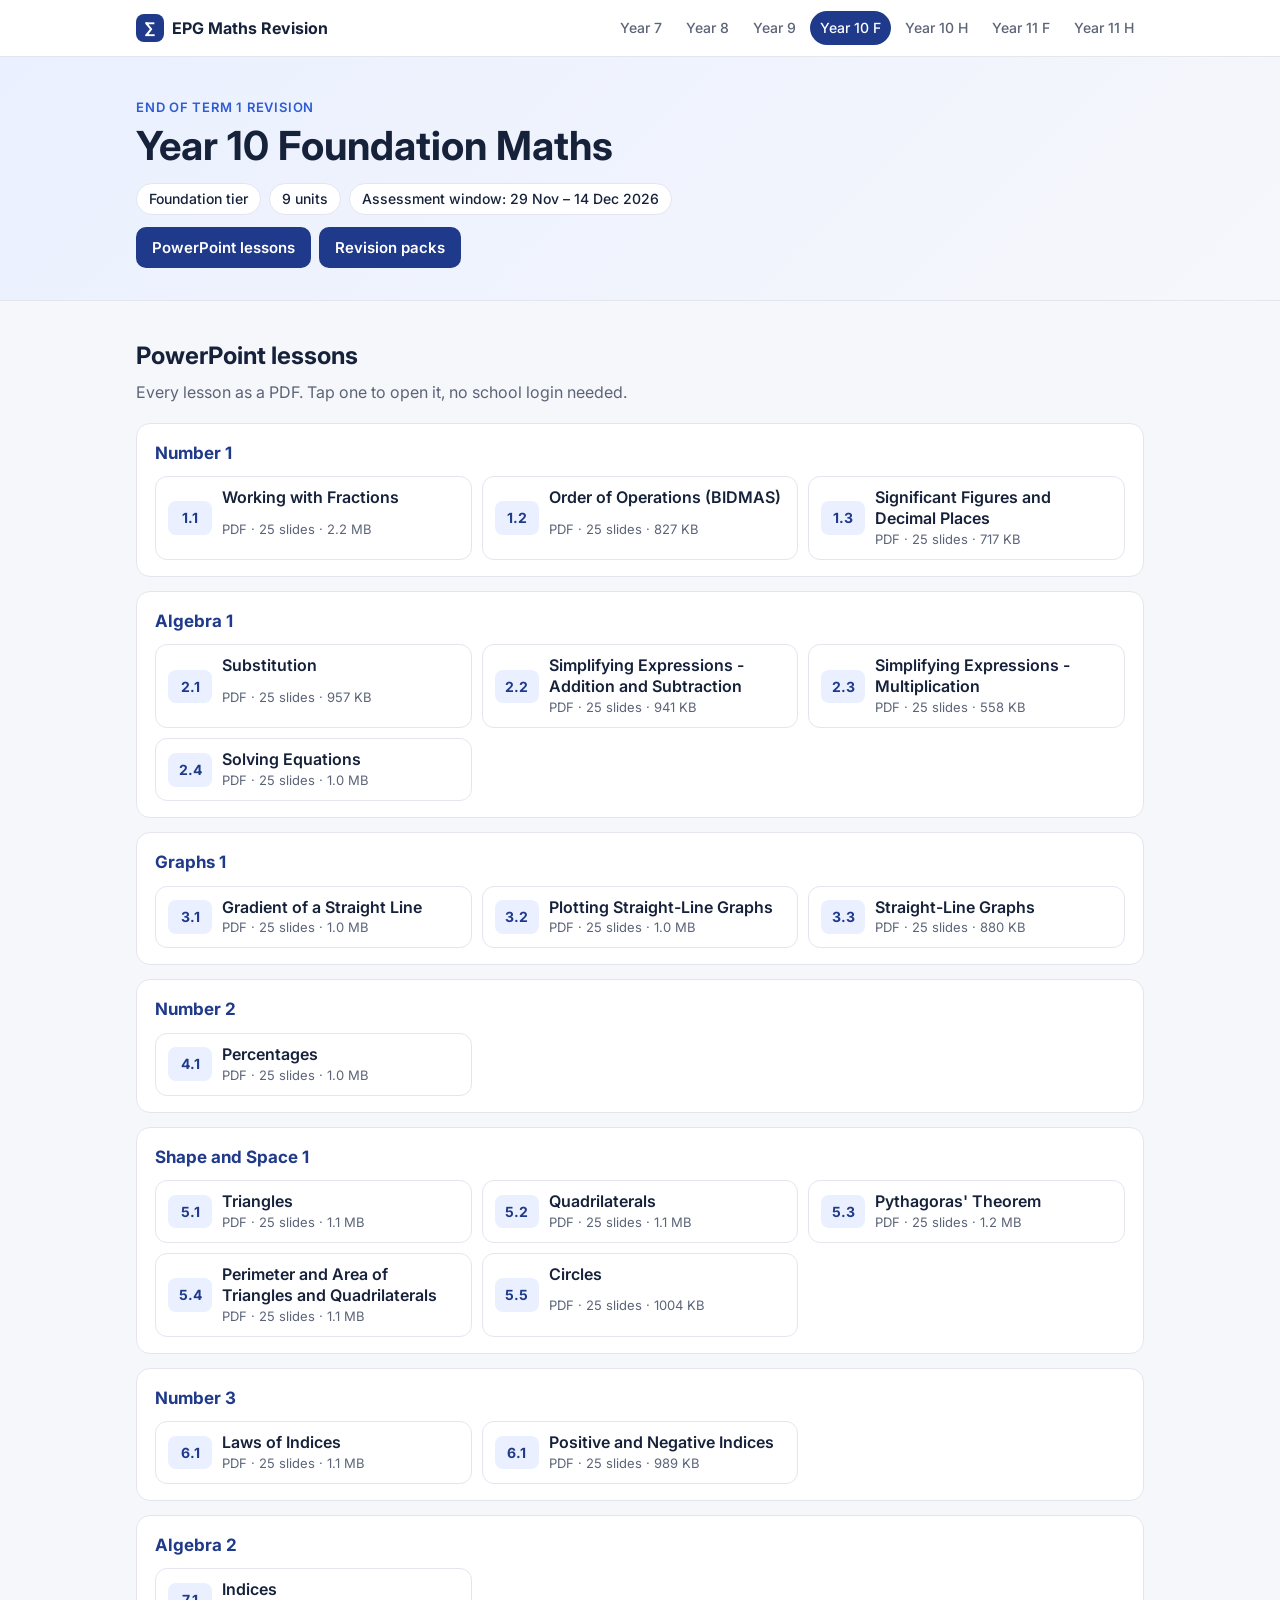
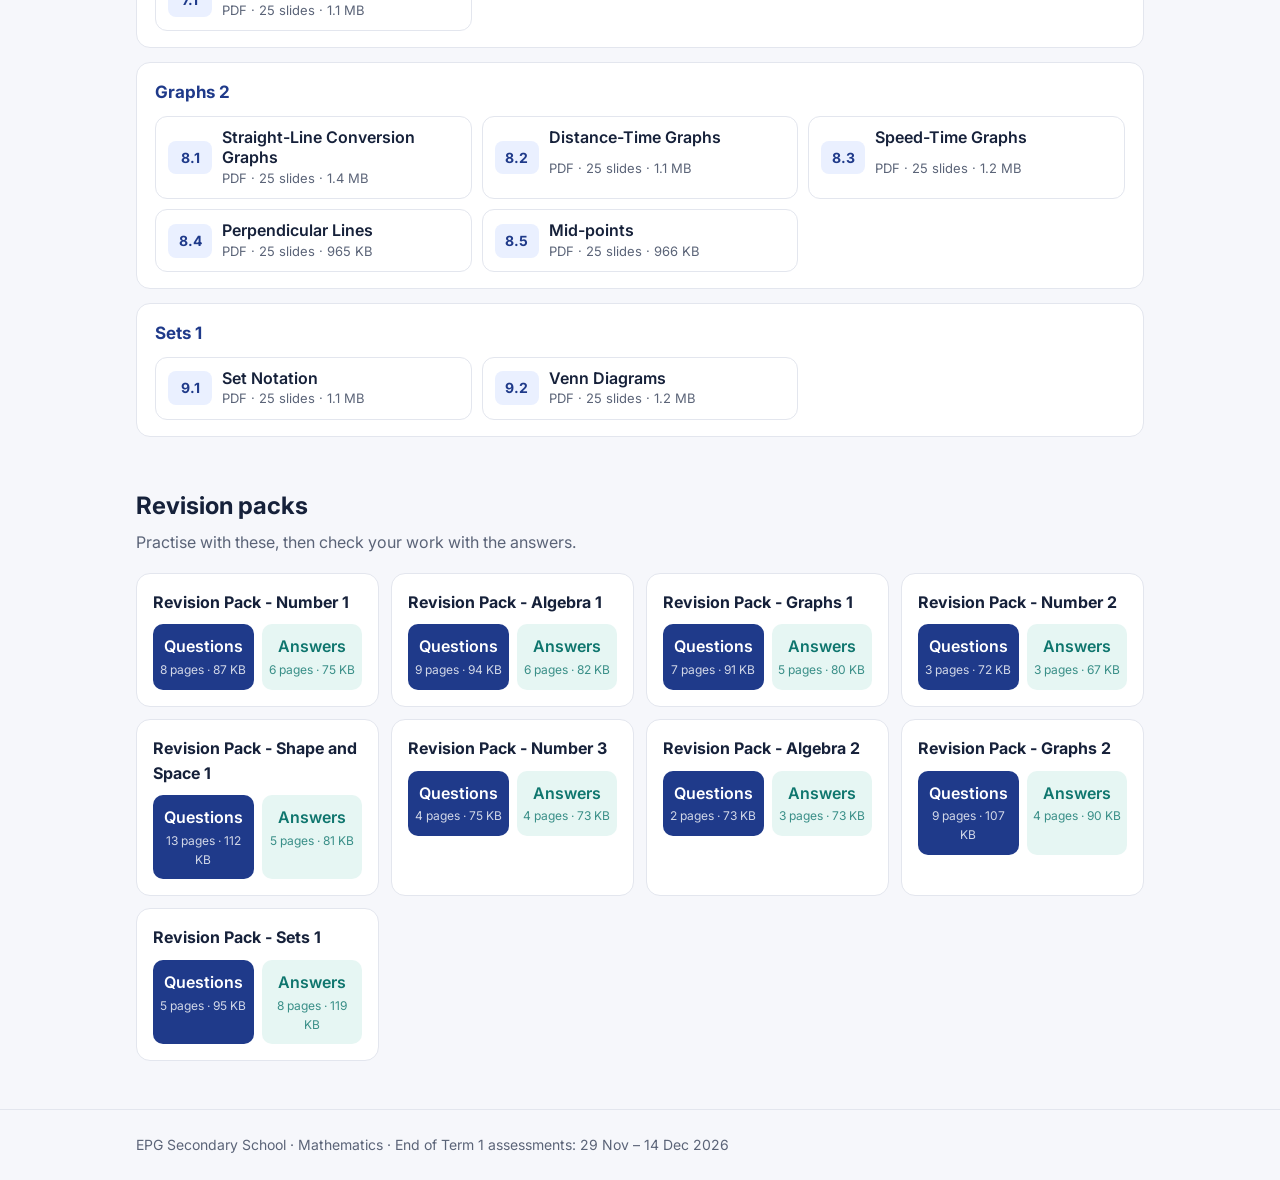
==== y10f.html @ f44d7016 "Label revision packs by unit Co-Authored-By: Claude Opus 5.5 <noreply@anthropic.com> Claude-Session:" ====
<!doctype html><html lang="en"><head><meta charset="utf-8"><meta name="viewport" content="width=device-width,initial-scale=1">
<title>Year 10 Foundation Maths Revision</title><link rel="preconnect" href="https://fonts.googleapis.com"><link href="https://fonts.googleapis.com/css2?family=Inter:wght@400;500;600;700&display=swap" rel="stylesheet">
<link rel="stylesheet" href="assets/style.css"></head><body><header class="top"><div class="wrap"><a class="brand" href="index.html"><span class="logo">∑</span> EPG Maths Revision</a><nav class="years"><a href="y7.html" class="">Year 7</a><a href="y8.html" class="">Year 8</a><a href="y9.html" class="">Year 9</a><a href="y10f.html" class="on">Year 10 F</a><a href="y10h.html" class="">Year 10 H</a><a href="y11f.html" class="">Year 11 F</a><a href="y11h.html" class="">Year 11 H</a></nav></div></header><main><section class="hero"><div class="wrap">
<p class="eyebrow">End of Term 1 revision</p><h1>Year 10 Foundation Maths</h1><div class="chips"><span class="chip">Foundation tier</span><span class="chip">9 units</span><span class="chip">Assessment window: 29 Nov – 14 Dec 2026</span></div>
<div class="jump"><a href="#lessons">PowerPoint lessons</a><a href="#packs">Revision packs</a></div></div></section>
<div class="wrap"><section id="lessons"><h2>PowerPoint lessons</h2><p class="lead">Every lesson as a PDF. Tap one to open it, no school login needed.</p><div class="lgroup"><h3>Number 1</h3><div class="decks"><a class="deck" href="lessons/y10/1.1-Working-with-Fractions.pdf" target="_blank" rel="noopener"><span class="dnum">1.1</span><span class="dname">Working with Fractions</span><span class="dmeta">PDF · 25 slides · 2.2 MB</span></a><a class="deck" href="lessons/y10/1.2-Order-of-Operations-BIDMAS.pdf" target="_blank" rel="noopener"><span class="dnum">1.2</span><span class="dname">Order of Operations (BIDMAS)</span><span class="dmeta">PDF · 25 slides · 827 KB</span></a><a class="deck" href="lessons/y10/1.3-Significant-Figures-and-Decimal-Places.pdf" target="_blank" rel="noopener"><span class="dnum">1.3</span><span class="dname">Significant Figures and Decimal Places</span><span class="dmeta">PDF · 25 slides · 717 KB</span></a></div></div><div class="lgroup"><h3>Algebra 1</h3><div class="decks"><a class="deck" href="lessons/y10/2.1-Substitution.pdf" target="_blank" rel="noopener"><span class="dnum">2.1</span><span class="dname">Substitution</span><span class="dmeta">PDF · 25 slides · 957 KB</span></a><a class="deck" href="lessons/y10/2.2-Simplifying-Expressions---Addition-and-Subtraction.pdf" target="_blank" rel="noopener"><span class="dnum">2.2</span><span class="dname">Simplifying Expressions - Addition and Subtraction</span><span class="dmeta">PDF · 25 slides · 941 KB</span></a><a class="deck" href="lessons/y10/2.3-Simplifying-Expressions---Multiplication.pdf" target="_blank" rel="noopener"><span class="dnum">2.3</span><span class="dname">Simplifying Expressions - Multiplication</span><span class="dmeta">PDF · 25 slides · 558 KB</span></a><a class="deck" href="lessons/y10/2.4-Solving-Equations.pdf" target="_blank" rel="noopener"><span class="dnum">2.4</span><span class="dname">Solving Equations</span><span class="dmeta">PDF · 25 slides · 1.0 MB</span></a></div></div><div class="lgroup"><h3>Graphs 1</h3><div class="decks"><a class="deck" href="lessons/y10/3.1-Gradient-of-a-Straight-Line.pdf" target="_blank" rel="noopener"><span class="dnum">3.1</span><span class="dname">Gradient of a Straight Line</span><span class="dmeta">PDF · 25 slides · 1.0 MB</span></a><a class="deck" href="lessons/y10/3.2-Plotting-Straight-Line-Graphs.pdf" target="_blank" rel="noopener"><span class="dnum">3.2</span><span class="dname">Plotting Straight-Line Graphs</span><span class="dmeta">PDF · 25 slides · 1.0 MB</span></a><a class="deck" href="lessons/y10/3.3-Straight-Line-Graphs.pdf" target="_blank" rel="noopener"><span class="dnum">3.3</span><span class="dname">Straight-Line Graphs</span><span class="dmeta">PDF · 25 slides · 880 KB</span></a></div></div><div class="lgroup"><h3>Number 2</h3><div class="decks"><a class="deck" href="lessons/y10/4.1-Percentages.pdf" target="_blank" rel="noopener"><span class="dnum">4.1</span><span class="dname">Percentages</span><span class="dmeta">PDF · 25 slides · 1.0 MB</span></a></div></div><div class="lgroup"><h3>Shape and Space 1</h3><div class="decks"><a class="deck" href="lessons/y10/5.1-Triangles.pdf" target="_blank" rel="noopener"><span class="dnum">5.1</span><span class="dname">Triangles</span><span class="dmeta">PDF · 25 slides · 1.1 MB</span></a><a class="deck" href="lessons/y10/5.2-Quadrilaterals.pdf" target="_blank" rel="noopener"><span class="dnum">5.2</span><span class="dname">Quadrilaterals</span><span class="dmeta">PDF · 25 slides · 1.1 MB</span></a><a class="deck" href="lessons/y10/5.3-Pythagoras-Theorem.pdf" target="_blank" rel="noopener"><span class="dnum">5.3</span><span class="dname">Pythagoras&#x27; Theorem</span><span class="dmeta">PDF · 25 slides · 1.2 MB</span></a><a class="deck" href="lessons/y10/5.4-Perimeter-and-Area-of-Triangles-and-Quadrilaterals.pdf" target="_blank" rel="noopener"><span class="dnum">5.4</span><span class="dname">Perimeter and Area of Triangles and Quadrilaterals</span><span class="dmeta">PDF · 25 slides · 1.1 MB</span></a><a class="deck" href="lessons/y10/5.5-Circles.pdf" target="_blank" rel="noopener"><span class="dnum">5.5</span><span class="dname">Circles</span><span class="dmeta">PDF · 25 slides · 1004 KB</span></a></div></div><div class="lgroup"><h3>Number 3</h3><div class="decks"><a class="deck" href="lessons/y10/6.1-Laws-of-Indices.pdf" target="_blank" rel="noopener"><span class="dnum">6.1</span><span class="dname">Laws of Indices</span><span class="dmeta">PDF · 25 slides · 1.1 MB</span></a><a class="deck" href="lessons/y10/6.1-Positive-and-Negative-Indices.pdf" target="_blank" rel="noopener"><span class="dnum">6.1</span><span class="dname">Positive and Negative Indices</span><span class="dmeta">PDF · 25 slides · 989 KB</span></a></div></div><div class="lgroup"><h3>Algebra 2</h3><div class="decks"><a class="deck" href="lessons/y10/7.1-Indices.pdf" target="_blank" rel="noopener"><span class="dnum">7.1</span><span class="dname">Indices</span><span class="dmeta">PDF · 25 slides · 1.1 MB</span></a></div></div><div class="lgroup"><h3>Graphs 2</h3><div class="decks"><a class="deck" href="lessons/y10/8.1-Straight-Line-Conversion-Graphs.pdf" target="_blank" rel="noopener"><span class="dnum">8.1</span><span class="dname">Straight-Line Conversion Graphs</span><span class="dmeta">PDF · 25 slides · 1.4 MB</span></a><a class="deck" href="lessons/y10/8.2-Distance-Time-Graphs.pdf" target="_blank" rel="noopener"><span class="dnum">8.2</span><span class="dname">Distance-Time Graphs</span><span class="dmeta">PDF · 25 slides · 1.1 MB</span></a><a class="deck" href="lessons/y10/8.3-Speed-Time-Graphs.pdf" target="_blank" rel="noopener"><span class="dnum">8.3</span><span class="dname">Speed-Time Graphs</span><span class="dmeta">PDF · 25 slides · 1.2 MB</span></a><a class="deck" href="lessons/y10/8.4-Perpendicular-Lines.pdf" target="_blank" rel="noopener"><span class="dnum">8.4</span><span class="dname">Perpendicular Lines</span><span class="dmeta">PDF · 25 slides · 965 KB</span></a><a class="deck" href="lessons/y10/8.5-Mid-points.pdf" target="_blank" rel="noopener"><span class="dnum">8.5</span><span class="dname">Mid-points</span><span class="dmeta">PDF · 25 slides · 966 KB</span></a></div></div><div class="lgroup"><h3>Sets 1</h3><div class="decks"><a class="deck" href="lessons/y10/9.1-Set-Notation.pdf" target="_blank" rel="noopener"><span class="dnum">9.1</span><span class="dname">Set Notation</span><span class="dmeta">PDF · 25 slides · 1.1 MB</span></a><a class="deck" href="lessons/y10/9.2-Venn-Diagrams.pdf" target="_blank" rel="noopener"><span class="dnum">9.2</span><span class="dname">Venn Diagrams</span><span class="dmeta">PDF · 25 slides · 1.2 MB</span></a></div></div></section>
<section id="packs"><h2>Revision packs</h2><p class="lead">Practise with these, then check your work with the answers.</p><div class="packs"><div class="pack"><div class="ptitle">Revision Pack - Number 1</div><div class="pbtns"><a class="pbtn q" href="packs/y10f/Year-10-F---Number-1-Revision-Pack.pdf" target="_blank" rel="noopener">Questions<small>8 pages · 87 KB</small></a><a class="pbtn a" href="packs/y10f/Year-10-F---Number-1-Revision-Pack-Answers.pdf" target="_blank" rel="noopener">Answers<small>6 pages · 75 KB</small></a></div></div><div class="pack"><div class="ptitle">Revision Pack - Algebra 1</div><div class="pbtns"><a class="pbtn q" href="packs/y10f/Year-10-F---Algebra-1-Revision-Pack.pdf" target="_blank" rel="noopener">Questions<small>9 pages · 94 KB</small></a><a class="pbtn a" href="packs/y10f/Year-10-F---Algebra-1-Revision-Pack-Answers.pdf" target="_blank" rel="noopener">Answers<small>6 pages · 82 KB</small></a></div></div><div class="pack"><div class="ptitle">Revision Pack - Graphs 1</div><div class="pbtns"><a class="pbtn q" href="packs/y10f/Year-10-F---Graphs-1-Revision-Pack.pdf" target="_blank" rel="noopener">Questions<small>7 pages · 91 KB</small></a><a class="pbtn a" href="packs/y10f/Year-10-F---Graphs-1-Revision-Pack-Answers.pdf" target="_blank" rel="noopener">Answers<small>5 pages · 80 KB</small></a></div></div><div class="pack"><div class="ptitle">Revision Pack - Number 2</div><div class="pbtns"><a class="pbtn q" href="packs/y10f/Year-10-F---Number-2-Revision-Pack.pdf" target="_blank" rel="noopener">Questions<small>3 pages · 72 KB</small></a><a class="pbtn a" href="packs/y10f/Year-10-F---Number-2-Revision-Pack-Answers.pdf" target="_blank" rel="noopener">Answers<small>3 pages · 67 KB</small></a></div></div><div class="pack"><div class="ptitle">Revision Pack - Shape and Space 1</div><div class="pbtns"><a class="pbtn q" href="packs/y10f/Year-10-F---Shape-and-Space-1-Revision-Pack.pdf" target="_blank" rel="noopener">Questions<small>13 pages · 112 KB</small></a><a class="pbtn a" href="packs/y10f/Year-10-F---Shape-and-Space-1-Revision-Pack-Answers.pdf" target="_blank" rel="noopener">Answers<small>5 pages · 81 KB</small></a></div></div><div class="pack"><div class="ptitle">Revision Pack - Number 3</div><div class="pbtns"><a class="pbtn q" href="packs/y10f/Year-10-F---Number-3-Revision-Pack.pdf" target="_blank" rel="noopener">Questions<small>4 pages · 75 KB</small></a><a class="pbtn a" href="packs/y10f/Year-10-F---Number-3-Revision-Pack-Answers.pdf" target="_blank" rel="noopener">Answers<small>4 pages · 73 KB</small></a></div></div><div class="pack"><div class="ptitle">Revision Pack - Algebra 2</div><div class="pbtns"><a class="pbtn q" href="packs/y10f/Year-10-F---Algebra-2-Revision-Pack.pdf" target="_blank" rel="noopener">Questions<small>2 pages · 73 KB</small></a><a class="pbtn a" href="packs/y10f/Year-10-F---Algebra-2-Revision-Pack-Answers.pdf" target="_blank" rel="noopener">Answers<small>3 pages · 73 KB</small></a></div></div><div class="pack"><div class="ptitle">Revision Pack - Graphs 2</div><div class="pbtns"><a class="pbtn q" href="packs/y10f/Year-10-F---Graphs-2-Revision-Pack.pdf" target="_blank" rel="noopener">Questions<small>9 pages · 107 KB</small></a><a class="pbtn a" href="packs/y10f/Year-10-F---Graphs-2-Revision-Pack-Answers.pdf" target="_blank" rel="noopener">Answers<small>4 pages · 90 KB</small></a></div></div><div class="pack"><div class="ptitle">Revision Pack - Sets 1</div><div class="pbtns"><a class="pbtn q" href="packs/y10f/Year-10-F---Sets-1-Revision-Pack.pdf" target="_blank" rel="noopener">Questions<small>5 pages · 95 KB</small></a><a class="pbtn a" href="packs/y10f/Year-10-F---Sets-1-Revision-Pack-Answers.pdf" target="_blank" rel="noopener">Answers<small>8 pages · 119 KB</small></a></div></div></div></section></div></main><footer><div class="wrap">EPG Secondary School · Mathematics · End of Term 1 assessments: 29 Nov – 14 Dec 2026</div></footer></body></html>
---- assets/style.css ----
:root{--bg:#f6f7fb;--card:#fff;--ink:#16213a;--muted:#5b6478;--line:#e3e6ee;--brand:#1f3a8a;--brand2:#2f5bd3;--soft:#eaf0ff;--acc:#0f766e;--accsoft:#e6f6f3}
@media (prefers-color-scheme:dark){:root:not([data-theme="light"]){--bg:#0f1420;--card:#171e2d;--ink:#e8ecf5;--muted:#9aa4b8;--line:#2a3347;--brand:#9db4ff;--brand2:#7f9cff;--soft:#1e2a47;--acc:#5eead4;--accsoft:#123a36}}
*{box-sizing:border-box}html{scroll-behavior:smooth}
body{margin:0;background:var(--bg);color:var(--ink);font:16px/1.55 Inter,system-ui,-apple-system,Segoe UI,Roboto,sans-serif}
a{color:inherit}.wrap{max-width:1040px;margin:0 auto;padding:0 16px}
.top{position:sticky;top:0;z-index:5;background:var(--card);border-bottom:1px solid var(--line)}
.top .wrap{display:flex;align-items:center;gap:16px;min-height:56px;flex-wrap:wrap;padding-top:6px;padding-bottom:6px}
.brand{font-weight:700;text-decoration:none;display:flex;align-items:center;gap:8px;white-space:nowrap}
.logo{display:inline grid;place-items:center;width:28px;height:28px;border-radius:8px;background:var(--brand);color:var(--card);font-size:16px}
.years{display:flex;gap:4px;overflow-x:auto;margin-left:auto;max-width:100%;scrollbar-width:none}
.years a{text-decoration:none;font-size:14px;font-weight:500;padding:6px 10px;border-radius:999px;color:var(--muted);white-space:nowrap}
.years a:hover{background:var(--soft);color:var(--ink)}.years a.on{background:var(--brand);color:var(--card)}
.hero{background:linear-gradient(135deg,var(--soft),var(--bg));border-bottom:1px solid var(--line);padding:40px 0 32px}
.eyebrow{margin:0 0 6px;font-size:13px;font-weight:600;letter-spacing:.06em;text-transform:uppercase;color:var(--brand2)}
h1{margin:0 0 14px;font-size:clamp(28px,5vw,40px);line-height:1.15}
.sub{max-width:640px;color:var(--muted);margin:0}
.chips{display:flex;flex-wrap:wrap;gap:8px;margin-bottom:12px}
.chip{background:var(--card);border:1px solid var(--line);padding:4px 12px;border-radius:999px;font-size:14px;font-weight:500}
.equip{color:var(--muted);margin:0 0 18px;max-width:760px}
.jump{display:flex;flex-wrap:wrap;gap:8px}
.jump a{text-decoration:none;background:var(--brand);color:var(--card);padding:9px 16px;border-radius:10px;font-weight:600;font-size:15px}
.jump a.ghost{background:transparent;color:var(--brand);border:1.5px solid var(--brand)}
section[id]{padding-top:36px;scroll-margin-top:64px}
h2{font-size:24px;margin:0 0 6px}.lead{color:var(--muted);margin:0 0 18px}
.units{display:grid;gap:16px}
.unit,.lgroup{background:var(--card);border:1px solid var(--line);border-radius:14px;padding:16px 18px}
.unit h3,.lgroup h3{margin:0 0 10px;font-size:17px;color:var(--brand)}
table{width:100%;border-collapse:collapse;font-size:15px}
th{text-align:left;font-size:12px;text-transform:uppercase;letter-spacing:.05em;color:var(--muted);font-weight:600;padding:6px 8px;border-bottom:1px solid var(--line)}
td{padding:8px;border-bottom:1px solid var(--line);vertical-align:top}tr:last-child td{border-bottom:0}
td.num{font-weight:600;width:56px;color:var(--brand2);font-variant-numeric:tabular-nums}
td.pg{white-space:nowrap;color:var(--muted);width:96px}
tr.rev td{font-style:italic;color:var(--muted)}
.lgroup{margin-bottom:14px}
.decks{display:grid;grid-template-columns:repeat(auto-fill,minmax(260px,1fr));gap:10px}
.deck{display:grid;grid-template-columns:auto 1fr;grid-template-rows:auto auto;column-gap:10px;text-decoration:none;border:1px solid var(--line);border-radius:12px;padding:10px 12px;transition:.15s}
.deck:hover{border-color:var(--brand2);background:var(--soft)}
.dnum{grid-row:span 2;align-self:center;background:var(--soft);color:var(--brand);font-weight:700;border-radius:8px;padding:6px 8px;font-size:14px;min-width:44px;text-align:center}
.dname{font-weight:600;line-height:1.3}.dmeta{font-size:13px;color:var(--muted)}
.packs{display:grid;grid-template-columns:repeat(auto-fill,minmax(240px,1fr));gap:12px}
.pack{background:var(--card);border:1px solid var(--line);border-radius:14px;padding:16px}
.ptitle{font-weight:700;margin-bottom:10px}.pbtns{display:grid;grid-template-columns:1fr 1fr;gap:8px}
.pbtn{text-decoration:none;text-align:center;border-radius:10px;padding:10px 6px;font-weight:600;display:flex;flex-direction:column;gap:2px}
.pbtn small{font-weight:400;font-size:12px;opacity:.8}
.pbtn.q{background:var(--brand);color:var(--card)}.pbtn.a{background:var(--accsoft);color:var(--acc)}
.empty{background:var(--card);border:1px dashed var(--line);border-radius:14px;padding:18px;color:var(--muted)}
.ygrid{display:grid;grid-template-columns:repeat(auto-fill,minmax(280px,1fr));gap:14px;padding:28px 0}
.ycard{display:flex;flex-direction:column;gap:4px;text-decoration:none;background:var(--card);border:1px solid var(--line);border-radius:16px;padding:20px;transition:.15s}
.ycard:hover{border-color:var(--brand2);transform:translateY(-2px);box-shadow:0 6px 20px rgba(31,58,138,.08)}
.yname{font-size:20px;font-weight:700}.ystats{color:var(--muted);font-size:14px}.go{margin-top:8px;color:var(--brand2);font-weight:600}
footer{margin-top:48px;padding:24px 0;border-top:1px solid var(--line);color:var(--muted);font-size:14px}
@media (max-width:560px){.top .wrap{gap:6px}.years{margin-left:0;width:100%}td.pg{width:auto}.hero{padding:28px 0 24px}}
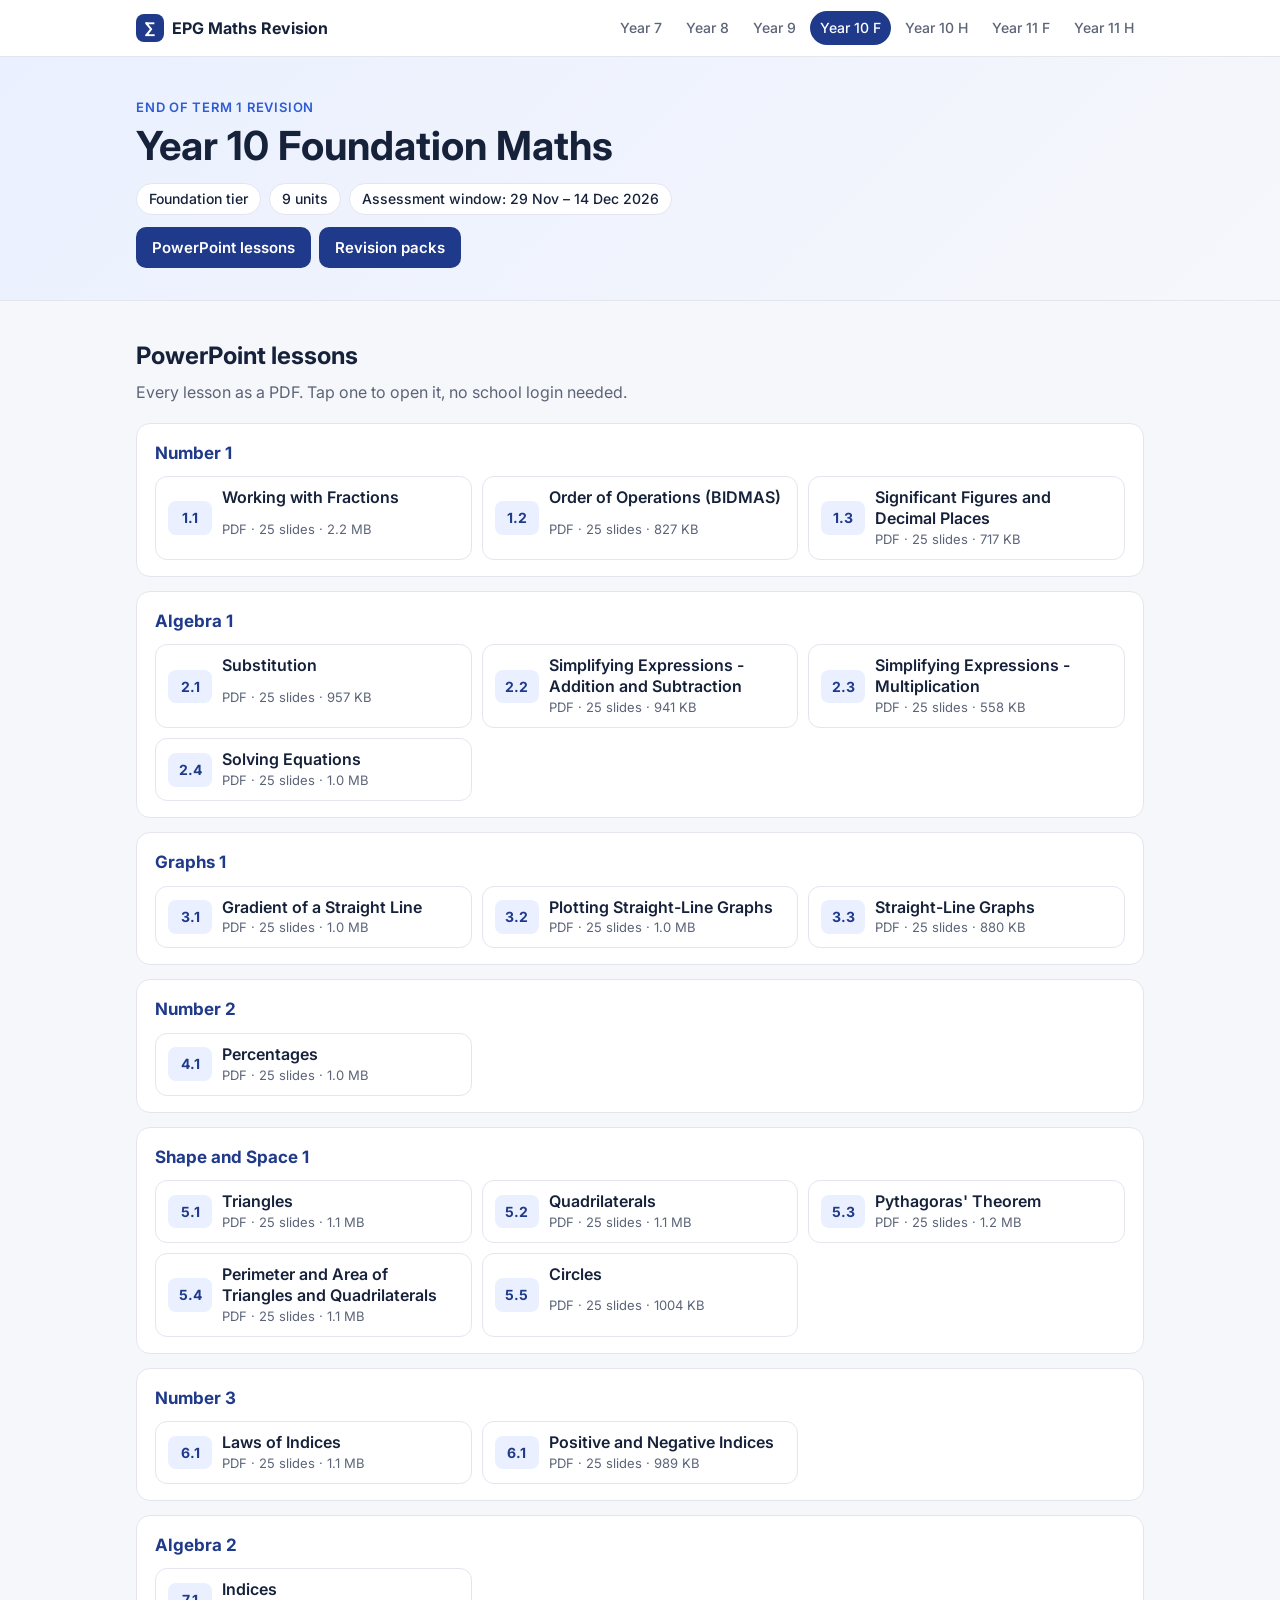
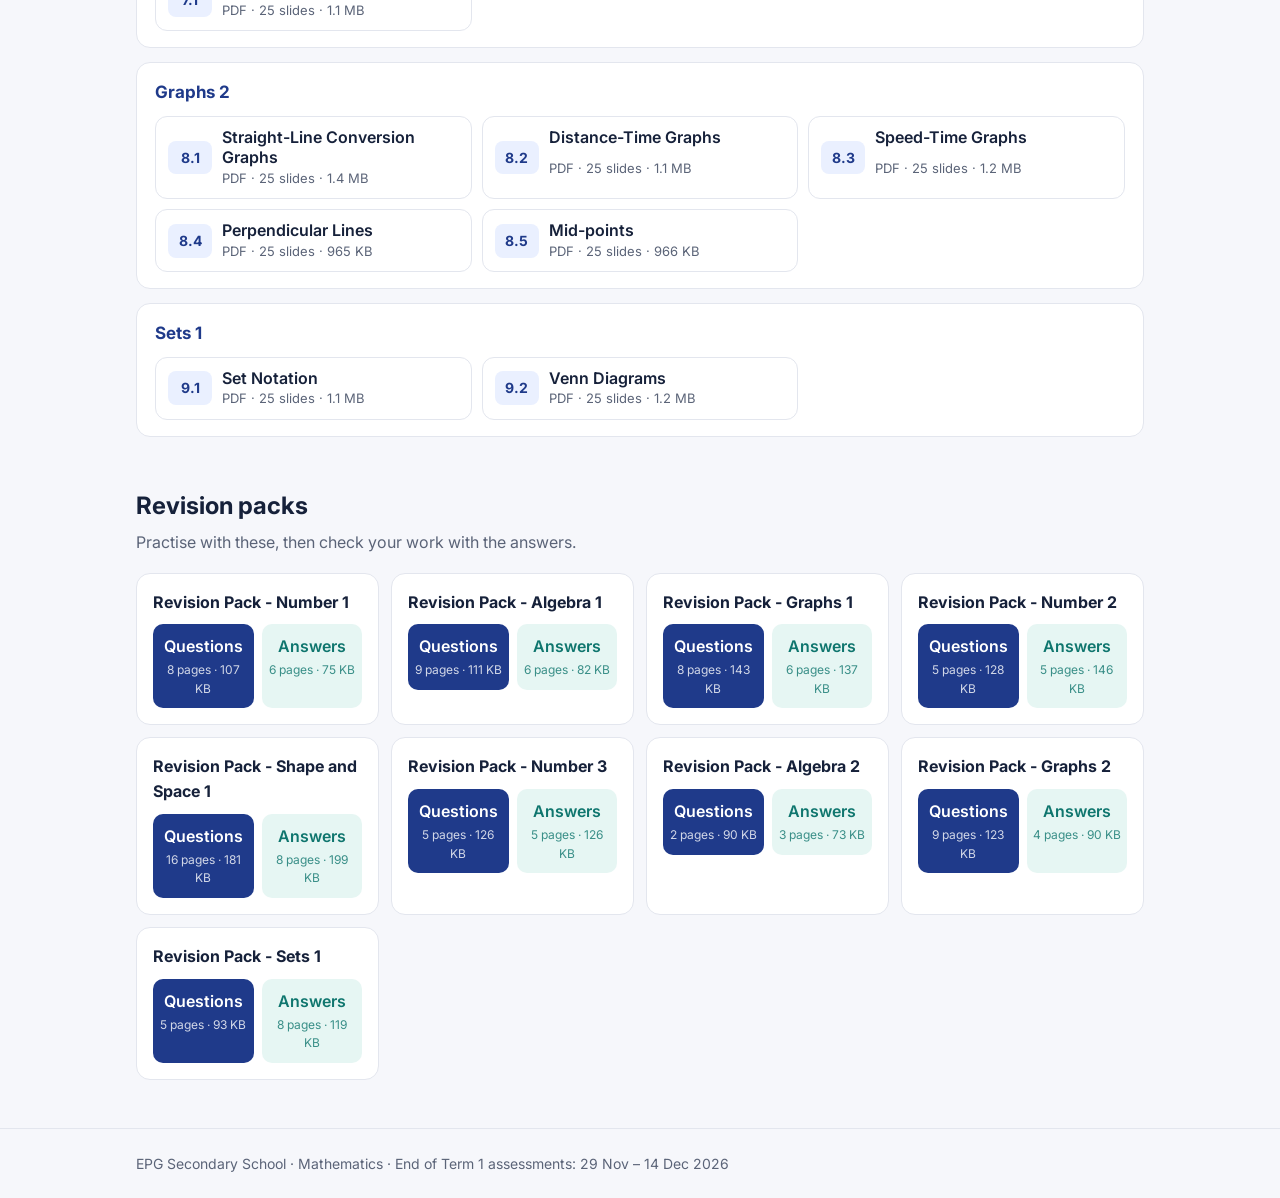
==== commit d227e5e2: "Use corrected per-unit revision packs for all years Co-Authored-By: Claude Opus 5.5 <noreply@anthrop" ====
--- a/y10f.html
+++ b/y10f.html
@@ -4,4 +4,4 @@
 <p class="eyebrow">End of Term 1 revision</p><h1>Year 10 Foundation Maths</h1><div class="chips"><span class="chip">Foundation tier</span><span class="chip">9 units</span><span class="chip">Assessment window: 29 Nov – 14 Dec 2026</span></div>
 <div class="jump"><a href="#lessons">PowerPoint lessons</a><a href="#packs">Revision packs</a></div></div></section>
 <div class="wrap"><section id="lessons"><h2>PowerPoint lessons</h2><p class="lead">Every lesson as a PDF. Tap one to open it, no school login needed.</p><div class="lgroup"><h3>Number 1</h3><div class="decks"><a class="deck" href="lessons/y10/1.1-Working-with-Fractions.pdf" target="_blank" rel="noopener"><span class="dnum">1.1</span><span class="dname">Working with Fractions</span><span class="dmeta">PDF · 25 slides · 2.2 MB</span></a><a class="deck" href="lessons/y10/1.2-Order-of-Operations-BIDMAS.pdf" target="_blank" rel="noopener"><span class="dnum">1.2</span><span class="dname">Order of Operations (BIDMAS)</span><span class="dmeta">PDF · 25 slides · 827 KB</span></a><a class="deck" href="lessons/y10/1.3-Significant-Figures-and-Decimal-Places.pdf" target="_blank" rel="noopener"><span class="dnum">1.3</span><span class="dname">Significant Figures and Decimal Places</span><span class="dmeta">PDF · 25 slides · 717 KB</span></a></div></div><div class="lgroup"><h3>Algebra 1</h3><div class="decks"><a class="deck" href="lessons/y10/2.1-Substitution.pdf" target="_blank" rel="noopener"><span class="dnum">2.1</span><span class="dname">Substitution</span><span class="dmeta">PDF · 25 slides · 957 KB</span></a><a class="deck" href="lessons/y10/2.2-Simplifying-Expressions---Addition-and-Subtraction.pdf" target="_blank" rel="noopener"><span class="dnum">2.2</span><span class="dname">Simplifying Expressions - Addition and Subtraction</span><span class="dmeta">PDF · 25 slides · 941 KB</span></a><a class="deck" href="lessons/y10/2.3-Simplifying-Expressions---Multiplication.pdf" target="_blank" rel="noopener"><span class="dnum">2.3</span><span class="dname">Simplifying Expressions - Multiplication</span><span class="dmeta">PDF · 25 slides · 558 KB</span></a><a class="deck" href="lessons/y10/2.4-Solving-Equations.pdf" target="_blank" rel="noopener"><span class="dnum">2.4</span><span class="dname">Solving Equations</span><span class="dmeta">PDF · 25 slides · 1.0 MB</span></a></div></div><div class="lgroup"><h3>Graphs 1</h3><div class="decks"><a class="deck" href="lessons/y10/3.1-Gradient-of-a-Straight-Line.pdf" target="_blank" rel="noopener"><span class="dnum">3.1</span><span class="dname">Gradient of a Straight Line</span><span class="dmeta">PDF · 25 slides · 1.0 MB</span></a><a class="deck" href="lessons/y10/3.2-Plotting-Straight-Line-Graphs.pdf" target="_blank" rel="noopener"><span class="dnum">3.2</span><span class="dname">Plotting Straight-Line Graphs</span><span class="dmeta">PDF · 25 slides · 1.0 MB</span></a><a class="deck" href="lessons/y10/3.3-Straight-Line-Graphs.pdf" target="_blank" rel="noopener"><span class="dnum">3.3</span><span class="dname">Straight-Line Graphs</span><span class="dmeta">PDF · 25 slides · 880 KB</span></a></div></div><div class="lgroup"><h3>Number 2</h3><div class="decks"><a class="deck" href="lessons/y10/4.1-Percentages.pdf" target="_blank" rel="noopener"><span class="dnum">4.1</span><span class="dname">Percentages</span><span class="dmeta">PDF · 25 slides · 1.0 MB</span></a></div></div><div class="lgroup"><h3>Shape and Space 1</h3><div class="decks"><a class="deck" href="lessons/y10/5.1-Triangles.pdf" target="_blank" rel="noopener"><span class="dnum">5.1</span><span class="dname">Triangles</span><span class="dmeta">PDF · 25 slides · 1.1 MB</span></a><a class="deck" href="lessons/y10/5.2-Quadrilaterals.pdf" target="_blank" rel="noopener"><span class="dnum">5.2</span><span class="dname">Quadrilaterals</span><span class="dmeta">PDF · 25 slides · 1.1 MB</span></a><a class="deck" href="lessons/y10/5.3-Pythagoras-Theorem.pdf" target="_blank" rel="noopener"><span class="dnum">5.3</span><span class="dname">Pythagoras&#x27; Theorem</span><span class="dmeta">PDF · 25 slides · 1.2 MB</span></a><a class="deck" href="lessons/y10/5.4-Perimeter-and-Area-of-Triangles-and-Quadrilaterals.pdf" target="_blank" rel="noopener"><span class="dnum">5.4</span><span class="dname">Perimeter and Area of Triangles and Quadrilaterals</span><span class="dmeta">PDF · 25 slides · 1.1 MB</span></a><a class="deck" href="lessons/y10/5.5-Circles.pdf" target="_blank" rel="noopener"><span class="dnum">5.5</span><span class="dname">Circles</span><span class="dmeta">PDF · 25 slides · 1004 KB</span></a></div></div><div class="lgroup"><h3>Number 3</h3><div class="decks"><a class="deck" href="lessons/y10/6.1-Laws-of-Indices.pdf" target="_blank" rel="noopener"><span class="dnum">6.1</span><span class="dname">Laws of Indices</span><span class="dmeta">PDF · 25 slides · 1.1 MB</span></a><a class="deck" href="lessons/y10/6.1-Positive-and-Negative-Indices.pdf" target="_blank" rel="noopener"><span class="dnum">6.1</span><span class="dname">Positive and Negative Indices</span><span class="dmeta">PDF · 25 slides · 989 KB</span></a></div></div><div class="lgroup"><h3>Algebra 2</h3><div class="decks"><a class="deck" href="lessons/y10/7.1-Indices.pdf" target="_blank" rel="noopener"><span class="dnum">7.1</span><span class="dname">Indices</span><span class="dmeta">PDF · 25 slides · 1.1 MB</span></a></div></div><div class="lgroup"><h3>Graphs 2</h3><div class="decks"><a class="deck" href="lessons/y10/8.1-Straight-Line-Conversion-Graphs.pdf" target="_blank" rel="noopener"><span class="dnum">8.1</span><span class="dname">Straight-Line Conversion Graphs</span><span class="dmeta">PDF · 25 slides · 1.4 MB</span></a><a class="deck" href="lessons/y10/8.2-Distance-Time-Graphs.pdf" target="_blank" rel="noopener"><span class="dnum">8.2</span><span class="dname">Distance-Time Graphs</span><span class="dmeta">PDF · 25 slides · 1.1 MB</span></a><a class="deck" href="lessons/y10/8.3-Speed-Time-Graphs.pdf" target="_blank" rel="noopener"><span class="dnum">8.3</span><span class="dname">Speed-Time Graphs</span><span class="dmeta">PDF · 25 slides · 1.2 MB</span></a><a class="deck" href="lessons/y10/8.4-Perpendicular-Lines.pdf" target="_blank" rel="noopener"><span class="dnum">8.4</span><span class="dname">Perpendicular Lines</span><span class="dmeta">PDF · 25 slides · 965 KB</span></a><a class="deck" href="lessons/y10/8.5-Mid-points.pdf" target="_blank" rel="noopener"><span class="dnum">8.5</span><span class="dname">Mid-points</span><span class="dmeta">PDF · 25 slides · 966 KB</span></a></div></div><div class="lgroup"><h3>Sets 1</h3><div class="decks"><a class="deck" href="lessons/y10/9.1-Set-Notation.pdf" target="_blank" rel="noopener"><span class="dnum">9.1</span><span class="dname">Set Notation</span><span class="dmeta">PDF · 25 slides · 1.1 MB</span></a><a class="deck" href="lessons/y10/9.2-Venn-Diagrams.pdf" target="_blank" rel="noopener"><span class="dnum">9.2</span><span class="dname">Venn Diagrams</span><span class="dmeta">PDF · 25 slides · 1.2 MB</span></a></div></div></section>
-<section id="packs"><h2>Revision packs</h2><p class="lead">Practise with these, then check your work with the answers.</p><div class="packs"><div class="pack"><div class="ptitle">Revision Pack - Number 1</div><div class="pbtns"><a class="pbtn q" href="packs/y10f/Year-10-F---Number-1-Revision-Pack.pdf" target="_blank" rel="noopener">Questions<small>8 pages · 87 KB</small></a><a class="pbtn a" href="packs/y10f/Year-10-F---Number-1-Revision-Pack-Answers.pdf" target="_blank" rel="noopener">Answers<small>6 pages · 75 KB</small></a></div></div><div class="pack"><div class="ptitle">Revision Pack - Algebra 1</div><div class="pbtns"><a class="pbtn q" href="packs/y10f/Year-10-F---Algebra-1-Revision-Pack.pdf" target="_blank" rel="noopener">Questions<small>9 pages · 94 KB</small></a><a class="pbtn a" href="packs/y10f/Year-10-F---Algebra-1-Revision-Pack-Answers.pdf" target="_blank" rel="noopener">Answers<small>6 pages · 82 KB</small></a></div></div><div class="pack"><div class="ptitle">Revision Pack - Graphs 1</div><div class="pbtns"><a class="pbtn q" href="packs/y10f/Year-10-F---Graphs-1-Revision-Pack.pdf" target="_blank" rel="noopener">Questions<small>7 pages · 91 KB</small></a><a class="pbtn a" href="packs/y10f/Year-10-F---Graphs-1-Revision-Pack-Answers.pdf" target="_blank" rel="noopener">Answers<small>5 pages · 80 KB</small></a></div></div><div class="pack"><div class="ptitle">Revision Pack - Number 2</div><div class="pbtns"><a class="pbtn q" href="packs/y10f/Year-10-F---Number-2-Revision-Pack.pdf" target="_blank" rel="noopener">Questions<small>3 pages · 72 KB</small></a><a class="pbtn a" href="packs/y10f/Year-10-F---Number-2-Revision-Pack-Answers.pdf" target="_blank" rel="noopener">Answers<small>3 pages · 67 KB</small></a></div></div><div class="pack"><div class="ptitle">Revision Pack - Shape and Space 1</div><div class="pbtns"><a class="pbtn q" href="packs/y10f/Year-10-F---Shape-and-Space-1-Revision-Pack.pdf" target="_blank" rel="noopener">Questions<small>13 pages · 112 KB</small></a><a class="pbtn a" href="packs/y10f/Year-10-F---Shape-and-Space-1-Revision-Pack-Answers.pdf" target="_blank" rel="noopener">Answers<small>5 pages · 81 KB</small></a></div></div><div class="pack"><div class="ptitle">Revision Pack - Number 3</div><div class="pbtns"><a class="pbtn q" href="packs/y10f/Year-10-F---Number-3-Revision-Pack.pdf" target="_blank" rel="noopener">Questions<small>4 pages · 75 KB</small></a><a class="pbtn a" href="packs/y10f/Year-10-F---Number-3-Revision-Pack-Answers.pdf" target="_blank" rel="noopener">Answers<small>4 pages · 73 KB</small></a></div></div><div class="pack"><div class="ptitle">Revision Pack - Algebra 2</div><div class="pbtns"><a class="pbtn q" href="packs/y10f/Year-10-F---Algebra-2-Revision-Pack.pdf" target="_blank" rel="noopener">Questions<small>2 pages · 73 KB</small></a><a class="pbtn a" href="packs/y10f/Year-10-F---Algebra-2-Revision-Pack-Answers.pdf" target="_blank" rel="noopener">Answers<small>3 pages · 73 KB</small></a></div></div><div class="pack"><div class="ptitle">Revision Pack - Graphs 2</div><div class="pbtns"><a class="pbtn q" href="packs/y10f/Year-10-F---Graphs-2-Revision-Pack.pdf" target="_blank" rel="noopener">Questions<small>9 pages · 107 KB</small></a><a class="pbtn a" href="packs/y10f/Year-10-F---Graphs-2-Revision-Pack-Answers.pdf" target="_blank" rel="noopener">Answers<small>4 pages · 90 KB</small></a></div></div><div class="pack"><div class="ptitle">Revision Pack - Sets 1</div><div class="pbtns"><a class="pbtn q" href="packs/y10f/Year-10-F---Sets-1-Revision-Pack.pdf" target="_blank" rel="noopener">Questions<small>5 pages · 95 KB</small></a><a class="pbtn a" href="packs/y10f/Year-10-F---Sets-1-Revision-Pack-Answers.pdf" target="_blank" rel="noopener">Answers<small>8 pages · 119 KB</small></a></div></div></div></section></div></main><footer><div class="wrap">EPG Secondary School · Mathematics · End of Term 1 assessments: 29 Nov – 14 Dec 2026</div></footer></body></html>+<section id="packs"><h2>Revision packs</h2><p class="lead">Practise with these, then check your work with the answers.</p><div class="packs"><div class="pack"><div class="ptitle">Revision Pack - Number 1</div><div class="pbtns"><a class="pbtn q" href="packs/y10f/Year-10-F---Number-1-Revision-Pack.pdf" target="_blank" rel="noopener">Questions<small>8 pages · 107 KB</small></a><a class="pbtn a" href="packs/y10f/Year-10-F---Number-1-Revision-Pack-Answers.pdf" target="_blank" rel="noopener">Answers<small>6 pages · 75 KB</small></a></div></div><div class="pack"><div class="ptitle">Revision Pack - Algebra 1</div><div class="pbtns"><a class="pbtn q" href="packs/y10f/Year-10-F---Algebra-1-Revision-Pack.pdf" target="_blank" rel="noopener">Questions<small>9 pages · 111 KB</small></a><a class="pbtn a" href="packs/y10f/Year-10-F---Algebra-1-Revision-Pack-Answers.pdf" target="_blank" rel="noopener">Answers<small>6 pages · 82 KB</small></a></div></div><div class="pack"><div class="ptitle">Revision Pack - Graphs 1</div><div class="pbtns"><a class="pbtn q" href="packs/y10f/Year-10-F---Graphs-1-Revision-Pack.pdf" target="_blank" rel="noopener">Questions<small>8 pages · 143 KB</small></a><a class="pbtn a" href="packs/y10f/Year-10-F---Graphs-1-Revision-Pack-Answers.pdf" target="_blank" rel="noopener">Answers<small>6 pages · 137 KB</small></a></div></div><div class="pack"><div class="ptitle">Revision Pack - Number 2</div><div class="pbtns"><a class="pbtn q" href="packs/y10f/Year-10-F---Number-2-Revision-Pack.pdf" target="_blank" rel="noopener">Questions<small>5 pages · 128 KB</small></a><a class="pbtn a" href="packs/y10f/Year-10-F---Number-2-Revision-Pack-Answers.pdf" target="_blank" rel="noopener">Answers<small>5 pages · 146 KB</small></a></div></div><div class="pack"><div class="ptitle">Revision Pack - Shape and Space 1</div><div class="pbtns"><a class="pbtn q" href="packs/y10f/Year-10-F---Shape-and-Space-1-Revision-Pack.pdf" target="_blank" rel="noopener">Questions<small>16 pages · 181 KB</small></a><a class="pbtn a" href="packs/y10f/Year-10-F---Shape-and-Space-1-Revision-Pack-Answers.pdf" target="_blank" rel="noopener">Answers<small>8 pages · 199 KB</small></a></div></div><div class="pack"><div class="ptitle">Revision Pack - Number 3</div><div class="pbtns"><a class="pbtn q" href="packs/y10f/Year-10-F---Number-3-Revision-Pack.pdf" target="_blank" rel="noopener">Questions<small>5 pages · 126 KB</small></a><a class="pbtn a" href="packs/y10f/Year-10-F---Number-3-Revision-Pack-Answers.pdf" target="_blank" rel="noopener">Answers<small>5 pages · 126 KB</small></a></div></div><div class="pack"><div class="ptitle">Revision Pack - Algebra 2</div><div class="pbtns"><a class="pbtn q" href="packs/y10f/Year-10-F---Algebra-2-Revision-Pack.pdf" target="_blank" rel="noopener">Questions<small>2 pages · 90 KB</small></a><a class="pbtn a" href="packs/y10f/Year-10-F---Algebra-2-Revision-Pack-Answers.pdf" target="_blank" rel="noopener">Answers<small>3 pages · 73 KB</small></a></div></div><div class="pack"><div class="ptitle">Revision Pack - Graphs 2</div><div class="pbtns"><a class="pbtn q" href="packs/y10f/Year-10-F---Graphs-2-Revision-Pack.pdf" target="_blank" rel="noopener">Questions<small>9 pages · 123 KB</small></a><a class="pbtn a" href="packs/y10f/Year-10-F---Graphs-2-Revision-Pack-Answers.pdf" target="_blank" rel="noopener">Answers<small>4 pages · 90 KB</small></a></div></div><div class="pack"><div class="ptitle">Revision Pack - Sets 1</div><div class="pbtns"><a class="pbtn q" href="packs/y10f/Year-10-F---Sets-1-Revision-Pack.pdf" target="_blank" rel="noopener">Questions<small>5 pages · 93 KB</small></a><a class="pbtn a" href="packs/y10f/Year-10-F---Sets-1-Revision-Pack-Answers.pdf" target="_blank" rel="noopener">Answers<small>8 pages · 119 KB</small></a></div></div></div></section></div></main><footer><div class="wrap">EPG Secondary School · Mathematics · End of Term 1 assessments: 29 Nov – 14 Dec 2026</div></footer></body></html>
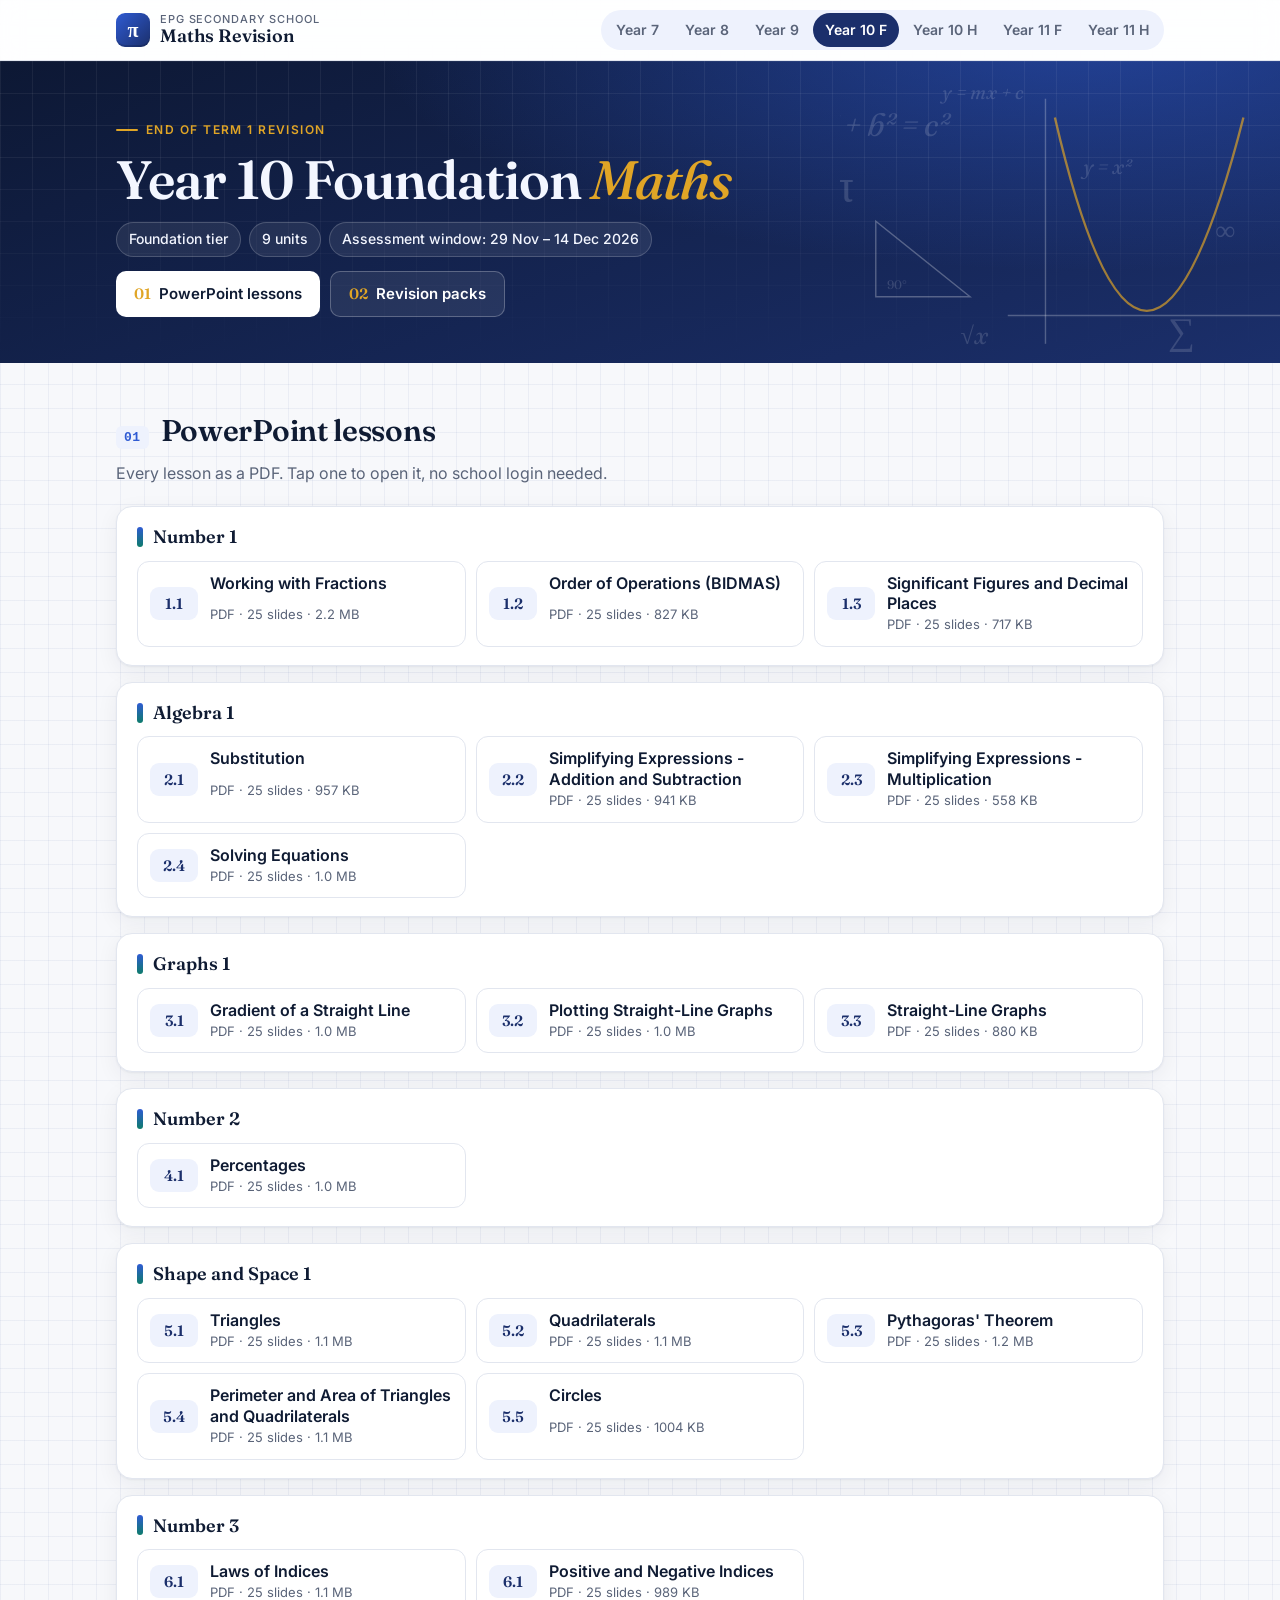
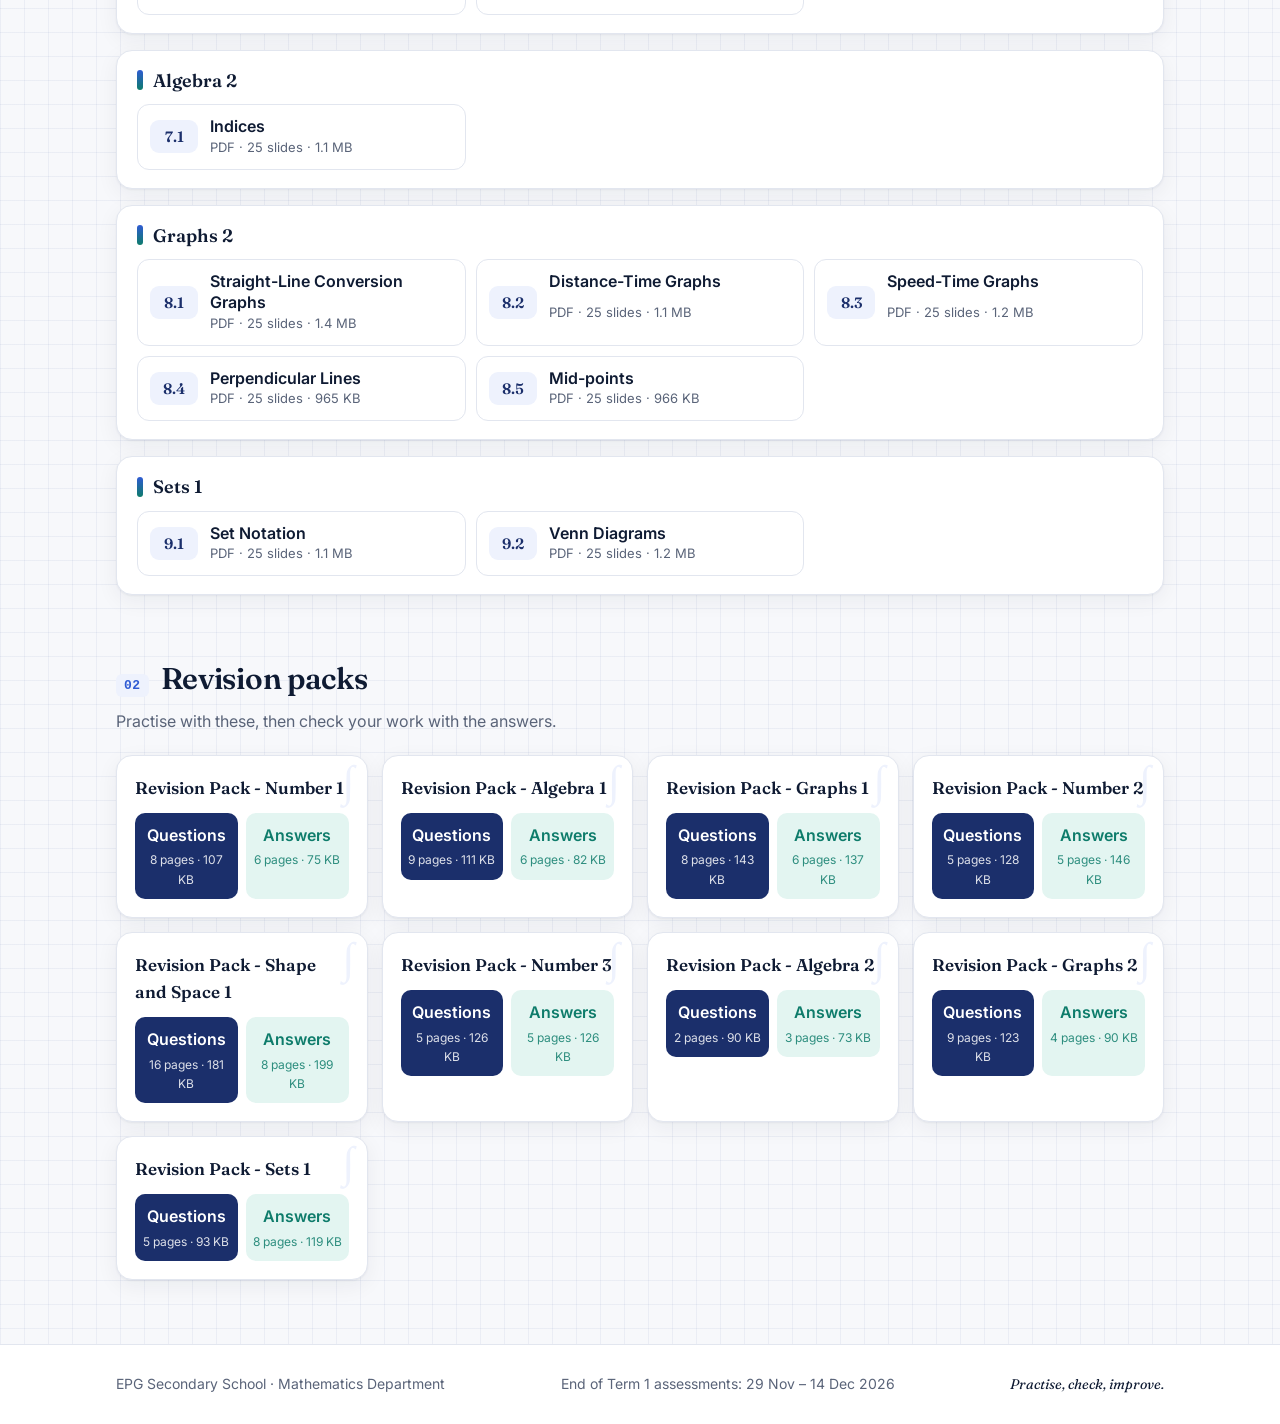
==== commit 0ad96516: "Restyle site with a maths theme Co-Authored-By: Claude Opus 5.5 <noreply@anthropic.com> Claude-Sessi" ====
--- a/y10f.html
+++ b/y10f.html
@@ -1,7 +1,7 @@
 <!doctype html><html lang="en"><head><meta charset="utf-8"><meta name="viewport" content="width=device-width,initial-scale=1">
-<title>Year 10 Foundation Maths Revision</title><link rel="preconnect" href="https://fonts.googleapis.com"><link href="https://fonts.googleapis.com/css2?family=Inter:wght@400;500;600;700&display=swap" rel="stylesheet">
-<link rel="stylesheet" href="assets/style.css"></head><body><header class="top"><div class="wrap"><a class="brand" href="index.html"><span class="logo">∑</span> EPG Maths Revision</a><nav class="years"><a href="y7.html" class="">Year 7</a><a href="y8.html" class="">Year 8</a><a href="y9.html" class="">Year 9</a><a href="y10f.html" class="on">Year 10 F</a><a href="y10h.html" class="">Year 10 H</a><a href="y11f.html" class="">Year 11 F</a><a href="y11h.html" class="">Year 11 H</a></nav></div></header><main><section class="hero"><div class="wrap">
-<p class="eyebrow">End of Term 1 revision</p><h1>Year 10 Foundation Maths</h1><div class="chips"><span class="chip">Foundation tier</span><span class="chip">9 units</span><span class="chip">Assessment window: 29 Nov – 14 Dec 2026</span></div>
-<div class="jump"><a href="#lessons">PowerPoint lessons</a><a href="#packs">Revision packs</a></div></div></section>
-<div class="wrap"><section id="lessons"><h2>PowerPoint lessons</h2><p class="lead">Every lesson as a PDF. Tap one to open it, no school login needed.</p><div class="lgroup"><h3>Number 1</h3><div class="decks"><a class="deck" href="lessons/y10/1.1-Working-with-Fractions.pdf" target="_blank" rel="noopener"><span class="dnum">1.1</span><span class="dname">Working with Fractions</span><span class="dmeta">PDF · 25 slides · 2.2 MB</span></a><a class="deck" href="lessons/y10/1.2-Order-of-Operations-BIDMAS.pdf" target="_blank" rel="noopener"><span class="dnum">1.2</span><span class="dname">Order of Operations (BIDMAS)</span><span class="dmeta">PDF · 25 slides · 827 KB</span></a><a class="deck" href="lessons/y10/1.3-Significant-Figures-and-Decimal-Places.pdf" target="_blank" rel="noopener"><span class="dnum">1.3</span><span class="dname">Significant Figures and Decimal Places</span><span class="dmeta">PDF · 25 slides · 717 KB</span></a></div></div><div class="lgroup"><h3>Algebra 1</h3><div class="decks"><a class="deck" href="lessons/y10/2.1-Substitution.pdf" target="_blank" rel="noopener"><span class="dnum">2.1</span><span class="dname">Substitution</span><span class="dmeta">PDF · 25 slides · 957 KB</span></a><a class="deck" href="lessons/y10/2.2-Simplifying-Expressions---Addition-and-Subtraction.pdf" target="_blank" rel="noopener"><span class="dnum">2.2</span><span class="dname">Simplifying Expressions - Addition and Subtraction</span><span class="dmeta">PDF · 25 slides · 941 KB</span></a><a class="deck" href="lessons/y10/2.3-Simplifying-Expressions---Multiplication.pdf" target="_blank" rel="noopener"><span class="dnum">2.3</span><span class="dname">Simplifying Expressions - Multiplication</span><span class="dmeta">PDF · 25 slides · 558 KB</span></a><a class="deck" href="lessons/y10/2.4-Solving-Equations.pdf" target="_blank" rel="noopener"><span class="dnum">2.4</span><span class="dname">Solving Equations</span><span class="dmeta">PDF · 25 slides · 1.0 MB</span></a></div></div><div class="lgroup"><h3>Graphs 1</h3><div class="decks"><a class="deck" href="lessons/y10/3.1-Gradient-of-a-Straight-Line.pdf" target="_blank" rel="noopener"><span class="dnum">3.1</span><span class="dname">Gradient of a Straight Line</span><span class="dmeta">PDF · 25 slides · 1.0 MB</span></a><a class="deck" href="lessons/y10/3.2-Plotting-Straight-Line-Graphs.pdf" target="_blank" rel="noopener"><span class="dnum">3.2</span><span class="dname">Plotting Straight-Line Graphs</span><span class="dmeta">PDF · 25 slides · 1.0 MB</span></a><a class="deck" href="lessons/y10/3.3-Straight-Line-Graphs.pdf" target="_blank" rel="noopener"><span class="dnum">3.3</span><span class="dname">Straight-Line Graphs</span><span class="dmeta">PDF · 25 slides · 880 KB</span></a></div></div><div class="lgroup"><h3>Number 2</h3><div class="decks"><a class="deck" href="lessons/y10/4.1-Percentages.pdf" target="_blank" rel="noopener"><span class="dnum">4.1</span><span class="dname">Percentages</span><span class="dmeta">PDF · 25 slides · 1.0 MB</span></a></div></div><div class="lgroup"><h3>Shape and Space 1</h3><div class="decks"><a class="deck" href="lessons/y10/5.1-Triangles.pdf" target="_blank" rel="noopener"><span class="dnum">5.1</span><span class="dname">Triangles</span><span class="dmeta">PDF · 25 slides · 1.1 MB</span></a><a class="deck" href="lessons/y10/5.2-Quadrilaterals.pdf" target="_blank" rel="noopener"><span class="dnum">5.2</span><span class="dname">Quadrilaterals</span><span class="dmeta">PDF · 25 slides · 1.1 MB</span></a><a class="deck" href="lessons/y10/5.3-Pythagoras-Theorem.pdf" target="_blank" rel="noopener"><span class="dnum">5.3</span><span class="dname">Pythagoras&#x27; Theorem</span><span class="dmeta">PDF · 25 slides · 1.2 MB</span></a><a class="deck" href="lessons/y10/5.4-Perimeter-and-Area-of-Triangles-and-Quadrilaterals.pdf" target="_blank" rel="noopener"><span class="dnum">5.4</span><span class="dname">Perimeter and Area of Triangles and Quadrilaterals</span><span class="dmeta">PDF · 25 slides · 1.1 MB</span></a><a class="deck" href="lessons/y10/5.5-Circles.pdf" target="_blank" rel="noopener"><span class="dnum">5.5</span><span class="dname">Circles</span><span class="dmeta">PDF · 25 slides · 1004 KB</span></a></div></div><div class="lgroup"><h3>Number 3</h3><div class="decks"><a class="deck" href="lessons/y10/6.1-Laws-of-Indices.pdf" target="_blank" rel="noopener"><span class="dnum">6.1</span><span class="dname">Laws of Indices</span><span class="dmeta">PDF · 25 slides · 1.1 MB</span></a><a class="deck" href="lessons/y10/6.1-Positive-and-Negative-Indices.pdf" target="_blank" rel="noopener"><span class="dnum">6.1</span><span class="dname">Positive and Negative Indices</span><span class="dmeta">PDF · 25 slides · 989 KB</span></a></div></div><div class="lgroup"><h3>Algebra 2</h3><div class="decks"><a class="deck" href="lessons/y10/7.1-Indices.pdf" target="_blank" rel="noopener"><span class="dnum">7.1</span><span class="dname">Indices</span><span class="dmeta">PDF · 25 slides · 1.1 MB</span></a></div></div><div class="lgroup"><h3>Graphs 2</h3><div class="decks"><a class="deck" href="lessons/y10/8.1-Straight-Line-Conversion-Graphs.pdf" target="_blank" rel="noopener"><span class="dnum">8.1</span><span class="dname">Straight-Line Conversion Graphs</span><span class="dmeta">PDF · 25 slides · 1.4 MB</span></a><a class="deck" href="lessons/y10/8.2-Distance-Time-Graphs.pdf" target="_blank" rel="noopener"><span class="dnum">8.2</span><span class="dname">Distance-Time Graphs</span><span class="dmeta">PDF · 25 slides · 1.1 MB</span></a><a class="deck" href="lessons/y10/8.3-Speed-Time-Graphs.pdf" target="_blank" rel="noopener"><span class="dnum">8.3</span><span class="dname">Speed-Time Graphs</span><span class="dmeta">PDF · 25 slides · 1.2 MB</span></a><a class="deck" href="lessons/y10/8.4-Perpendicular-Lines.pdf" target="_blank" rel="noopener"><span class="dnum">8.4</span><span class="dname">Perpendicular Lines</span><span class="dmeta">PDF · 25 slides · 965 KB</span></a><a class="deck" href="lessons/y10/8.5-Mid-points.pdf" target="_blank" rel="noopener"><span class="dnum">8.5</span><span class="dname">Mid-points</span><span class="dmeta">PDF · 25 slides · 966 KB</span></a></div></div><div class="lgroup"><h3>Sets 1</h3><div class="decks"><a class="deck" href="lessons/y10/9.1-Set-Notation.pdf" target="_blank" rel="noopener"><span class="dnum">9.1</span><span class="dname">Set Notation</span><span class="dmeta">PDF · 25 slides · 1.1 MB</span></a><a class="deck" href="lessons/y10/9.2-Venn-Diagrams.pdf" target="_blank" rel="noopener"><span class="dnum">9.2</span><span class="dname">Venn Diagrams</span><span class="dmeta">PDF · 25 slides · 1.2 MB</span></a></div></div></section>
-<section id="packs"><h2>Revision packs</h2><p class="lead">Practise with these, then check your work with the answers.</p><div class="packs"><div class="pack"><div class="ptitle">Revision Pack - Number 1</div><div class="pbtns"><a class="pbtn q" href="packs/y10f/Year-10-F---Number-1-Revision-Pack.pdf" target="_blank" rel="noopener">Questions<small>8 pages · 107 KB</small></a><a class="pbtn a" href="packs/y10f/Year-10-F---Number-1-Revision-Pack-Answers.pdf" target="_blank" rel="noopener">Answers<small>6 pages · 75 KB</small></a></div></div><div class="pack"><div class="ptitle">Revision Pack - Algebra 1</div><div class="pbtns"><a class="pbtn q" href="packs/y10f/Year-10-F---Algebra-1-Revision-Pack.pdf" target="_blank" rel="noopener">Questions<small>9 pages · 111 KB</small></a><a class="pbtn a" href="packs/y10f/Year-10-F---Algebra-1-Revision-Pack-Answers.pdf" target="_blank" rel="noopener">Answers<small>6 pages · 82 KB</small></a></div></div><div class="pack"><div class="ptitle">Revision Pack - Graphs 1</div><div class="pbtns"><a class="pbtn q" href="packs/y10f/Year-10-F---Graphs-1-Revision-Pack.pdf" target="_blank" rel="noopener">Questions<small>8 pages · 143 KB</small></a><a class="pbtn a" href="packs/y10f/Year-10-F---Graphs-1-Revision-Pack-Answers.pdf" target="_blank" rel="noopener">Answers<small>6 pages · 137 KB</small></a></div></div><div class="pack"><div class="ptitle">Revision Pack - Number 2</div><div class="pbtns"><a class="pbtn q" href="packs/y10f/Year-10-F---Number-2-Revision-Pack.pdf" target="_blank" rel="noopener">Questions<small>5 pages · 128 KB</small></a><a class="pbtn a" href="packs/y10f/Year-10-F---Number-2-Revision-Pack-Answers.pdf" target="_blank" rel="noopener">Answers<small>5 pages · 146 KB</small></a></div></div><div class="pack"><div class="ptitle">Revision Pack - Shape and Space 1</div><div class="pbtns"><a class="pbtn q" href="packs/y10f/Year-10-F---Shape-and-Space-1-Revision-Pack.pdf" target="_blank" rel="noopener">Questions<small>16 pages · 181 KB</small></a><a class="pbtn a" href="packs/y10f/Year-10-F---Shape-and-Space-1-Revision-Pack-Answers.pdf" target="_blank" rel="noopener">Answers<small>8 pages · 199 KB</small></a></div></div><div class="pack"><div class="ptitle">Revision Pack - Number 3</div><div class="pbtns"><a class="pbtn q" href="packs/y10f/Year-10-F---Number-3-Revision-Pack.pdf" target="_blank" rel="noopener">Questions<small>5 pages · 126 KB</small></a><a class="pbtn a" href="packs/y10f/Year-10-F---Number-3-Revision-Pack-Answers.pdf" target="_blank" rel="noopener">Answers<small>5 pages · 126 KB</small></a></div></div><div class="pack"><div class="ptitle">Revision Pack - Algebra 2</div><div class="pbtns"><a class="pbtn q" href="packs/y10f/Year-10-F---Algebra-2-Revision-Pack.pdf" target="_blank" rel="noopener">Questions<small>2 pages · 90 KB</small></a><a class="pbtn a" href="packs/y10f/Year-10-F---Algebra-2-Revision-Pack-Answers.pdf" target="_blank" rel="noopener">Answers<small>3 pages · 73 KB</small></a></div></div><div class="pack"><div class="ptitle">Revision Pack - Graphs 2</div><div class="pbtns"><a class="pbtn q" href="packs/y10f/Year-10-F---Graphs-2-Revision-Pack.pdf" target="_blank" rel="noopener">Questions<small>9 pages · 123 KB</small></a><a class="pbtn a" href="packs/y10f/Year-10-F---Graphs-2-Revision-Pack-Answers.pdf" target="_blank" rel="noopener">Answers<small>4 pages · 90 KB</small></a></div></div><div class="pack"><div class="ptitle">Revision Pack - Sets 1</div><div class="pbtns"><a class="pbtn q" href="packs/y10f/Year-10-F---Sets-1-Revision-Pack.pdf" target="_blank" rel="noopener">Questions<small>5 pages · 93 KB</small></a><a class="pbtn a" href="packs/y10f/Year-10-F---Sets-1-Revision-Pack-Answers.pdf" target="_blank" rel="noopener">Answers<small>8 pages · 119 KB</small></a></div></div></div></section></div></main><footer><div class="wrap">EPG Secondary School · Mathematics · End of Term 1 assessments: 29 Nov – 14 Dec 2026</div></footer></body></html>+<title>Year 10 Foundation Maths Revision</title><link rel="preconnect" href="https://fonts.googleapis.com"><link href="https://fonts.googleapis.com/css2?family=Fraunces:ital,opsz,wght@0,9..144,500;0,9..144,600;1,9..144,400;1,9..144,500&family=Inter:wght@400;500;600;700&display=swap" rel="stylesheet">
+<link rel="stylesheet" href="assets/style.css"></head><body><header class="top"><div class="wrap"><a class="brand" href="index.html"><span class="logo">π</span><span><small>EPG Secondary School</small><b>Maths Revision</b></span></a><nav class="years"><a href="y7.html" class="">Year 7</a><a href="y8.html" class="">Year 8</a><a href="y9.html" class="">Year 9</a><a href="y10f.html" class="on">Year 10 F</a><a href="y10h.html" class="">Year 10 H</a><a href="y11f.html" class="">Year 11 F</a><a href="y11h.html" class="">Year 11 H</a></nav></div></header><main><section class="hero"><svg class="deco" viewBox="0 0 560 320" preserveAspectRatio="xMaxYMid slice" aria-hidden="true"><line class="axis" x1="250" y1="270" x2="540" y2="270"/><line class="axis" x1="290" y1="300" x2="290" y2="40"/><path class="curve" d="M300 60 Q395 470 500 60"/><polygon class="tri" points="110,250 210,250 110,170"/><text x="122" y="242" font-size="13">90°</text><text x="40" y="80" font-size="34" font-style="italic">a² + b² = c²</text><text x="330" y="120" font-size="22" font-style="italic">y = x²</text><text x="60" y="150" font-size="52">π</text><text x="420" y="300" font-size="40">∑</text><text x="200" y="300" font-size="26" font-style="italic">√x</text><text x="470" y="190" font-size="30">∞</text><text x="180" y="40" font-size="20" font-style="italic">y = mx + c</text></svg><div class="wrap">
+<p class="eyebrow">End of Term 1 revision</p><h1>Year 10 Foundation <em>Maths</em></h1><div class="chips"><span class="chip">Foundation tier</span><span class="chip">9 units</span><span class="chip">Assessment window: 29 Nov – 14 Dec 2026</span></div>
+<div class="jump"><a href="#lessons"><span>01</span> PowerPoint lessons</a><a href="#packs"><span>02</span> Revision packs</a></div></div></section>
+<div class="wrap"><section id="lessons"><div class="shead"><span class="sno">01</span><h2>PowerPoint lessons</h2></div><p class="lead">Every lesson as a PDF. Tap one to open it, no school login needed.</p><div class="lgroup"><h3>Number 1</h3><div class="decks"><a class="deck" href="lessons/y10/1.1-Working-with-Fractions.pdf" target="_blank" rel="noopener"><span class="dnum">1.1</span><span class="dname">Working with Fractions</span><span class="dmeta">PDF · 25 slides · 2.2 MB</span></a><a class="deck" href="lessons/y10/1.2-Order-of-Operations-BIDMAS.pdf" target="_blank" rel="noopener"><span class="dnum">1.2</span><span class="dname">Order of Operations (BIDMAS)</span><span class="dmeta">PDF · 25 slides · 827 KB</span></a><a class="deck" href="lessons/y10/1.3-Significant-Figures-and-Decimal-Places.pdf" target="_blank" rel="noopener"><span class="dnum">1.3</span><span class="dname">Significant Figures and Decimal Places</span><span class="dmeta">PDF · 25 slides · 717 KB</span></a></div></div><div class="lgroup"><h3>Algebra 1</h3><div class="decks"><a class="deck" href="lessons/y10/2.1-Substitution.pdf" target="_blank" rel="noopener"><span class="dnum">2.1</span><span class="dname">Substitution</span><span class="dmeta">PDF · 25 slides · 957 KB</span></a><a class="deck" href="lessons/y10/2.2-Simplifying-Expressions---Addition-and-Subtraction.pdf" target="_blank" rel="noopener"><span class="dnum">2.2</span><span class="dname">Simplifying Expressions - Addition and Subtraction</span><span class="dmeta">PDF · 25 slides · 941 KB</span></a><a class="deck" href="lessons/y10/2.3-Simplifying-Expressions---Multiplication.pdf" target="_blank" rel="noopener"><span class="dnum">2.3</span><span class="dname">Simplifying Expressions - Multiplication</span><span class="dmeta">PDF · 25 slides · 558 KB</span></a><a class="deck" href="lessons/y10/2.4-Solving-Equations.pdf" target="_blank" rel="noopener"><span class="dnum">2.4</span><span class="dname">Solving Equations</span><span class="dmeta">PDF · 25 slides · 1.0 MB</span></a></div></div><div class="lgroup"><h3>Graphs 1</h3><div class="decks"><a class="deck" href="lessons/y10/3.1-Gradient-of-a-Straight-Line.pdf" target="_blank" rel="noopener"><span class="dnum">3.1</span><span class="dname">Gradient of a Straight Line</span><span class="dmeta">PDF · 25 slides · 1.0 MB</span></a><a class="deck" href="lessons/y10/3.2-Plotting-Straight-Line-Graphs.pdf" target="_blank" rel="noopener"><span class="dnum">3.2</span><span class="dname">Plotting Straight-Line Graphs</span><span class="dmeta">PDF · 25 slides · 1.0 MB</span></a><a class="deck" href="lessons/y10/3.3-Straight-Line-Graphs.pdf" target="_blank" rel="noopener"><span class="dnum">3.3</span><span class="dname">Straight-Line Graphs</span><span class="dmeta">PDF · 25 slides · 880 KB</span></a></div></div><div class="lgroup"><h3>Number 2</h3><div class="decks"><a class="deck" href="lessons/y10/4.1-Percentages.pdf" target="_blank" rel="noopener"><span class="dnum">4.1</span><span class="dname">Percentages</span><span class="dmeta">PDF · 25 slides · 1.0 MB</span></a></div></div><div class="lgroup"><h3>Shape and Space 1</h3><div class="decks"><a class="deck" href="lessons/y10/5.1-Triangles.pdf" target="_blank" rel="noopener"><span class="dnum">5.1</span><span class="dname">Triangles</span><span class="dmeta">PDF · 25 slides · 1.1 MB</span></a><a class="deck" href="lessons/y10/5.2-Quadrilaterals.pdf" target="_blank" rel="noopener"><span class="dnum">5.2</span><span class="dname">Quadrilaterals</span><span class="dmeta">PDF · 25 slides · 1.1 MB</span></a><a class="deck" href="lessons/y10/5.3-Pythagoras-Theorem.pdf" target="_blank" rel="noopener"><span class="dnum">5.3</span><span class="dname">Pythagoras&#x27; Theorem</span><span class="dmeta">PDF · 25 slides · 1.2 MB</span></a><a class="deck" href="lessons/y10/5.4-Perimeter-and-Area-of-Triangles-and-Quadrilaterals.pdf" target="_blank" rel="noopener"><span class="dnum">5.4</span><span class="dname">Perimeter and Area of Triangles and Quadrilaterals</span><span class="dmeta">PDF · 25 slides · 1.1 MB</span></a><a class="deck" href="lessons/y10/5.5-Circles.pdf" target="_blank" rel="noopener"><span class="dnum">5.5</span><span class="dname">Circles</span><span class="dmeta">PDF · 25 slides · 1004 KB</span></a></div></div><div class="lgroup"><h3>Number 3</h3><div class="decks"><a class="deck" href="lessons/y10/6.1-Laws-of-Indices.pdf" target="_blank" rel="noopener"><span class="dnum">6.1</span><span class="dname">Laws of Indices</span><span class="dmeta">PDF · 25 slides · 1.1 MB</span></a><a class="deck" href="lessons/y10/6.1-Positive-and-Negative-Indices.pdf" target="_blank" rel="noopener"><span class="dnum">6.1</span><span class="dname">Positive and Negative Indices</span><span class="dmeta">PDF · 25 slides · 989 KB</span></a></div></div><div class="lgroup"><h3>Algebra 2</h3><div class="decks"><a class="deck" href="lessons/y10/7.1-Indices.pdf" target="_blank" rel="noopener"><span class="dnum">7.1</span><span class="dname">Indices</span><span class="dmeta">PDF · 25 slides · 1.1 MB</span></a></div></div><div class="lgroup"><h3>Graphs 2</h3><div class="decks"><a class="deck" href="lessons/y10/8.1-Straight-Line-Conversion-Graphs.pdf" target="_blank" rel="noopener"><span class="dnum">8.1</span><span class="dname">Straight-Line Conversion Graphs</span><span class="dmeta">PDF · 25 slides · 1.4 MB</span></a><a class="deck" href="lessons/y10/8.2-Distance-Time-Graphs.pdf" target="_blank" rel="noopener"><span class="dnum">8.2</span><span class="dname">Distance-Time Graphs</span><span class="dmeta">PDF · 25 slides · 1.1 MB</span></a><a class="deck" href="lessons/y10/8.3-Speed-Time-Graphs.pdf" target="_blank" rel="noopener"><span class="dnum">8.3</span><span class="dname">Speed-Time Graphs</span><span class="dmeta">PDF · 25 slides · 1.2 MB</span></a><a class="deck" href="lessons/y10/8.4-Perpendicular-Lines.pdf" target="_blank" rel="noopener"><span class="dnum">8.4</span><span class="dname">Perpendicular Lines</span><span class="dmeta">PDF · 25 slides · 965 KB</span></a><a class="deck" href="lessons/y10/8.5-Mid-points.pdf" target="_blank" rel="noopener"><span class="dnum">8.5</span><span class="dname">Mid-points</span><span class="dmeta">PDF · 25 slides · 966 KB</span></a></div></div><div class="lgroup"><h3>Sets 1</h3><div class="decks"><a class="deck" href="lessons/y10/9.1-Set-Notation.pdf" target="_blank" rel="noopener"><span class="dnum">9.1</span><span class="dname">Set Notation</span><span class="dmeta">PDF · 25 slides · 1.1 MB</span></a><a class="deck" href="lessons/y10/9.2-Venn-Diagrams.pdf" target="_blank" rel="noopener"><span class="dnum">9.2</span><span class="dname">Venn Diagrams</span><span class="dmeta">PDF · 25 slides · 1.2 MB</span></a></div></div></section>
+<section id="packs"><div class="shead"><span class="sno">02</span><h2>Revision packs</h2></div><p class="lead">Practise with these, then check your work with the answers.</p><div class="packs"><div class="pack"><div class="ptitle">Revision Pack - Number 1</div><div class="pbtns"><a class="pbtn q" href="packs/y10f/Year-10-F---Number-1-Revision-Pack.pdf" target="_blank" rel="noopener">Questions<small>8 pages · 107 KB</small></a><a class="pbtn a" href="packs/y10f/Year-10-F---Number-1-Revision-Pack-Answers.pdf" target="_blank" rel="noopener">Answers<small>6 pages · 75 KB</small></a></div></div><div class="pack"><div class="ptitle">Revision Pack - Algebra 1</div><div class="pbtns"><a class="pbtn q" href="packs/y10f/Year-10-F---Algebra-1-Revision-Pack.pdf" target="_blank" rel="noopener">Questions<small>9 pages · 111 KB</small></a><a class="pbtn a" href="packs/y10f/Year-10-F---Algebra-1-Revision-Pack-Answers.pdf" target="_blank" rel="noopener">Answers<small>6 pages · 82 KB</small></a></div></div><div class="pack"><div class="ptitle">Revision Pack - Graphs 1</div><div class="pbtns"><a class="pbtn q" href="packs/y10f/Year-10-F---Graphs-1-Revision-Pack.pdf" target="_blank" rel="noopener">Questions<small>8 pages · 143 KB</small></a><a class="pbtn a" href="packs/y10f/Year-10-F---Graphs-1-Revision-Pack-Answers.pdf" target="_blank" rel="noopener">Answers<small>6 pages · 137 KB</small></a></div></div><div class="pack"><div class="ptitle">Revision Pack - Number 2</div><div class="pbtns"><a class="pbtn q" href="packs/y10f/Year-10-F---Number-2-Revision-Pack.pdf" target="_blank" rel="noopener">Questions<small>5 pages · 128 KB</small></a><a class="pbtn a" href="packs/y10f/Year-10-F---Number-2-Revision-Pack-Answers.pdf" target="_blank" rel="noopener">Answers<small>5 pages · 146 KB</small></a></div></div><div class="pack"><div class="ptitle">Revision Pack - Shape and Space 1</div><div class="pbtns"><a class="pbtn q" href="packs/y10f/Year-10-F---Shape-and-Space-1-Revision-Pack.pdf" target="_blank" rel="noopener">Questions<small>16 pages · 181 KB</small></a><a class="pbtn a" href="packs/y10f/Year-10-F---Shape-and-Space-1-Revision-Pack-Answers.pdf" target="_blank" rel="noopener">Answers<small>8 pages · 199 KB</small></a></div></div><div class="pack"><div class="ptitle">Revision Pack - Number 3</div><div class="pbtns"><a class="pbtn q" href="packs/y10f/Year-10-F---Number-3-Revision-Pack.pdf" target="_blank" rel="noopener">Questions<small>5 pages · 126 KB</small></a><a class="pbtn a" href="packs/y10f/Year-10-F---Number-3-Revision-Pack-Answers.pdf" target="_blank" rel="noopener">Answers<small>5 pages · 126 KB</small></a></div></div><div class="pack"><div class="ptitle">Revision Pack - Algebra 2</div><div class="pbtns"><a class="pbtn q" href="packs/y10f/Year-10-F---Algebra-2-Revision-Pack.pdf" target="_blank" rel="noopener">Questions<small>2 pages · 90 KB</small></a><a class="pbtn a" href="packs/y10f/Year-10-F---Algebra-2-Revision-Pack-Answers.pdf" target="_blank" rel="noopener">Answers<small>3 pages · 73 KB</small></a></div></div><div class="pack"><div class="ptitle">Revision Pack - Graphs 2</div><div class="pbtns"><a class="pbtn q" href="packs/y10f/Year-10-F---Graphs-2-Revision-Pack.pdf" target="_blank" rel="noopener">Questions<small>9 pages · 123 KB</small></a><a class="pbtn a" href="packs/y10f/Year-10-F---Graphs-2-Revision-Pack-Answers.pdf" target="_blank" rel="noopener">Answers<small>4 pages · 90 KB</small></a></div></div><div class="pack"><div class="ptitle">Revision Pack - Sets 1</div><div class="pbtns"><a class="pbtn q" href="packs/y10f/Year-10-F---Sets-1-Revision-Pack.pdf" target="_blank" rel="noopener">Questions<small>5 pages · 93 KB</small></a><a class="pbtn a" href="packs/y10f/Year-10-F---Sets-1-Revision-Pack-Answers.pdf" target="_blank" rel="noopener">Answers<small>8 pages · 119 KB</small></a></div></div></div></section></div></main><footer><div class="wrap"><span>EPG Secondary School · Mathematics Department</span><span>End of Term 1 assessments: 29 Nov – 14 Dec 2026</span><span class="f">Practise, check, improve.</span></div></footer></body></html>
--- a/assets/style.css
+++ b/assets/style.css
@@ -1,52 +1,101 @@
-:root{--bg:#f6f7fb;--card:#fff;--ink:#16213a;--muted:#5b6478;--line:#e3e6ee;--brand:#1f3a8a;--brand2:#2f5bd3;--soft:#eaf0ff;--acc:#0f766e;--accsoft:#e6f6f3}
-@media (prefers-color-scheme:dark){:root:not([data-theme="light"]){--bg:#0f1420;--card:#171e2d;--ink:#e8ecf5;--muted:#9aa4b8;--line:#2a3347;--brand:#9db4ff;--brand2:#7f9cff;--soft:#1e2a47;--acc:#5eead4;--accsoft:#123a36}}
+:root{
+  --bg:#f7f8fb;--card:#ffffff;--ink:#0f1b33;--muted:#5a6479;--line:#e2e6ef;--grid:rgba(30,58,138,.055);
+  --brand:#1b2f6b;--brand2:#2f5bd3;--soft:#eef2fd;--acc:#0e7c6b;--accsoft:#e3f5f1;--gold:#e0a526;
+  --hero1:#0d1834;--hero2:#1b2f6b;--heroink:#f3f6ff;--heromuted:#b9c5e6;--shadow:0 1px 2px rgba(15,27,51,.05),0 6px 22px rgba(15,27,51,.06)
+}
+@media (prefers-color-scheme:dark){:root:not([data-theme="light"]){
+  --bg:#0b1020;--card:#131a2c;--ink:#e9edf7;--muted:#9aa5bd;--line:#252e45;--grid:rgba(157,180,255,.05);
+  --brand:#a9bcff;--brand2:#86a2ff;--soft:#1a2440;--acc:#5fe0c8;--accsoft:#10322d;--gold:#f2c14e;
+  --hero1:#070c1a;--hero2:#14214a;--heroink:#f3f6ff;--heromuted:#a7b4d6;--shadow:0 1px 2px rgba(0,0,0,.3),0 8px 24px rgba(0,0,0,.25)}}
+:root[data-theme="dark"]{--bg:#0b1020;--card:#131a2c;--ink:#e9edf7;--muted:#9aa5bd;--line:#252e45;--grid:rgba(157,180,255,.05);--brand:#a9bcff;--brand2:#86a2ff;--soft:#1a2440;--acc:#5fe0c8;--accsoft:#10322d;--gold:#f2c14e;--hero1:#070c1a;--hero2:#14214a}
 *{box-sizing:border-box}html{scroll-behavior:smooth}
-body{margin:0;background:var(--bg);color:var(--ink);font:16px/1.55 Inter,system-ui,-apple-system,Segoe UI,Roboto,sans-serif}
-a{color:inherit}.wrap{max-width:1040px;margin:0 auto;padding:0 16px}
-.top{position:sticky;top:0;z-index:5;background:var(--card);border-bottom:1px solid var(--line)}
-.top .wrap{display:flex;align-items:center;gap:16px;min-height:56px;flex-wrap:wrap;padding-top:6px;padding-bottom:6px}
-.brand{font-weight:700;text-decoration:none;display:flex;align-items:center;gap:8px;white-space:nowrap}
-.logo{display:inline grid;place-items:center;width:28px;height:28px;border-radius:8px;background:var(--brand);color:var(--card);font-size:16px}
-.years{display:flex;gap:4px;overflow-x:auto;margin-left:auto;max-width:100%;scrollbar-width:none}
-.years a{text-decoration:none;font-size:14px;font-weight:500;padding:6px 10px;border-radius:999px;color:var(--muted);white-space:nowrap}
-.years a:hover{background:var(--soft);color:var(--ink)}.years a.on{background:var(--brand);color:var(--card)}
-.hero{background:linear-gradient(135deg,var(--soft),var(--bg));border-bottom:1px solid var(--line);padding:40px 0 32px}
-.eyebrow{margin:0 0 6px;font-size:13px;font-weight:600;letter-spacing:.06em;text-transform:uppercase;color:var(--brand2)}
-h1{margin:0 0 14px;font-size:clamp(28px,5vw,40px);line-height:1.15}
-.sub{max-width:640px;color:var(--muted);margin:0}
-.chips{display:flex;flex-wrap:wrap;gap:8px;margin-bottom:12px}
-.chip{background:var(--card);border:1px solid var(--line);padding:4px 12px;border-radius:999px;font-size:14px;font-weight:500}
-.equip{color:var(--muted);margin:0 0 18px;max-width:760px}
-.jump{display:flex;flex-wrap:wrap;gap:8px}
-.jump a{text-decoration:none;background:var(--brand);color:var(--card);padding:9px 16px;border-radius:10px;font-weight:600;font-size:15px}
-.jump a.ghost{background:transparent;color:var(--brand);border:1.5px solid var(--brand)}
-section[id]{padding-top:36px;scroll-margin-top:64px}
-h2{font-size:24px;margin:0 0 6px}.lead{color:var(--muted);margin:0 0 18px}
-.units{display:grid;gap:16px}
-.unit,.lgroup{background:var(--card);border:1px solid var(--line);border-radius:14px;padding:16px 18px}
-.unit h3,.lgroup h3{margin:0 0 10px;font-size:17px;color:var(--brand)}
-table{width:100%;border-collapse:collapse;font-size:15px}
-th{text-align:left;font-size:12px;text-transform:uppercase;letter-spacing:.05em;color:var(--muted);font-weight:600;padding:6px 8px;border-bottom:1px solid var(--line)}
-td{padding:8px;border-bottom:1px solid var(--line);vertical-align:top}tr:last-child td{border-bottom:0}
-td.num{font-weight:600;width:56px;color:var(--brand2);font-variant-numeric:tabular-nums}
-td.pg{white-space:nowrap;color:var(--muted);width:96px}
-tr.rev td{font-style:italic;color:var(--muted)}
-.lgroup{margin-bottom:14px}
-.decks{display:grid;grid-template-columns:repeat(auto-fill,minmax(260px,1fr));gap:10px}
-.deck{display:grid;grid-template-columns:auto 1fr;grid-template-rows:auto auto;column-gap:10px;text-decoration:none;border:1px solid var(--line);border-radius:12px;padding:10px 12px;transition:.15s}
-.deck:hover{border-color:var(--brand2);background:var(--soft)}
-.dnum{grid-row:span 2;align-self:center;background:var(--soft);color:var(--brand);font-weight:700;border-radius:8px;padding:6px 8px;font-size:14px;min-width:44px;text-align:center}
+body{margin:0;color:var(--ink);font:16px/1.6 Inter,system-ui,-apple-system,"Segoe UI",Roboto,sans-serif;
+  background-color:var(--bg);
+  background-image:linear-gradient(var(--grid) 1px,transparent 1px),linear-gradient(90deg,var(--grid) 1px,transparent 1px);
+  background-size:24px 24px}
+a{color:inherit}.wrap{max-width:1080px;margin:0 auto;padding:0 16px}
+.serif,h1,h2,.yname,.ptitle,.btitle,.unitname{font-family:Fraunces,Georgia,"Times New Roman",serif}
+/* top bar */
+.top{position:sticky;top:0;z-index:5;background:color-mix(in srgb,var(--card) 88%,transparent);backdrop-filter:saturate(1.4) blur(10px);-webkit-backdrop-filter:saturate(1.4) blur(10px);border-bottom:1px solid var(--line)}
+.top .wrap{display:flex;align-items:center;gap:16px;min-height:60px;flex-wrap:wrap;padding-top:6px;padding-bottom:6px}
+.brand{font-weight:700;text-decoration:none;display:flex;align-items:center;gap:10px;white-space:nowrap;letter-spacing:-.01em}
+.brand small{display:block;font-weight:500;font-size:11px;letter-spacing:.08em;text-transform:uppercase;color:var(--muted);line-height:1}
+.brand b{display:block;line-height:1.2;font-family:Fraunces,Georgia,serif;font-size:18px;font-weight:600}
+.logo{display:inline grid;place-items:center;width:34px;height:34px;border-radius:9px;background:linear-gradient(135deg,var(--brand2),var(--brand));color:#fff;font:600 20px/1 Fraunces,Georgia,serif;box-shadow:inset 0 -2px 0 rgba(0,0,0,.15)}
+.years{display:flex;gap:2px;overflow-x:auto;margin-left:auto;max-width:100%;scrollbar-width:none;padding:3px;background:var(--soft);border-radius:999px}
+.years::-webkit-scrollbar{display:none}
+.years a{text-decoration:none;font-size:14px;font-weight:600;padding:6px 12px;border-radius:999px;color:var(--muted);white-space:nowrap}
+.years a:hover{color:var(--ink);background:var(--card)}.years a.on{background:var(--brand);color:var(--card)}
+@media (prefers-color-scheme:dark){:root:not([data-theme="light"]) .years a.on{color:#0b1020}}
+/* hero */
+.hero{position:relative;overflow:hidden;color:var(--heroink);background:radial-gradient(1200px 400px at 85% -10%,rgba(47,91,211,.55),transparent 60%),linear-gradient(160deg,var(--hero1),var(--hero2));padding:52px 0 46px}
+.hero::before{content:"";position:absolute;inset:0;background-image:linear-gradient(rgba(255,255,255,.06) 1px,transparent 1px),linear-gradient(90deg,rgba(255,255,255,.06) 1px,transparent 1px);background-size:32px 32px;mask-image:linear-gradient(180deg,#000 30%,transparent);-webkit-mask-image:linear-gradient(180deg,#000 30%,transparent)}
+.hero .wrap{position:relative;z-index:1}
+.deco{position:absolute;right:-20px;top:0;height:100%;width:min(560px,60%);opacity:.9;pointer-events:none;z-index:0}
+.deco text{font-family:Fraunces,Georgia,serif;fill:rgba(255,255,255,.16)}
+.deco .curve{fill:none;stroke:var(--gold);stroke-width:2.5;opacity:.75}
+.deco .axis{stroke:rgba(255,255,255,.28);stroke-width:1.5}
+.deco .tri{fill:none;stroke:rgba(255,255,255,.3);stroke-width:1.5}
+.eyebrow{display:inline-flex;align-items:center;gap:8px;margin:0 0 12px;font-size:12px;font-weight:600;letter-spacing:.12em;text-transform:uppercase;color:var(--gold)}
+.eyebrow::before{content:"";width:22px;height:2px;background:var(--gold);border-radius:2px}
+h1{margin:0 0 14px;font-size:clamp(32px,6vw,54px);line-height:1.05;font-weight:600;letter-spacing:-.02em}
+h1 em{font-style:italic;color:var(--gold);font-weight:500}
+.sub{max-width:600px;color:var(--heromuted);margin:0;font-size:17px}.sub strong{color:var(--heroink)}
+.chips{display:flex;flex-wrap:wrap;gap:8px;margin:4px 0 14px}
+.chip{background:rgba(255,255,255,.08);border:1px solid rgba(255,255,255,.18);color:var(--heroink);padding:5px 12px;border-radius:999px;font-size:14px;font-weight:500}
+.equip{color:var(--heromuted);margin:0 0 22px;max-width:760px}.equip strong{color:var(--heroink)}
+.jump{display:flex;flex-wrap:wrap;gap:10px}
+.jump a{text-decoration:none;background:#fff;color:#0f1b33;padding:10px 18px;border-radius:10px;font-weight:600;font-size:15px;display:inline-flex;align-items:center;gap:8px;transition:.15s}
+.jump a:hover{transform:translateY(-1px);box-shadow:0 6px 18px rgba(0,0,0,.25)}
+.jump a+a{background:rgba(255,255,255,.08);color:#fff;border:1px solid rgba(255,255,255,.25)}
+.jump a span{font-family:Fraunces,Georgia,serif;color:var(--gold);font-weight:600}
+/* sections */
+section[id]{padding-top:44px;scroll-margin-top:70px}
+.shead{display:flex;align-items:baseline;gap:12px;margin:0 0 4px}
+.sno{font:600 13px/1 ui-monospace,"SFMono-Regular",Menlo,monospace;color:var(--brand2);background:var(--soft);padding:5px 8px;border-radius:6px;letter-spacing:.04em}
+h2{font-size:clamp(24px,3.4vw,30px);margin:0;font-weight:600;letter-spacing:-.01em}
+.lead{color:var(--muted);margin:6px 0 20px}
+.lgroup,.unit{background:var(--card);border:1px solid var(--line);border-radius:16px;padding:18px 20px;box-shadow:var(--shadow);margin-bottom:16px}
+.lgroup h3,.unit h3{margin:0 0 12px;font:600 18px/1.3 Fraunces,Georgia,serif;color:var(--ink);display:flex;align-items:center;gap:10px}
+.lgroup h3::before{content:"";width:6px;height:20px;border-radius:3px;background:linear-gradient(var(--brand2),var(--acc))}
+.decks{display:grid;grid-template-columns:repeat(auto-fill,minmax(270px,1fr));gap:10px}
+.deck{display:grid;grid-template-columns:auto 1fr;grid-template-rows:auto auto;column-gap:12px;text-decoration:none;border:1px solid var(--line);border-radius:12px;padding:11px 12px;transition:.15s;background:var(--card)}
+.deck:hover{border-color:var(--brand2);background:var(--soft);transform:translateY(-1px)}
+.dnum{grid-row:span 2;align-self:center;background:var(--soft);color:var(--brand);font:600 15px/1 Fraunces,Georgia,serif;border-radius:9px;padding:9px 8px;min-width:48px;text-align:center;font-variant-numeric:tabular-nums}
+.deck:hover .dnum{background:var(--brand);color:var(--card)}
 .dname{font-weight:600;line-height:1.3}.dmeta{font-size:13px;color:var(--muted)}
-.packs{display:grid;grid-template-columns:repeat(auto-fill,minmax(240px,1fr));gap:12px}
-.pack{background:var(--card);border:1px solid var(--line);border-radius:14px;padding:16px}
-.ptitle{font-weight:700;margin-bottom:10px}.pbtns{display:grid;grid-template-columns:1fr 1fr;gap:8px}
-.pbtn{text-decoration:none;text-align:center;border-radius:10px;padding:10px 6px;font-weight:600;display:flex;flex-direction:column;gap:2px}
-.pbtn small{font-weight:400;font-size:12px;opacity:.8}
+.packs{display:grid;grid-template-columns:repeat(auto-fill,minmax(240px,1fr));gap:14px}
+.pack{position:relative;background:var(--card);border:1px solid var(--line);border-radius:16px;padding:18px;box-shadow:var(--shadow);overflow:hidden}
+.pack::after{content:"∫";position:absolute;right:12px;top:2px;font:italic 400 44px/1 Fraunces,Georgia,serif;color:var(--soft);pointer-events:none}
+.ptitle{font-weight:600;font-size:17px;margin-bottom:12px;position:relative;z-index:1}
+.pbtns{display:grid;grid-template-columns:1fr 1fr;gap:8px;position:relative;z-index:1}
+.pbtn{text-decoration:none;text-align:center;border-radius:10px;padding:10px 6px;font-weight:600;display:flex;flex-direction:column;gap:2px;transition:.15s}
+.pbtn:hover{transform:translateY(-1px);filter:brightness(1.05)}
+.pbtn small{font-weight:400;font-size:12px;opacity:.85}
 .pbtn.q{background:var(--brand);color:var(--card)}.pbtn.a{background:var(--accsoft);color:var(--acc)}
 .empty{background:var(--card);border:1px dashed var(--line);border-radius:14px;padding:18px;color:var(--muted)}
-.ygrid{display:grid;grid-template-columns:repeat(auto-fill,minmax(280px,1fr));gap:14px;padding:28px 0}
-.ycard{display:flex;flex-direction:column;gap:4px;text-decoration:none;background:var(--card);border:1px solid var(--line);border-radius:16px;padding:20px;transition:.15s}
-.ycard:hover{border-color:var(--brand2);transform:translateY(-2px);box-shadow:0 6px 20px rgba(31,58,138,.08)}
-.yname{font-size:20px;font-weight:700}.ystats{color:var(--muted);font-size:14px}.go{margin-top:8px;color:var(--brand2);font-weight:600}
-footer{margin-top:48px;padding:24px 0;border-top:1px solid var(--line);color:var(--muted);font-size:14px}
-@media (max-width:560px){.top .wrap{gap:6px}.years{margin-left:0;width:100%}td.pg{width:auto}.hero{padding:28px 0 24px}}
+/* books */
+.books{display:grid;grid-template-columns:repeat(auto-fill,minmax(180px,230px));gap:16px}
+.book{display:flex;flex-direction:column;gap:6px;text-decoration:none;color:var(--ink);background:var(--card);border:1px solid var(--line);border-radius:16px;padding:14px;box-shadow:var(--shadow);transition:.2s}
+.book:hover{border-color:var(--brand2);transform:translateY(-3px) rotate(-.4deg);box-shadow:0 14px 30px rgba(15,27,51,.14)}
+.book img{width:100%;border-radius:6px 10px 10px 6px;display:block;box-shadow:-4px 0 0 rgba(0,0,0,.12) inset,0 6px 14px rgba(15,27,51,.18)}
+.btitle{font-weight:600;font-size:17px;margin-top:4px}.book small{color:var(--muted)}
+/* home */
+.ygrid{display:grid;grid-template-columns:repeat(auto-fill,minmax(300px,1fr));gap:16px;padding:8px 0 0}
+.kslabel{margin:40px 0 14px;display:flex;align-items:center;gap:12px;font:600 13px/1 Inter,sans-serif;letter-spacing:.1em;text-transform:uppercase;color:var(--muted)}
+.kslabel::after{content:"";flex:1;height:1px;background:var(--line)}
+.ycard{position:relative;display:grid;grid-template-columns:auto 1fr;gap:4px 16px;align-items:center;text-decoration:none;background:var(--card);border:1px solid var(--line);border-radius:18px;padding:18px 20px;box-shadow:var(--shadow);transition:.2s;overflow:hidden}
+.ycard:hover{border-color:var(--brand2);transform:translateY(-3px);box-shadow:0 14px 30px rgba(15,27,51,.12)}
+.ybadge{grid-row:span 3;width:64px;height:64px;border-radius:14px;display:grid;place-items:center;font:600 30px/1 Fraunces,Georgia,serif;color:#fff;background:linear-gradient(140deg,var(--c1),var(--c2))}
+.ybadge sub{font:600 13px/1 Inter,sans-serif;margin-left:1px;vertical-align:baseline}
+.yname{font-size:20px;font-weight:600}.ystats{color:var(--muted);font-size:14px}.go{color:var(--brand2);font-weight:600;font-size:14px}
+.ycard:hover .go{text-decoration:underline}
+.c7{--c1:#8e6cc4;--c2:#5b3f99}.c8{--c1:#f07a3c;--c2:#c8441d}.c9{--c1:#29a9db;--c2:#1670a8}.c10{--c1:#2f5bd3;--c2:#1b2f6b}.c11{--c1:#16a08a;--c2:#0b6458}
+.stats{display:flex;flex-wrap:wrap;gap:28px;margin-top:26px}
+.stat b{display:block;font:600 30px/1 Fraunces,Georgia,serif;color:#fff}.stat span{font-size:13px;color:var(--heromuted);letter-spacing:.04em}
+footer{margin-top:64px;padding:28px 0;border-top:1px solid var(--line);color:var(--muted);font-size:14px;background:var(--card)}
+footer .wrap{display:flex;flex-wrap:wrap;gap:8px 20px;justify-content:space-between;align-items:center}
+footer .f{font-family:Fraunces,Georgia,serif;font-style:italic;color:var(--ink)}
+@media (max-width:640px){.top .wrap{gap:8px}.years{margin-left:0;width:100%}.hero{padding:36px 0 32px}.deco{display:none}.ycard{grid-template-columns:auto 1fr}.stats{display:grid;grid-template-columns:1fr 1fr;gap:16px}.stat b{font-size:24px}}
+@media (min-width:641px) and (max-width:980px){.deco{width:42%;opacity:.5}}
+.hero:not(.home) .deco{width:min(460px,42%)}
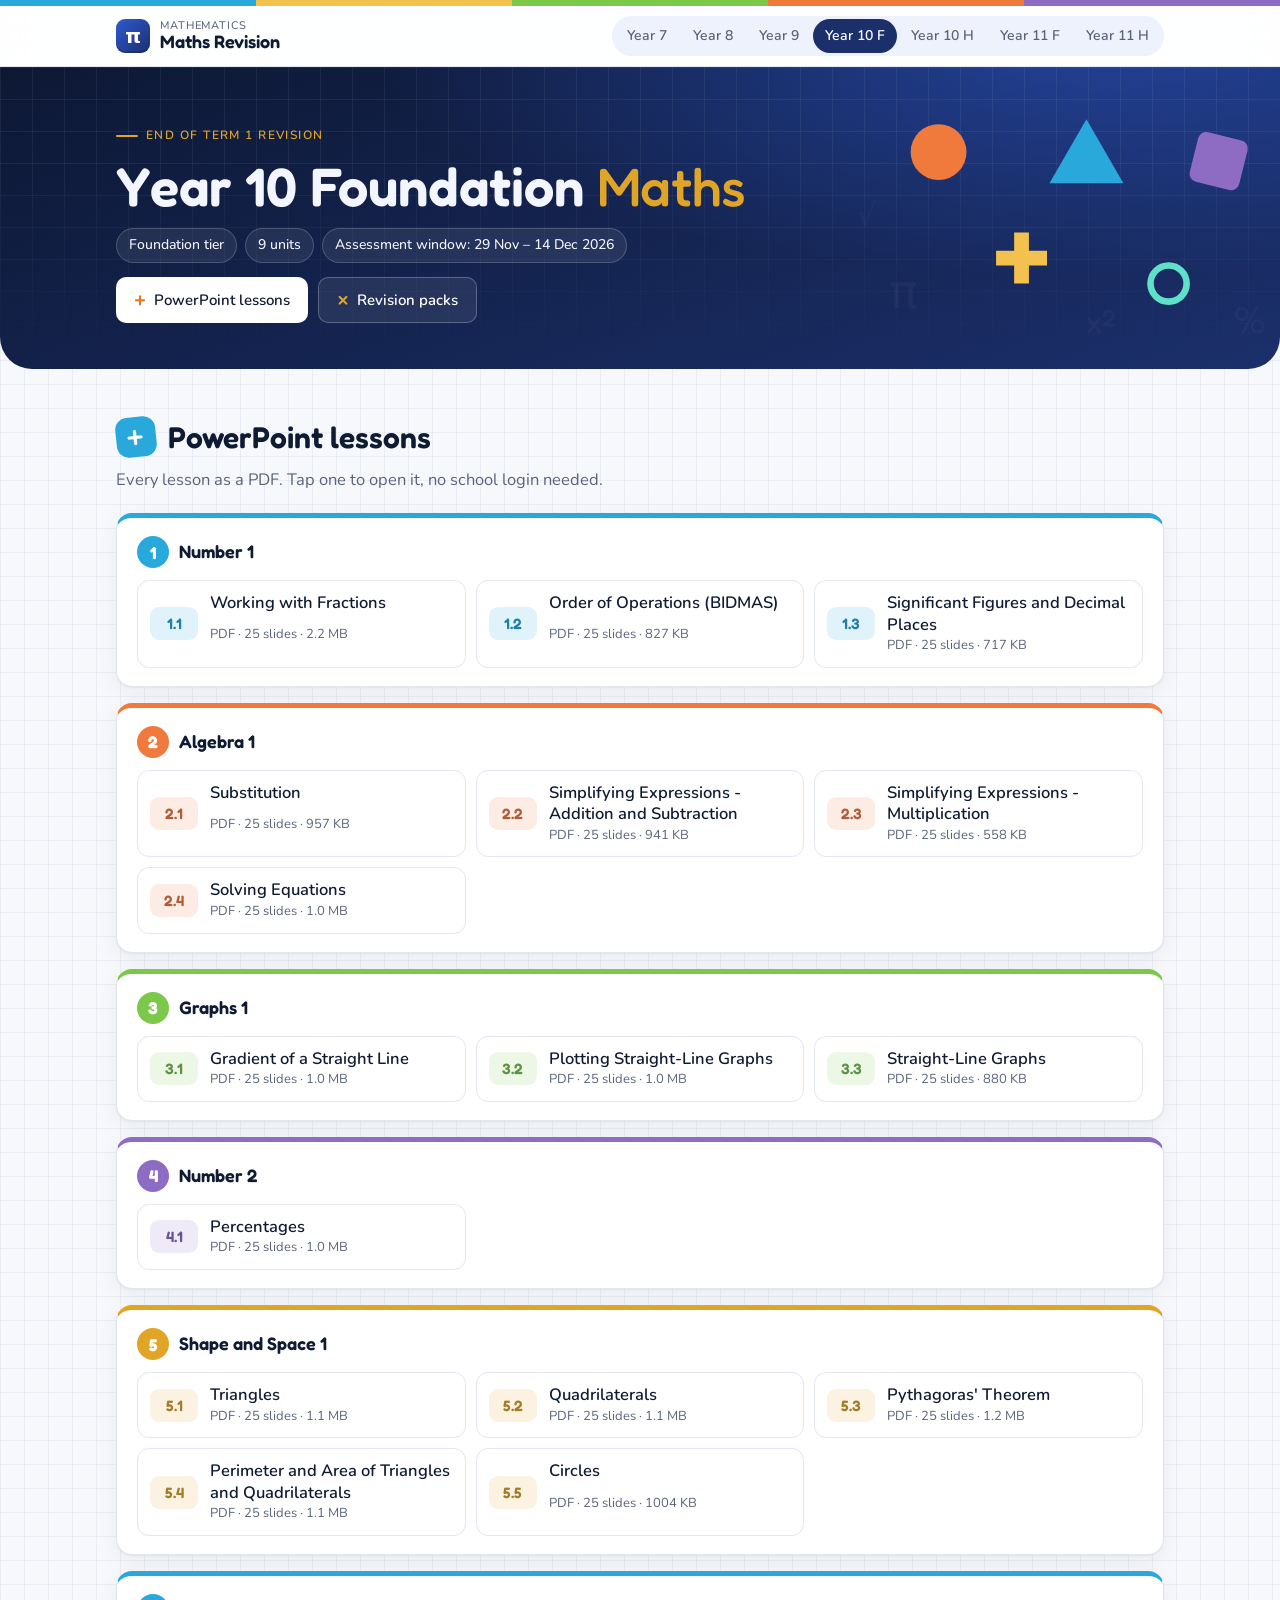
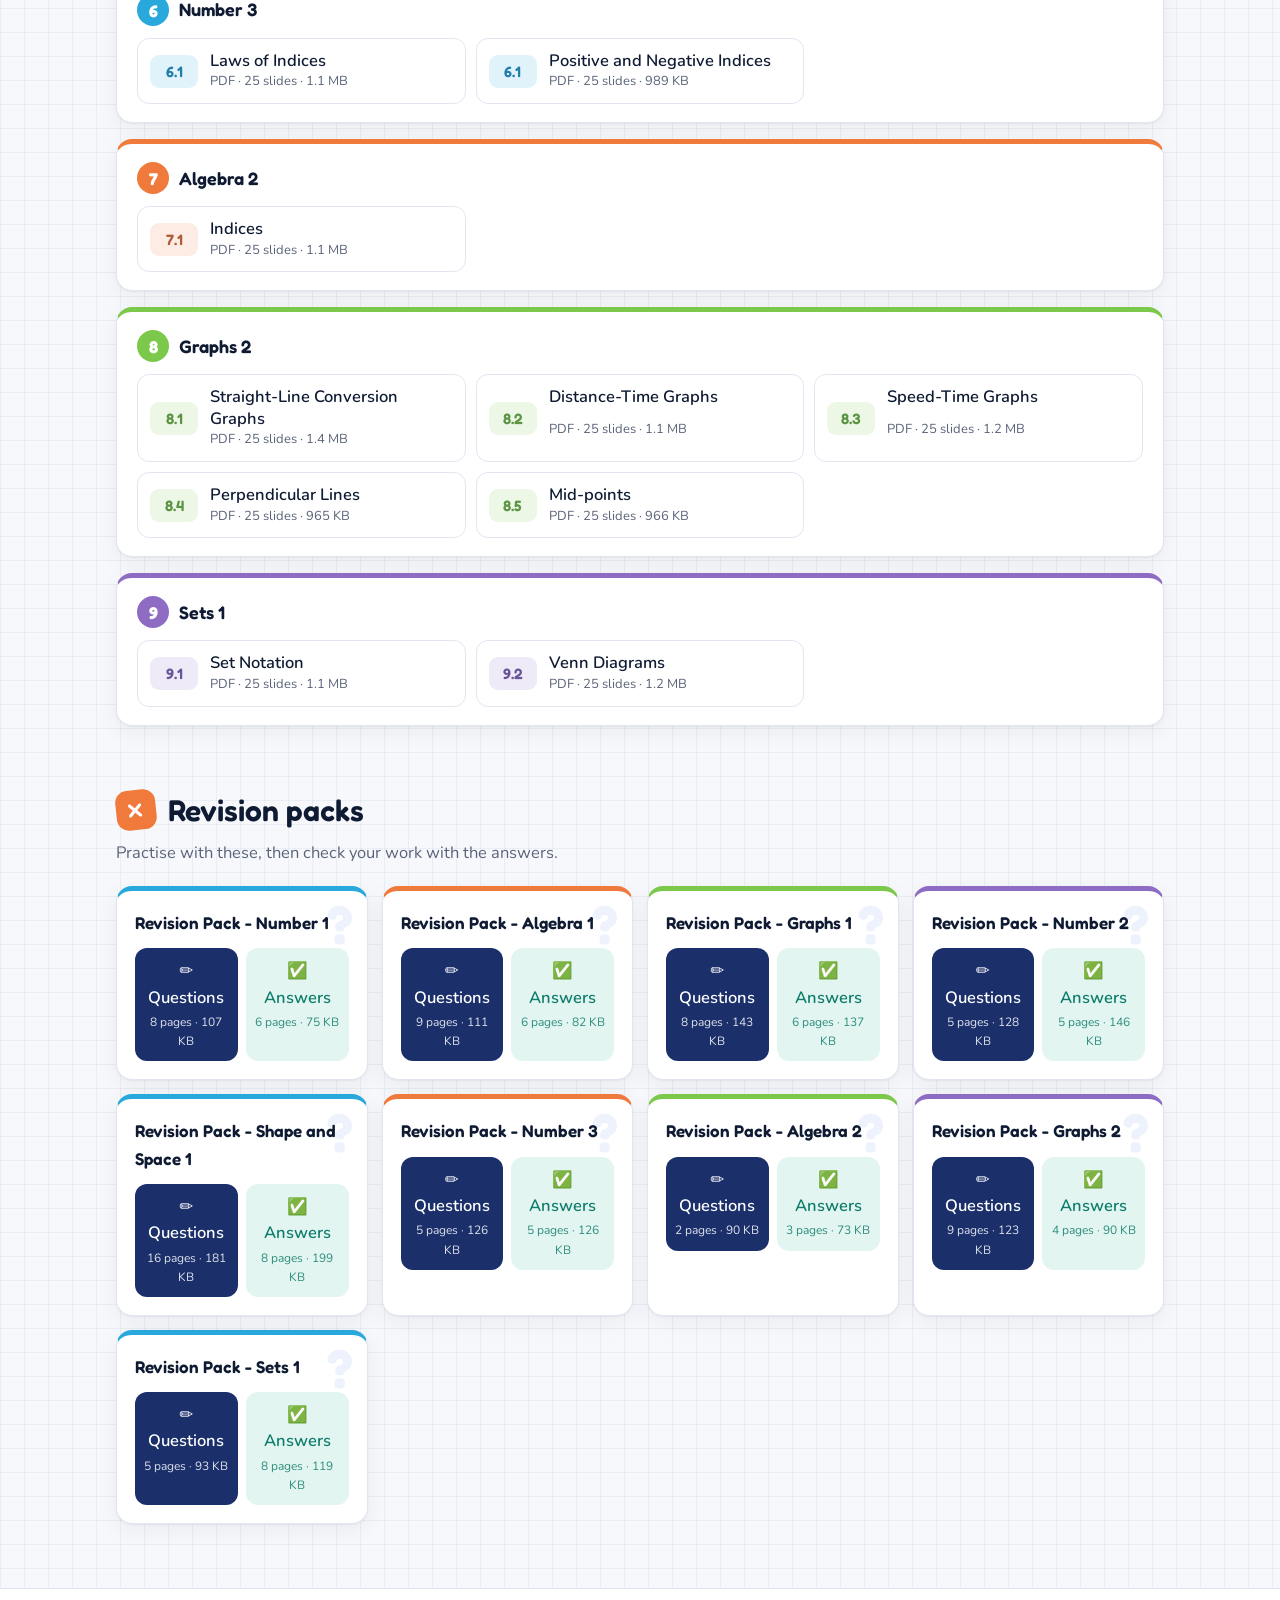
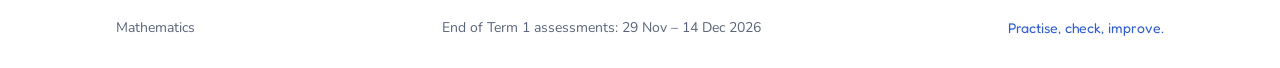
==== commit d9d12265: "Make the site friendlier: playful colours and shapes, remove school name and stats Co-Authored-By: C" ====
--- a/y10f.html
+++ b/y10f.html
@@ -1,7 +1,17 @@
 <!doctype html><html lang="en"><head><meta charset="utf-8"><meta name="viewport" content="width=device-width,initial-scale=1">
-<title>Year 10 Foundation Maths Revision</title><link rel="preconnect" href="https://fonts.googleapis.com"><link href="https://fonts.googleapis.com/css2?family=Fraunces:ital,opsz,wght@0,9..144,500;0,9..144,600;1,9..144,400;1,9..144,500&family=Inter:wght@400;500;600;700&display=swap" rel="stylesheet">
-<link rel="stylesheet" href="assets/style.css"></head><body><header class="top"><div class="wrap"><a class="brand" href="index.html"><span class="logo">π</span><span><small>EPG Secondary School</small><b>Maths Revision</b></span></a><nav class="years"><a href="y7.html" class="">Year 7</a><a href="y8.html" class="">Year 8</a><a href="y9.html" class="">Year 9</a><a href="y10f.html" class="on">Year 10 F</a><a href="y10h.html" class="">Year 10 H</a><a href="y11f.html" class="">Year 11 F</a><a href="y11h.html" class="">Year 11 H</a></nav></div></header><main><section class="hero"><svg class="deco" viewBox="0 0 560 320" preserveAspectRatio="xMaxYMid slice" aria-hidden="true"><line class="axis" x1="250" y1="270" x2="540" y2="270"/><line class="axis" x1="290" y1="300" x2="290" y2="40"/><path class="curve" d="M300 60 Q395 470 500 60"/><polygon class="tri" points="110,250 210,250 110,170"/><text x="122" y="242" font-size="13">90°</text><text x="40" y="80" font-size="34" font-style="italic">a² + b² = c²</text><text x="330" y="120" font-size="22" font-style="italic">y = x²</text><text x="60" y="150" font-size="52">π</text><text x="420" y="300" font-size="40">∑</text><text x="200" y="300" font-size="26" font-style="italic">√x</text><text x="470" y="190" font-size="30">∞</text><text x="180" y="40" font-size="20" font-style="italic">y = mx + c</text></svg><div class="wrap">
+<title>Year 10 Foundation Maths Revision</title><link rel="preconnect" href="https://fonts.googleapis.com"><link href="https://fonts.googleapis.com/css2?family=Fredoka:wght@500;600;700&family=Nunito:wght@400;600;700;800&display=swap" rel="stylesheet">
+<link rel="stylesheet" href="assets/style.css"></head><body><div class="rainbow" aria-hidden="true"><i></i><i></i><i></i><i></i><i></i></div><header class="top"><div class="wrap"><a class="brand" href="index.html"><span class="logo">π</span><span><small>Mathematics</small><b>Maths Revision</b></span></a><nav class="years"><a href="y7.html" class="">Year 7</a><a href="y8.html" class="">Year 8</a><a href="y9.html" class="">Year 9</a><a href="y10f.html" class="on">Year 10 F</a><a href="y10h.html" class="">Year 10 H</a><a href="y11f.html" class="">Year 11 F</a><a href="y11h.html" class="">Year 11 H</a></nav></div></header><main><section class="hero"><svg class="deco" viewBox="0 0 560 320" preserveAspectRatio="xMaxYMid meet" aria-hidden="true">
+<g class="fl f1"><circle cx="120" cy="80" r="34" fill="#f07a3c"/></g>
+<g class="fl f2"><polygon points="300,40 345,118 255,118" fill="#29a9db"/></g>
+<g class="fl f3"><rect x="430" y="60" width="62" height="62" rx="10" fill="#8e6cc4" transform="rotate(14 461 91)"/></g>
+<g class="fl f4"><path d="M190 200h22v-22h18v22h22v18h-22v22h-18v-22h-22z" fill="#f2c14e"/></g>
+<g class="fl f2"><circle cx="400" cy="240" r="22" fill="none" stroke="#5fe0c8" stroke-width="8"/></g>
+<g class="fl f1"><text x="60" y="270" font-size="58" fill="#ffffff" opacity=".22" font-family="Fredoka,sans-serif">π</text></g>
+<g class="fl f3"><text x="300" y="300" font-size="40" fill="#ffffff" opacity=".2" font-family="Fredoka,sans-serif">x²</text></g>
+<g class="fl f4"><text x="480" y="300" font-size="46" fill="#ffffff" opacity=".2" font-family="Fredoka,sans-serif">%</text></g>
+<g class="fl f2"><text x="20" y="170" font-size="38" fill="#ffffff" opacity=".18" font-family="Fredoka,sans-serif">√</text></g>
+</svg><div class="wrap">
 <p class="eyebrow">End of Term 1 revision</p><h1>Year 10 Foundation <em>Maths</em></h1><div class="chips"><span class="chip">Foundation tier</span><span class="chip">9 units</span><span class="chip">Assessment window: 29 Nov – 14 Dec 2026</span></div>
-<div class="jump"><a href="#lessons"><span>01</span> PowerPoint lessons</a><a href="#packs"><span>02</span> Revision packs</a></div></div></section>
-<div class="wrap"><section id="lessons"><div class="shead"><span class="sno">01</span><h2>PowerPoint lessons</h2></div><p class="lead">Every lesson as a PDF. Tap one to open it, no school login needed.</p><div class="lgroup"><h3>Number 1</h3><div class="decks"><a class="deck" href="lessons/y10/1.1-Working-with-Fractions.pdf" target="_blank" rel="noopener"><span class="dnum">1.1</span><span class="dname">Working with Fractions</span><span class="dmeta">PDF · 25 slides · 2.2 MB</span></a><a class="deck" href="lessons/y10/1.2-Order-of-Operations-BIDMAS.pdf" target="_blank" rel="noopener"><span class="dnum">1.2</span><span class="dname">Order of Operations (BIDMAS)</span><span class="dmeta">PDF · 25 slides · 827 KB</span></a><a class="deck" href="lessons/y10/1.3-Significant-Figures-and-Decimal-Places.pdf" target="_blank" rel="noopener"><span class="dnum">1.3</span><span class="dname">Significant Figures and Decimal Places</span><span class="dmeta">PDF · 25 slides · 717 KB</span></a></div></div><div class="lgroup"><h3>Algebra 1</h3><div class="decks"><a class="deck" href="lessons/y10/2.1-Substitution.pdf" target="_blank" rel="noopener"><span class="dnum">2.1</span><span class="dname">Substitution</span><span class="dmeta">PDF · 25 slides · 957 KB</span></a><a class="deck" href="lessons/y10/2.2-Simplifying-Expressions---Addition-and-Subtraction.pdf" target="_blank" rel="noopener"><span class="dnum">2.2</span><span class="dname">Simplifying Expressions - Addition and Subtraction</span><span class="dmeta">PDF · 25 slides · 941 KB</span></a><a class="deck" href="lessons/y10/2.3-Simplifying-Expressions---Multiplication.pdf" target="_blank" rel="noopener"><span class="dnum">2.3</span><span class="dname">Simplifying Expressions - Multiplication</span><span class="dmeta">PDF · 25 slides · 558 KB</span></a><a class="deck" href="lessons/y10/2.4-Solving-Equations.pdf" target="_blank" rel="noopener"><span class="dnum">2.4</span><span class="dname">Solving Equations</span><span class="dmeta">PDF · 25 slides · 1.0 MB</span></a></div></div><div class="lgroup"><h3>Graphs 1</h3><div class="decks"><a class="deck" href="lessons/y10/3.1-Gradient-of-a-Straight-Line.pdf" target="_blank" rel="noopener"><span class="dnum">3.1</span><span class="dname">Gradient of a Straight Line</span><span class="dmeta">PDF · 25 slides · 1.0 MB</span></a><a class="deck" href="lessons/y10/3.2-Plotting-Straight-Line-Graphs.pdf" target="_blank" rel="noopener"><span class="dnum">3.2</span><span class="dname">Plotting Straight-Line Graphs</span><span class="dmeta">PDF · 25 slides · 1.0 MB</span></a><a class="deck" href="lessons/y10/3.3-Straight-Line-Graphs.pdf" target="_blank" rel="noopener"><span class="dnum">3.3</span><span class="dname">Straight-Line Graphs</span><span class="dmeta">PDF · 25 slides · 880 KB</span></a></div></div><div class="lgroup"><h3>Number 2</h3><div class="decks"><a class="deck" href="lessons/y10/4.1-Percentages.pdf" target="_blank" rel="noopener"><span class="dnum">4.1</span><span class="dname">Percentages</span><span class="dmeta">PDF · 25 slides · 1.0 MB</span></a></div></div><div class="lgroup"><h3>Shape and Space 1</h3><div class="decks"><a class="deck" href="lessons/y10/5.1-Triangles.pdf" target="_blank" rel="noopener"><span class="dnum">5.1</span><span class="dname">Triangles</span><span class="dmeta">PDF · 25 slides · 1.1 MB</span></a><a class="deck" href="lessons/y10/5.2-Quadrilaterals.pdf" target="_blank" rel="noopener"><span class="dnum">5.2</span><span class="dname">Quadrilaterals</span><span class="dmeta">PDF · 25 slides · 1.1 MB</span></a><a class="deck" href="lessons/y10/5.3-Pythagoras-Theorem.pdf" target="_blank" rel="noopener"><span class="dnum">5.3</span><span class="dname">Pythagoras&#x27; Theorem</span><span class="dmeta">PDF · 25 slides · 1.2 MB</span></a><a class="deck" href="lessons/y10/5.4-Perimeter-and-Area-of-Triangles-and-Quadrilaterals.pdf" target="_blank" rel="noopener"><span class="dnum">5.4</span><span class="dname">Perimeter and Area of Triangles and Quadrilaterals</span><span class="dmeta">PDF · 25 slides · 1.1 MB</span></a><a class="deck" href="lessons/y10/5.5-Circles.pdf" target="_blank" rel="noopener"><span class="dnum">5.5</span><span class="dname">Circles</span><span class="dmeta">PDF · 25 slides · 1004 KB</span></a></div></div><div class="lgroup"><h3>Number 3</h3><div class="decks"><a class="deck" href="lessons/y10/6.1-Laws-of-Indices.pdf" target="_blank" rel="noopener"><span class="dnum">6.1</span><span class="dname">Laws of Indices</span><span class="dmeta">PDF · 25 slides · 1.1 MB</span></a><a class="deck" href="lessons/y10/6.1-Positive-and-Negative-Indices.pdf" target="_blank" rel="noopener"><span class="dnum">6.1</span><span class="dname">Positive and Negative Indices</span><span class="dmeta">PDF · 25 slides · 989 KB</span></a></div></div><div class="lgroup"><h3>Algebra 2</h3><div class="decks"><a class="deck" href="lessons/y10/7.1-Indices.pdf" target="_blank" rel="noopener"><span class="dnum">7.1</span><span class="dname">Indices</span><span class="dmeta">PDF · 25 slides · 1.1 MB</span></a></div></div><div class="lgroup"><h3>Graphs 2</h3><div class="decks"><a class="deck" href="lessons/y10/8.1-Straight-Line-Conversion-Graphs.pdf" target="_blank" rel="noopener"><span class="dnum">8.1</span><span class="dname">Straight-Line Conversion Graphs</span><span class="dmeta">PDF · 25 slides · 1.4 MB</span></a><a class="deck" href="lessons/y10/8.2-Distance-Time-Graphs.pdf" target="_blank" rel="noopener"><span class="dnum">8.2</span><span class="dname">Distance-Time Graphs</span><span class="dmeta">PDF · 25 slides · 1.1 MB</span></a><a class="deck" href="lessons/y10/8.3-Speed-Time-Graphs.pdf" target="_blank" rel="noopener"><span class="dnum">8.3</span><span class="dname">Speed-Time Graphs</span><span class="dmeta">PDF · 25 slides · 1.2 MB</span></a><a class="deck" href="lessons/y10/8.4-Perpendicular-Lines.pdf" target="_blank" rel="noopener"><span class="dnum">8.4</span><span class="dname">Perpendicular Lines</span><span class="dmeta">PDF · 25 slides · 965 KB</span></a><a class="deck" href="lessons/y10/8.5-Mid-points.pdf" target="_blank" rel="noopener"><span class="dnum">8.5</span><span class="dname">Mid-points</span><span class="dmeta">PDF · 25 slides · 966 KB</span></a></div></div><div class="lgroup"><h3>Sets 1</h3><div class="decks"><a class="deck" href="lessons/y10/9.1-Set-Notation.pdf" target="_blank" rel="noopener"><span class="dnum">9.1</span><span class="dname">Set Notation</span><span class="dmeta">PDF · 25 slides · 1.1 MB</span></a><a class="deck" href="lessons/y10/9.2-Venn-Diagrams.pdf" target="_blank" rel="noopener"><span class="dnum">9.2</span><span class="dname">Venn Diagrams</span><span class="dmeta">PDF · 25 slides · 1.2 MB</span></a></div></div></section>
-<section id="packs"><div class="shead"><span class="sno">02</span><h2>Revision packs</h2></div><p class="lead">Practise with these, then check your work with the answers.</p><div class="packs"><div class="pack"><div class="ptitle">Revision Pack - Number 1</div><div class="pbtns"><a class="pbtn q" href="packs/y10f/Year-10-F---Number-1-Revision-Pack.pdf" target="_blank" rel="noopener">Questions<small>8 pages · 107 KB</small></a><a class="pbtn a" href="packs/y10f/Year-10-F---Number-1-Revision-Pack-Answers.pdf" target="_blank" rel="noopener">Answers<small>6 pages · 75 KB</small></a></div></div><div class="pack"><div class="ptitle">Revision Pack - Algebra 1</div><div class="pbtns"><a class="pbtn q" href="packs/y10f/Year-10-F---Algebra-1-Revision-Pack.pdf" target="_blank" rel="noopener">Questions<small>9 pages · 111 KB</small></a><a class="pbtn a" href="packs/y10f/Year-10-F---Algebra-1-Revision-Pack-Answers.pdf" target="_blank" rel="noopener">Answers<small>6 pages · 82 KB</small></a></div></div><div class="pack"><div class="ptitle">Revision Pack - Graphs 1</div><div class="pbtns"><a class="pbtn q" href="packs/y10f/Year-10-F---Graphs-1-Revision-Pack.pdf" target="_blank" rel="noopener">Questions<small>8 pages · 143 KB</small></a><a class="pbtn a" href="packs/y10f/Year-10-F---Graphs-1-Revision-Pack-Answers.pdf" target="_blank" rel="noopener">Answers<small>6 pages · 137 KB</small></a></div></div><div class="pack"><div class="ptitle">Revision Pack - Number 2</div><div class="pbtns"><a class="pbtn q" href="packs/y10f/Year-10-F---Number-2-Revision-Pack.pdf" target="_blank" rel="noopener">Questions<small>5 pages · 128 KB</small></a><a class="pbtn a" href="packs/y10f/Year-10-F---Number-2-Revision-Pack-Answers.pdf" target="_blank" rel="noopener">Answers<small>5 pages · 146 KB</small></a></div></div><div class="pack"><div class="ptitle">Revision Pack - Shape and Space 1</div><div class="pbtns"><a class="pbtn q" href="packs/y10f/Year-10-F---Shape-and-Space-1-Revision-Pack.pdf" target="_blank" rel="noopener">Questions<small>16 pages · 181 KB</small></a><a class="pbtn a" href="packs/y10f/Year-10-F---Shape-and-Space-1-Revision-Pack-Answers.pdf" target="_blank" rel="noopener">Answers<small>8 pages · 199 KB</small></a></div></div><div class="pack"><div class="ptitle">Revision Pack - Number 3</div><div class="pbtns"><a class="pbtn q" href="packs/y10f/Year-10-F---Number-3-Revision-Pack.pdf" target="_blank" rel="noopener">Questions<small>5 pages · 126 KB</small></a><a class="pbtn a" href="packs/y10f/Year-10-F---Number-3-Revision-Pack-Answers.pdf" target="_blank" rel="noopener">Answers<small>5 pages · 126 KB</small></a></div></div><div class="pack"><div class="ptitle">Revision Pack - Algebra 2</div><div class="pbtns"><a class="pbtn q" href="packs/y10f/Year-10-F---Algebra-2-Revision-Pack.pdf" target="_blank" rel="noopener">Questions<small>2 pages · 90 KB</small></a><a class="pbtn a" href="packs/y10f/Year-10-F---Algebra-2-Revision-Pack-Answers.pdf" target="_blank" rel="noopener">Answers<small>3 pages · 73 KB</small></a></div></div><div class="pack"><div class="ptitle">Revision Pack - Graphs 2</div><div class="pbtns"><a class="pbtn q" href="packs/y10f/Year-10-F---Graphs-2-Revision-Pack.pdf" target="_blank" rel="noopener">Questions<small>9 pages · 123 KB</small></a><a class="pbtn a" href="packs/y10f/Year-10-F---Graphs-2-Revision-Pack-Answers.pdf" target="_blank" rel="noopener">Answers<small>4 pages · 90 KB</small></a></div></div><div class="pack"><div class="ptitle">Revision Pack - Sets 1</div><div class="pbtns"><a class="pbtn q" href="packs/y10f/Year-10-F---Sets-1-Revision-Pack.pdf" target="_blank" rel="noopener">Questions<small>5 pages · 93 KB</small></a><a class="pbtn a" href="packs/y10f/Year-10-F---Sets-1-Revision-Pack-Answers.pdf" target="_blank" rel="noopener">Answers<small>8 pages · 119 KB</small></a></div></div></div></section></div></main><footer><div class="wrap"><span>EPG Secondary School · Mathematics Department</span><span>End of Term 1 assessments: 29 Nov – 14 Dec 2026</span><span class="f">Practise, check, improve.</span></div></footer></body></html>+<div class="jump"><a href="#lessons"><span>+</span> PowerPoint lessons</a><a href="#packs"><span>×</span> Revision packs</a></div></div></section>
+<div class="wrap"><section id="lessons"><div class="shead"><span class="sno s1">+</span><h2>PowerPoint lessons</h2></div><p class="lead">Every lesson as a PDF. Tap one to open it, no school login needed.</p><div class="lgroup u1"><h3><span class="ucirc">1</span>Number 1</h3><div class="decks"><a class="deck" href="lessons/y10/1.1-Working-with-Fractions.pdf" target="_blank" rel="noopener"><span class="dnum">1.1</span><span class="dname">Working with Fractions</span><span class="dmeta">PDF · 25 slides · 2.2 MB</span></a><a class="deck" href="lessons/y10/1.2-Order-of-Operations-BIDMAS.pdf" target="_blank" rel="noopener"><span class="dnum">1.2</span><span class="dname">Order of Operations (BIDMAS)</span><span class="dmeta">PDF · 25 slides · 827 KB</span></a><a class="deck" href="lessons/y10/1.3-Significant-Figures-and-Decimal-Places.pdf" target="_blank" rel="noopener"><span class="dnum">1.3</span><span class="dname">Significant Figures and Decimal Places</span><span class="dmeta">PDF · 25 slides · 717 KB</span></a></div></div><div class="lgroup u2"><h3><span class="ucirc">2</span>Algebra 1</h3><div class="decks"><a class="deck" href="lessons/y10/2.1-Substitution.pdf" target="_blank" rel="noopener"><span class="dnum">2.1</span><span class="dname">Substitution</span><span class="dmeta">PDF · 25 slides · 957 KB</span></a><a class="deck" href="lessons/y10/2.2-Simplifying-Expressions---Addition-and-Subtraction.pdf" target="_blank" rel="noopener"><span class="dnum">2.2</span><span class="dname">Simplifying Expressions - Addition and Subtraction</span><span class="dmeta">PDF · 25 slides · 941 KB</span></a><a class="deck" href="lessons/y10/2.3-Simplifying-Expressions---Multiplication.pdf" target="_blank" rel="noopener"><span class="dnum">2.3</span><span class="dname">Simplifying Expressions - Multiplication</span><span class="dmeta">PDF · 25 slides · 558 KB</span></a><a class="deck" href="lessons/y10/2.4-Solving-Equations.pdf" target="_blank" rel="noopener"><span class="dnum">2.4</span><span class="dname">Solving Equations</span><span class="dmeta">PDF · 25 slides · 1.0 MB</span></a></div></div><div class="lgroup u3"><h3><span class="ucirc">3</span>Graphs 1</h3><div class="decks"><a class="deck" href="lessons/y10/3.1-Gradient-of-a-Straight-Line.pdf" target="_blank" rel="noopener"><span class="dnum">3.1</span><span class="dname">Gradient of a Straight Line</span><span class="dmeta">PDF · 25 slides · 1.0 MB</span></a><a class="deck" href="lessons/y10/3.2-Plotting-Straight-Line-Graphs.pdf" target="_blank" rel="noopener"><span class="dnum">3.2</span><span class="dname">Plotting Straight-Line Graphs</span><span class="dmeta">PDF · 25 slides · 1.0 MB</span></a><a class="deck" href="lessons/y10/3.3-Straight-Line-Graphs.pdf" target="_blank" rel="noopener"><span class="dnum">3.3</span><span class="dname">Straight-Line Graphs</span><span class="dmeta">PDF · 25 slides · 880 KB</span></a></div></div><div class="lgroup u4"><h3><span class="ucirc">4</span>Number 2</h3><div class="decks"><a class="deck" href="lessons/y10/4.1-Percentages.pdf" target="_blank" rel="noopener"><span class="dnum">4.1</span><span class="dname">Percentages</span><span class="dmeta">PDF · 25 slides · 1.0 MB</span></a></div></div><div class="lgroup u5"><h3><span class="ucirc">5</span>Shape and Space 1</h3><div class="decks"><a class="deck" href="lessons/y10/5.1-Triangles.pdf" target="_blank" rel="noopener"><span class="dnum">5.1</span><span class="dname">Triangles</span><span class="dmeta">PDF · 25 slides · 1.1 MB</span></a><a class="deck" href="lessons/y10/5.2-Quadrilaterals.pdf" target="_blank" rel="noopener"><span class="dnum">5.2</span><span class="dname">Quadrilaterals</span><span class="dmeta">PDF · 25 slides · 1.1 MB</span></a><a class="deck" href="lessons/y10/5.3-Pythagoras-Theorem.pdf" target="_blank" rel="noopener"><span class="dnum">5.3</span><span class="dname">Pythagoras&#x27; Theorem</span><span class="dmeta">PDF · 25 slides · 1.2 MB</span></a><a class="deck" href="lessons/y10/5.4-Perimeter-and-Area-of-Triangles-and-Quadrilaterals.pdf" target="_blank" rel="noopener"><span class="dnum">5.4</span><span class="dname">Perimeter and Area of Triangles and Quadrilaterals</span><span class="dmeta">PDF · 25 slides · 1.1 MB</span></a><a class="deck" href="lessons/y10/5.5-Circles.pdf" target="_blank" rel="noopener"><span class="dnum">5.5</span><span class="dname">Circles</span><span class="dmeta">PDF · 25 slides · 1004 KB</span></a></div></div><div class="lgroup u1"><h3><span class="ucirc">6</span>Number 3</h3><div class="decks"><a class="deck" href="lessons/y10/6.1-Laws-of-Indices.pdf" target="_blank" rel="noopener"><span class="dnum">6.1</span><span class="dname">Laws of Indices</span><span class="dmeta">PDF · 25 slides · 1.1 MB</span></a><a class="deck" href="lessons/y10/6.1-Positive-and-Negative-Indices.pdf" target="_blank" rel="noopener"><span class="dnum">6.1</span><span class="dname">Positive and Negative Indices</span><span class="dmeta">PDF · 25 slides · 989 KB</span></a></div></div><div class="lgroup u2"><h3><span class="ucirc">7</span>Algebra 2</h3><div class="decks"><a class="deck" href="lessons/y10/7.1-Indices.pdf" target="_blank" rel="noopener"><span class="dnum">7.1</span><span class="dname">Indices</span><span class="dmeta">PDF · 25 slides · 1.1 MB</span></a></div></div><div class="lgroup u3"><h3><span class="ucirc">8</span>Graphs 2</h3><div class="decks"><a class="deck" href="lessons/y10/8.1-Straight-Line-Conversion-Graphs.pdf" target="_blank" rel="noopener"><span class="dnum">8.1</span><span class="dname">Straight-Line Conversion Graphs</span><span class="dmeta">PDF · 25 slides · 1.4 MB</span></a><a class="deck" href="lessons/y10/8.2-Distance-Time-Graphs.pdf" target="_blank" rel="noopener"><span class="dnum">8.2</span><span class="dname">Distance-Time Graphs</span><span class="dmeta">PDF · 25 slides · 1.1 MB</span></a><a class="deck" href="lessons/y10/8.3-Speed-Time-Graphs.pdf" target="_blank" rel="noopener"><span class="dnum">8.3</span><span class="dname">Speed-Time Graphs</span><span class="dmeta">PDF · 25 slides · 1.2 MB</span></a><a class="deck" href="lessons/y10/8.4-Perpendicular-Lines.pdf" target="_blank" rel="noopener"><span class="dnum">8.4</span><span class="dname">Perpendicular Lines</span><span class="dmeta">PDF · 25 slides · 965 KB</span></a><a class="deck" href="lessons/y10/8.5-Mid-points.pdf" target="_blank" rel="noopener"><span class="dnum">8.5</span><span class="dname">Mid-points</span><span class="dmeta">PDF · 25 slides · 966 KB</span></a></div></div><div class="lgroup u4"><h3><span class="ucirc">9</span>Sets 1</h3><div class="decks"><a class="deck" href="lessons/y10/9.1-Set-Notation.pdf" target="_blank" rel="noopener"><span class="dnum">9.1</span><span class="dname">Set Notation</span><span class="dmeta">PDF · 25 slides · 1.1 MB</span></a><a class="deck" href="lessons/y10/9.2-Venn-Diagrams.pdf" target="_blank" rel="noopener"><span class="dnum">9.2</span><span class="dname">Venn Diagrams</span><span class="dmeta">PDF · 25 slides · 1.2 MB</span></a></div></div></section>
+<section id="packs"><div class="shead"><span class="sno s2">×</span><h2>Revision packs</h2></div><p class="lead">Practise with these, then check your work with the answers.</p><div class="packs"><div class="pack"><div class="ptitle">Revision Pack - Number 1</div><div class="pbtns"><a class="pbtn q" href="packs/y10f/Year-10-F---Number-1-Revision-Pack.pdf" target="_blank" rel="noopener">✏️ Questions<small>8 pages · 107 KB</small></a><a class="pbtn a" href="packs/y10f/Year-10-F---Number-1-Revision-Pack-Answers.pdf" target="_blank" rel="noopener">✅ Answers<small>6 pages · 75 KB</small></a></div></div><div class="pack"><div class="ptitle">Revision Pack - Algebra 1</div><div class="pbtns"><a class="pbtn q" href="packs/y10f/Year-10-F---Algebra-1-Revision-Pack.pdf" target="_blank" rel="noopener">✏️ Questions<small>9 pages · 111 KB</small></a><a class="pbtn a" href="packs/y10f/Year-10-F---Algebra-1-Revision-Pack-Answers.pdf" target="_blank" rel="noopener">✅ Answers<small>6 pages · 82 KB</small></a></div></div><div class="pack"><div class="ptitle">Revision Pack - Graphs 1</div><div class="pbtns"><a class="pbtn q" href="packs/y10f/Year-10-F---Graphs-1-Revision-Pack.pdf" target="_blank" rel="noopener">✏️ Questions<small>8 pages · 143 KB</small></a><a class="pbtn a" href="packs/y10f/Year-10-F---Graphs-1-Revision-Pack-Answers.pdf" target="_blank" rel="noopener">✅ Answers<small>6 pages · 137 KB</small></a></div></div><div class="pack"><div class="ptitle">Revision Pack - Number 2</div><div class="pbtns"><a class="pbtn q" href="packs/y10f/Year-10-F---Number-2-Revision-Pack.pdf" target="_blank" rel="noopener">✏️ Questions<small>5 pages · 128 KB</small></a><a class="pbtn a" href="packs/y10f/Year-10-F---Number-2-Revision-Pack-Answers.pdf" target="_blank" rel="noopener">✅ Answers<small>5 pages · 146 KB</small></a></div></div><div class="pack"><div class="ptitle">Revision Pack - Shape and Space 1</div><div class="pbtns"><a class="pbtn q" href="packs/y10f/Year-10-F---Shape-and-Space-1-Revision-Pack.pdf" target="_blank" rel="noopener">✏️ Questions<small>16 pages · 181 KB</small></a><a class="pbtn a" href="packs/y10f/Year-10-F---Shape-and-Space-1-Revision-Pack-Answers.pdf" target="_blank" rel="noopener">✅ Answers<small>8 pages · 199 KB</small></a></div></div><div class="pack"><div class="ptitle">Revision Pack - Number 3</div><div class="pbtns"><a class="pbtn q" href="packs/y10f/Year-10-F---Number-3-Revision-Pack.pdf" target="_blank" rel="noopener">✏️ Questions<small>5 pages · 126 KB</small></a><a class="pbtn a" href="packs/y10f/Year-10-F---Number-3-Revision-Pack-Answers.pdf" target="_blank" rel="noopener">✅ Answers<small>5 pages · 126 KB</small></a></div></div><div class="pack"><div class="ptitle">Revision Pack - Algebra 2</div><div class="pbtns"><a class="pbtn q" href="packs/y10f/Year-10-F---Algebra-2-Revision-Pack.pdf" target="_blank" rel="noopener">✏️ Questions<small>2 pages · 90 KB</small></a><a class="pbtn a" href="packs/y10f/Year-10-F---Algebra-2-Revision-Pack-Answers.pdf" target="_blank" rel="noopener">✅ Answers<small>3 pages · 73 KB</small></a></div></div><div class="pack"><div class="ptitle">Revision Pack - Graphs 2</div><div class="pbtns"><a class="pbtn q" href="packs/y10f/Year-10-F---Graphs-2-Revision-Pack.pdf" target="_blank" rel="noopener">✏️ Questions<small>9 pages · 123 KB</small></a><a class="pbtn a" href="packs/y10f/Year-10-F---Graphs-2-Revision-Pack-Answers.pdf" target="_blank" rel="noopener">✅ Answers<small>4 pages · 90 KB</small></a></div></div><div class="pack"><div class="ptitle">Revision Pack - Sets 1</div><div class="pbtns"><a class="pbtn q" href="packs/y10f/Year-10-F---Sets-1-Revision-Pack.pdf" target="_blank" rel="noopener">✏️ Questions<small>5 pages · 93 KB</small></a><a class="pbtn a" href="packs/y10f/Year-10-F---Sets-1-Revision-Pack-Answers.pdf" target="_blank" rel="noopener">✅ Answers<small>8 pages · 119 KB</small></a></div></div></div></section></div></main><footer><div class="wrap"><span>Mathematics</span><span>End of Term 1 assessments: 29 Nov – 14 Dec 2026</span><span class="f">Practise, check, improve.</span></div></footer></body></html>
--- a/assets/style.css
+++ b/assets/style.css
@@ -9,19 +9,19 @@
   --hero1:#070c1a;--hero2:#14214a;--heroink:#f3f6ff;--heromuted:#a7b4d6;--shadow:0 1px 2px rgba(0,0,0,.3),0 8px 24px rgba(0,0,0,.25)}}
 :root[data-theme="dark"]{--bg:#0b1020;--card:#131a2c;--ink:#e9edf7;--muted:#9aa5bd;--line:#252e45;--grid:rgba(157,180,255,.05);--brand:#a9bcff;--brand2:#86a2ff;--soft:#1a2440;--acc:#5fe0c8;--accsoft:#10322d;--gold:#f2c14e;--hero1:#070c1a;--hero2:#14214a}
 *{box-sizing:border-box}html{scroll-behavior:smooth}
-body{margin:0;color:var(--ink);font:16px/1.6 Inter,system-ui,-apple-system,"Segoe UI",Roboto,sans-serif;
+body{margin:0;color:var(--ink);font:16.5px/1.6 Nunito,system-ui,-apple-system,"Segoe UI",Roboto,sans-serif;
   background-color:var(--bg);
   background-image:linear-gradient(var(--grid) 1px,transparent 1px),linear-gradient(90deg,var(--grid) 1px,transparent 1px);
   background-size:24px 24px}
 a{color:inherit}.wrap{max-width:1080px;margin:0 auto;padding:0 16px}
-.serif,h1,h2,.yname,.ptitle,.btitle,.unitname{font-family:Fraunces,Georgia,"Times New Roman",serif}
+.serif,h1,h2,.yname,.ptitle,.btitle,.unitname{font-family:Fredoka,"Nunito",system-ui,sans-serif}
 /* top bar */
 .top{position:sticky;top:0;z-index:5;background:color-mix(in srgb,var(--card) 88%,transparent);backdrop-filter:saturate(1.4) blur(10px);-webkit-backdrop-filter:saturate(1.4) blur(10px);border-bottom:1px solid var(--line)}
 .top .wrap{display:flex;align-items:center;gap:16px;min-height:60px;flex-wrap:wrap;padding-top:6px;padding-bottom:6px}
 .brand{font-weight:700;text-decoration:none;display:flex;align-items:center;gap:10px;white-space:nowrap;letter-spacing:-.01em}
 .brand small{display:block;font-weight:500;font-size:11px;letter-spacing:.08em;text-transform:uppercase;color:var(--muted);line-height:1}
-.brand b{display:block;line-height:1.2;font-family:Fraunces,Georgia,serif;font-size:18px;font-weight:600}
-.logo{display:inline grid;place-items:center;width:34px;height:34px;border-radius:9px;background:linear-gradient(135deg,var(--brand2),var(--brand));color:#fff;font:600 20px/1 Fraunces,Georgia,serif;box-shadow:inset 0 -2px 0 rgba(0,0,0,.15)}
+.brand b{display:block;line-height:1.2;font-family:Fredoka,system-ui,sans-serif;font-size:18px;font-weight:600}
+.logo{display:inline grid;place-items:center;width:34px;height:34px;border-radius:9px;background:linear-gradient(135deg,var(--brand2),var(--brand));color:#fff;font:600 20px/1 Fredoka,system-ui,sans-serif;box-shadow:inset 0 -2px 0 rgba(0,0,0,.15)}
 .years{display:flex;gap:2px;overflow-x:auto;margin-left:auto;max-width:100%;scrollbar-width:none;padding:3px;background:var(--soft);border-radius:999px}
 .years::-webkit-scrollbar{display:none}
 .years a{text-decoration:none;font-size:14px;font-weight:600;padding:6px 12px;border-radius:999px;color:var(--muted);white-space:nowrap}
@@ -32,7 +32,7 @@
 .hero::before{content:"";position:absolute;inset:0;background-image:linear-gradient(rgba(255,255,255,.06) 1px,transparent 1px),linear-gradient(90deg,rgba(255,255,255,.06) 1px,transparent 1px);background-size:32px 32px;mask-image:linear-gradient(180deg,#000 30%,transparent);-webkit-mask-image:linear-gradient(180deg,#000 30%,transparent)}
 .hero .wrap{position:relative;z-index:1}
 .deco{position:absolute;right:-20px;top:0;height:100%;width:min(560px,60%);opacity:.9;pointer-events:none;z-index:0}
-.deco text{font-family:Fraunces,Georgia,serif;fill:rgba(255,255,255,.16)}
+.deco text{font-family:Fredoka,system-ui,sans-serif;fill:rgba(255,255,255,.16)}
 .deco .curve{fill:none;stroke:var(--gold);stroke-width:2.5;opacity:.75}
 .deco .axis{stroke:rgba(255,255,255,.28);stroke-width:1.5}
 .deco .tri{fill:none;stroke:rgba(255,255,255,.3);stroke-width:1.5}
@@ -48,7 +48,7 @@
 .jump a{text-decoration:none;background:#fff;color:#0f1b33;padding:10px 18px;border-radius:10px;font-weight:600;font-size:15px;display:inline-flex;align-items:center;gap:8px;transition:.15s}
 .jump a:hover{transform:translateY(-1px);box-shadow:0 6px 18px rgba(0,0,0,.25)}
 .jump a+a{background:rgba(255,255,255,.08);color:#fff;border:1px solid rgba(255,255,255,.25)}
-.jump a span{font-family:Fraunces,Georgia,serif;color:var(--gold);font-weight:600}
+.jump a span{font-family:Fredoka,system-ui,sans-serif;color:var(--gold);font-weight:600}
 /* sections */
 section[id]{padding-top:44px;scroll-margin-top:70px}
 .shead{display:flex;align-items:baseline;gap:12px;margin:0 0 4px}
@@ -56,17 +56,17 @@
 h2{font-size:clamp(24px,3.4vw,30px);margin:0;font-weight:600;letter-spacing:-.01em}
 .lead{color:var(--muted);margin:6px 0 20px}
 .lgroup,.unit{background:var(--card);border:1px solid var(--line);border-radius:16px;padding:18px 20px;box-shadow:var(--shadow);margin-bottom:16px}
-.lgroup h3,.unit h3{margin:0 0 12px;font:600 18px/1.3 Fraunces,Georgia,serif;color:var(--ink);display:flex;align-items:center;gap:10px}
+.lgroup h3,.unit h3{margin:0 0 12px;font:600 18px/1.3 Fredoka,system-ui,sans-serif;color:var(--ink);display:flex;align-items:center;gap:10px}
 .lgroup h3::before{content:"";width:6px;height:20px;border-radius:3px;background:linear-gradient(var(--brand2),var(--acc))}
 .decks{display:grid;grid-template-columns:repeat(auto-fill,minmax(270px,1fr));gap:10px}
 .deck{display:grid;grid-template-columns:auto 1fr;grid-template-rows:auto auto;column-gap:12px;text-decoration:none;border:1px solid var(--line);border-radius:12px;padding:11px 12px;transition:.15s;background:var(--card)}
 .deck:hover{border-color:var(--brand2);background:var(--soft);transform:translateY(-1px)}
-.dnum{grid-row:span 2;align-self:center;background:var(--soft);color:var(--brand);font:600 15px/1 Fraunces,Georgia,serif;border-radius:9px;padding:9px 8px;min-width:48px;text-align:center;font-variant-numeric:tabular-nums}
+.dnum{grid-row:span 2;align-self:center;background:var(--soft);color:var(--brand);font:600 15px/1 Fredoka,system-ui,sans-serif;border-radius:9px;padding:9px 8px;min-width:48px;text-align:center;font-variant-numeric:tabular-nums}
 .deck:hover .dnum{background:var(--brand);color:var(--card)}
 .dname{font-weight:600;line-height:1.3}.dmeta{font-size:13px;color:var(--muted)}
 .packs{display:grid;grid-template-columns:repeat(auto-fill,minmax(240px,1fr));gap:14px}
 .pack{position:relative;background:var(--card);border:1px solid var(--line);border-radius:16px;padding:18px;box-shadow:var(--shadow);overflow:hidden}
-.pack::after{content:"∫";position:absolute;right:12px;top:2px;font:italic 400 44px/1 Fraunces,Georgia,serif;color:var(--soft);pointer-events:none}
+.pack::after{content:"∫";position:absolute;right:12px;top:2px;font:italic 400 44px/1 Fredoka,system-ui,sans-serif;color:var(--soft);pointer-events:none}
 .ptitle{font-weight:600;font-size:17px;margin-bottom:12px;position:relative;z-index:1}
 .pbtns{display:grid;grid-template-columns:1fr 1fr;gap:8px;position:relative;z-index:1}
 .pbtn{text-decoration:none;text-align:center;border-radius:10px;padding:10px 6px;font-weight:600;display:flex;flex-direction:column;gap:2px;transition:.15s}
@@ -82,20 +82,56 @@
 .btitle{font-weight:600;font-size:17px;margin-top:4px}.book small{color:var(--muted)}
 /* home */
 .ygrid{display:grid;grid-template-columns:repeat(auto-fill,minmax(300px,1fr));gap:16px;padding:8px 0 0}
-.kslabel{margin:40px 0 14px;display:flex;align-items:center;gap:12px;font:600 13px/1 Inter,sans-serif;letter-spacing:.1em;text-transform:uppercase;color:var(--muted)}
+.kslabel{margin:40px 0 14px;display:flex;align-items:center;gap:12px;font:600 13px/1 Nunito,sans-serif;letter-spacing:.1em;text-transform:uppercase;color:var(--muted)}
 .kslabel::after{content:"";flex:1;height:1px;background:var(--line)}
 .ycard{position:relative;display:grid;grid-template-columns:auto 1fr;gap:4px 16px;align-items:center;text-decoration:none;background:var(--card);border:1px solid var(--line);border-radius:18px;padding:18px 20px;box-shadow:var(--shadow);transition:.2s;overflow:hidden}
 .ycard:hover{border-color:var(--brand2);transform:translateY(-3px);box-shadow:0 14px 30px rgba(15,27,51,.12)}
-.ybadge{grid-row:span 3;width:64px;height:64px;border-radius:14px;display:grid;place-items:center;font:600 30px/1 Fraunces,Georgia,serif;color:#fff;background:linear-gradient(140deg,var(--c1),var(--c2))}
-.ybadge sub{font:600 13px/1 Inter,sans-serif;margin-left:1px;vertical-align:baseline}
+.ybadge{grid-row:span 3;width:64px;height:64px;border-radius:14px;display:grid;place-items:center;font:600 30px/1 Fredoka,system-ui,sans-serif;color:#fff;background:linear-gradient(140deg,var(--c1),var(--c2))}
+.ybadge sub{font:600 13px/1 Nunito,sans-serif;margin-left:1px;vertical-align:baseline}
 .yname{font-size:20px;font-weight:600}.ystats{color:var(--muted);font-size:14px}.go{color:var(--brand2);font-weight:600;font-size:14px}
 .ycard:hover .go{text-decoration:underline}
 .c7{--c1:#8e6cc4;--c2:#5b3f99}.c8{--c1:#f07a3c;--c2:#c8441d}.c9{--c1:#29a9db;--c2:#1670a8}.c10{--c1:#2f5bd3;--c2:#1b2f6b}.c11{--c1:#16a08a;--c2:#0b6458}
 .stats{display:flex;flex-wrap:wrap;gap:28px;margin-top:26px}
-.stat b{display:block;font:600 30px/1 Fraunces,Georgia,serif;color:#fff}.stat span{font-size:13px;color:var(--heromuted);letter-spacing:.04em}
+.stat b{display:block;font:600 30px/1 Fredoka,system-ui,sans-serif;color:#fff}.stat span{font-size:13px;color:var(--heromuted);letter-spacing:.04em}
 footer{margin-top:64px;padding:28px 0;border-top:1px solid var(--line);color:var(--muted);font-size:14px;background:var(--card)}
 footer .wrap{display:flex;flex-wrap:wrap;gap:8px 20px;justify-content:space-between;align-items:center}
-footer .f{font-family:Fraunces,Georgia,serif;font-style:italic;color:var(--ink)}
+footer .f{font-family:Fredoka,system-ui,sans-serif;font-style:italic;color:var(--ink)}
 @media (max-width:640px){.top .wrap{gap:8px}.years{margin-left:0;width:100%}.hero{padding:36px 0 32px}.deco{display:none}.ycard{grid-template-columns:auto 1fr}.stats{display:grid;grid-template-columns:1fr 1fr;gap:16px}.stat b{font-size:24px}}
 @media (min-width:641px) and (max-width:980px){.deco{width:42%;opacity:.5}}
 .hero:not(.home) .deco{width:min(460px,42%)}
+
+/* fun layer */
+.rainbow{display:flex;height:6px}.rainbow i{flex:1}.rainbow i:nth-child(1){background:#29a9db}.rainbow i:nth-child(2){background:#f2c14e}.rainbow i:nth-child(3){background:#7cc84a}.rainbow i:nth-child(4){background:#f07a3c}.rainbow i:nth-child(5){background:#8e6cc4}
+.top{top:0}
+h1,h2,.yname,.ptitle,.btitle,.brand b,.lgroup h3{font-weight:600;letter-spacing:0}
+h1 em{font-style:normal;color:var(--gold)}
+.hero{border-radius:0 0 32px 32px}
+.deco{opacity:1}
+.fl{animation:float 6s ease-in-out infinite;transform-box:fill-box;transform-origin:center}
+.f2{animation-duration:7.5s;animation-delay:-2s}.f3{animation-duration:8s;animation-delay:-4s}.f4{animation-duration:6.5s;animation-delay:-1s}
+@keyframes float{0%,100%{transform:translateY(0) rotate(0)}50%{transform:translateY(-10px) rotate(6deg)}}
+@media (prefers-reduced-motion:reduce){.fl{animation:none}}
+.sno{display:inline-grid;place-items:center;width:40px;height:40px;border-radius:12px;padding:0;font:700 24px/1 Fredoka,sans-serif;color:#fff;transform:rotate(-6deg);background:var(--brand2)}
+.sno.s1{background:#29a9db}.sno.s2{background:#f07a3c}.sno.s3{background:#8e6cc4}
+.shead{align-items:center}
+.jump a span{font:700 18px/1 Fredoka,sans-serif}
+.lgroup{border-top:5px solid var(--uc)}
+.lgroup h3::before{display:none}
+.ucirc{display:inline-grid;place-items:center;width:32px;height:32px;border-radius:50%;background:var(--uc);color:#fff;font:700 17px/1 Fredoka,sans-serif;flex:none}
+.u1{--uc:#29a9db}.u2{--uc:#f07a3c}.u3{--uc:#7cc84a}.u4{--uc:#8e6cc4}.u5{--uc:#e0a526}
+.lgroup .dnum{background:color-mix(in srgb,var(--uc) 14%,var(--card));color:color-mix(in srgb,var(--uc) 70%,var(--ink));font-family:Fredoka,sans-serif;font-weight:600}
+.lgroup .deck:hover{border-color:var(--uc);background:color-mix(in srgb,var(--uc) 7%,var(--card))}
+.lgroup .deck:hover .dnum{background:var(--uc);color:#fff}
+.pack::after{content:"?";font:700 54px/1 Fredoka,sans-serif;color:var(--soft);top:6px;right:14px;font-style:normal}
+.pack:nth-child(4n+1){border-top:5px solid #29a9db}.pack:nth-child(4n+2){border-top:5px solid #f07a3c}.pack:nth-child(4n+3){border-top:5px solid #7cc84a}.pack:nth-child(4n+4){border-top:5px solid #8e6cc4}
+.pbtn{border-radius:12px}
+.ycard{border-radius:22px}
+.ybadge{border-radius:18px;transform:rotate(-4deg);transition:transform .25s cubic-bezier(.3,1.6,.5,1)}
+.ycard:hover .ybadge{transform:rotate(4deg) scale(1.08)}
+.book:hover{transform:translateY(-4px) rotate(-1.5deg)}
+.kslabel{font-family:Fredoka,sans-serif;font-size:15px;letter-spacing:.06em;color:var(--ink)}
+footer .f{font-family:Fredoka,sans-serif;font-style:normal;color:var(--brand2)}
+@media (max-width:640px){.hero{border-radius:0 0 24px 24px}.deco{display:block;opacity:.35;width:100%;right:-35%}}
+.sno{font:800 30px/1 Nunito,system-ui,sans-serif}
+.jump a span{font:800 20px/1 Nunito,system-ui,sans-serif;color:var(--gold)}
+.jump a:first-child span{color:#e07a1f}
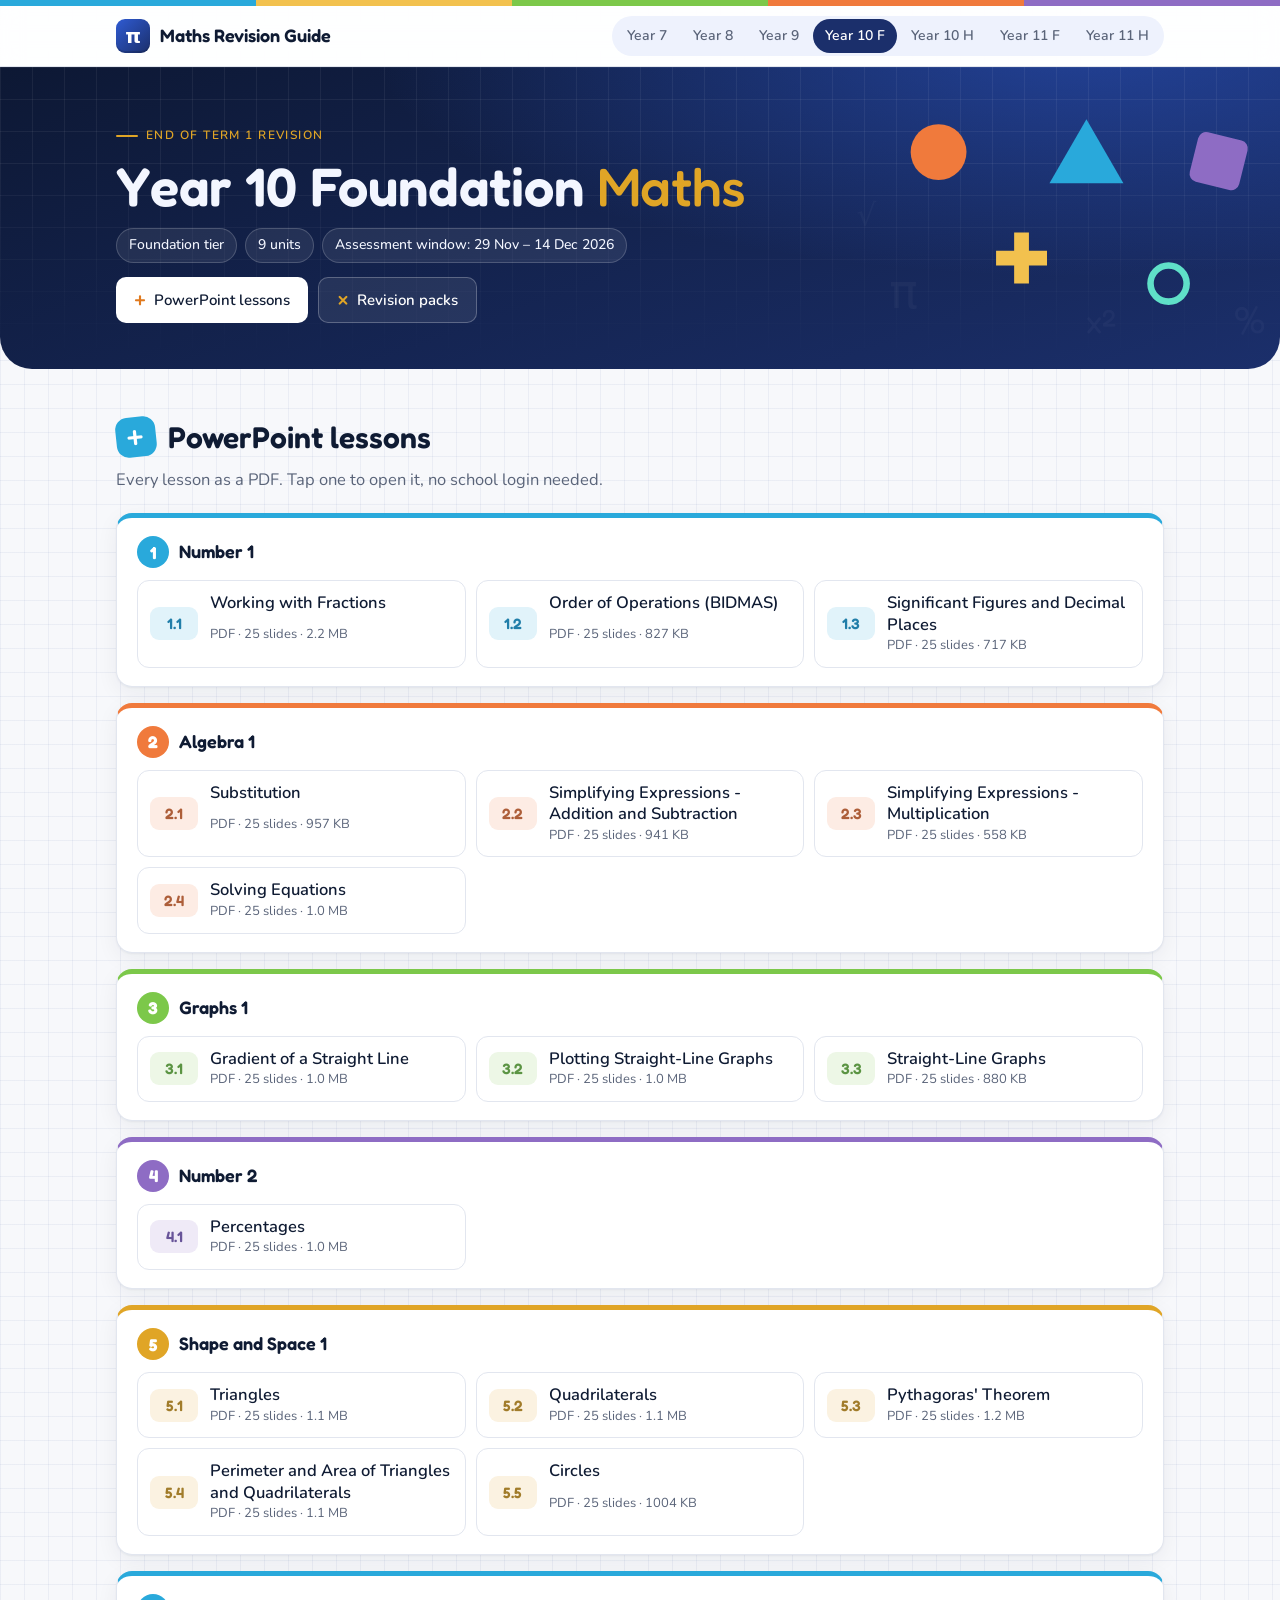
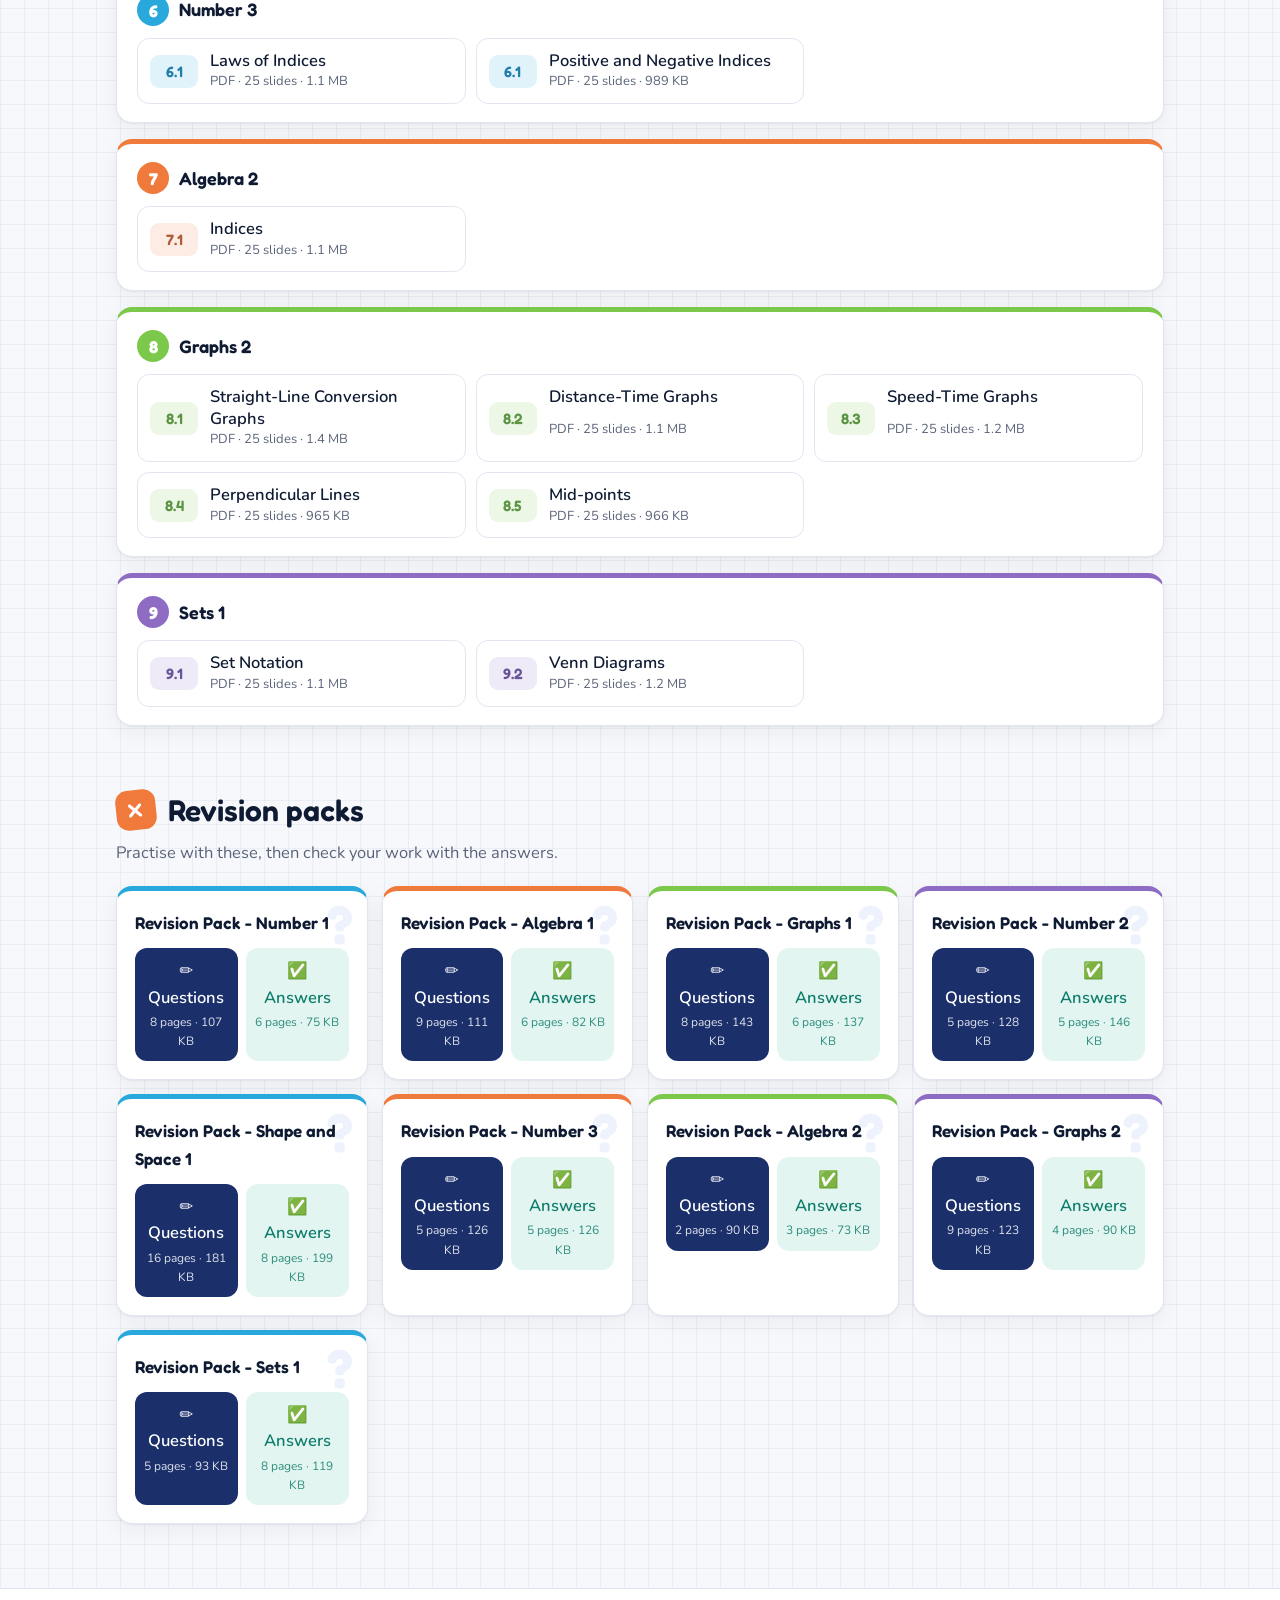
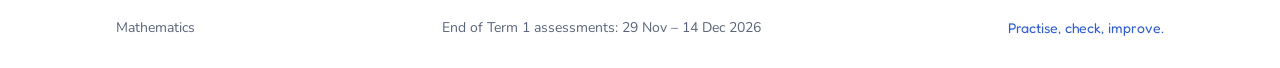
==== commit c89fbe89: "Rename site to Maths Revision Guide Co-Authored-By: Claude Opus 5.5 <noreply@anthropic.com> Claude-S" ====
--- a/y10f.html
+++ b/y10f.html
@@ -1,6 +1,6 @@
 <!doctype html><html lang="en"><head><meta charset="utf-8"><meta name="viewport" content="width=device-width,initial-scale=1">
-<title>Year 10 Foundation Maths Revision</title><link rel="preconnect" href="https://fonts.googleapis.com"><link href="https://fonts.googleapis.com/css2?family=Fredoka:wght@500;600;700&family=Nunito:wght@400;600;700;800&display=swap" rel="stylesheet">
-<link rel="stylesheet" href="assets/style.css"></head><body><div class="rainbow" aria-hidden="true"><i></i><i></i><i></i><i></i><i></i></div><header class="top"><div class="wrap"><a class="brand" href="index.html"><span class="logo">π</span><span><small>Mathematics</small><b>Maths Revision</b></span></a><nav class="years"><a href="y7.html" class="">Year 7</a><a href="y8.html" class="">Year 8</a><a href="y9.html" class="">Year 9</a><a href="y10f.html" class="on">Year 10 F</a><a href="y10h.html" class="">Year 10 H</a><a href="y11f.html" class="">Year 11 F</a><a href="y11h.html" class="">Year 11 H</a></nav></div></header><main><section class="hero"><svg class="deco" viewBox="0 0 560 320" preserveAspectRatio="xMaxYMid meet" aria-hidden="true">
+<title>Year 10 Foundation Maths Revision Guide</title><link rel="preconnect" href="https://fonts.googleapis.com"><link href="https://fonts.googleapis.com/css2?family=Fredoka:wght@500;600;700&family=Nunito:wght@400;600;700;800&display=swap" rel="stylesheet">
+<link rel="stylesheet" href="assets/style.css"></head><body><div class="rainbow" aria-hidden="true"><i></i><i></i><i></i><i></i><i></i></div><header class="top"><div class="wrap"><a class="brand" href="index.html"><span class="logo">π</span><span><b>Maths Revision Guide</b></span></a><nav class="years"><a href="y7.html" class="">Year 7</a><a href="y8.html" class="">Year 8</a><a href="y9.html" class="">Year 9</a><a href="y10f.html" class="on">Year 10 F</a><a href="y10h.html" class="">Year 10 H</a><a href="y11f.html" class="">Year 11 F</a><a href="y11h.html" class="">Year 11 H</a></nav></div></header><main><section class="hero"><svg class="deco" viewBox="0 0 560 320" preserveAspectRatio="xMaxYMid meet" aria-hidden="true">
 <g class="fl f1"><circle cx="120" cy="80" r="34" fill="#f07a3c"/></g>
 <g class="fl f2"><polygon points="300,40 345,118 255,118" fill="#29a9db"/></g>
 <g class="fl f3"><rect x="430" y="60" width="62" height="62" rx="10" fill="#8e6cc4" transform="rotate(14 461 91)"/></g>
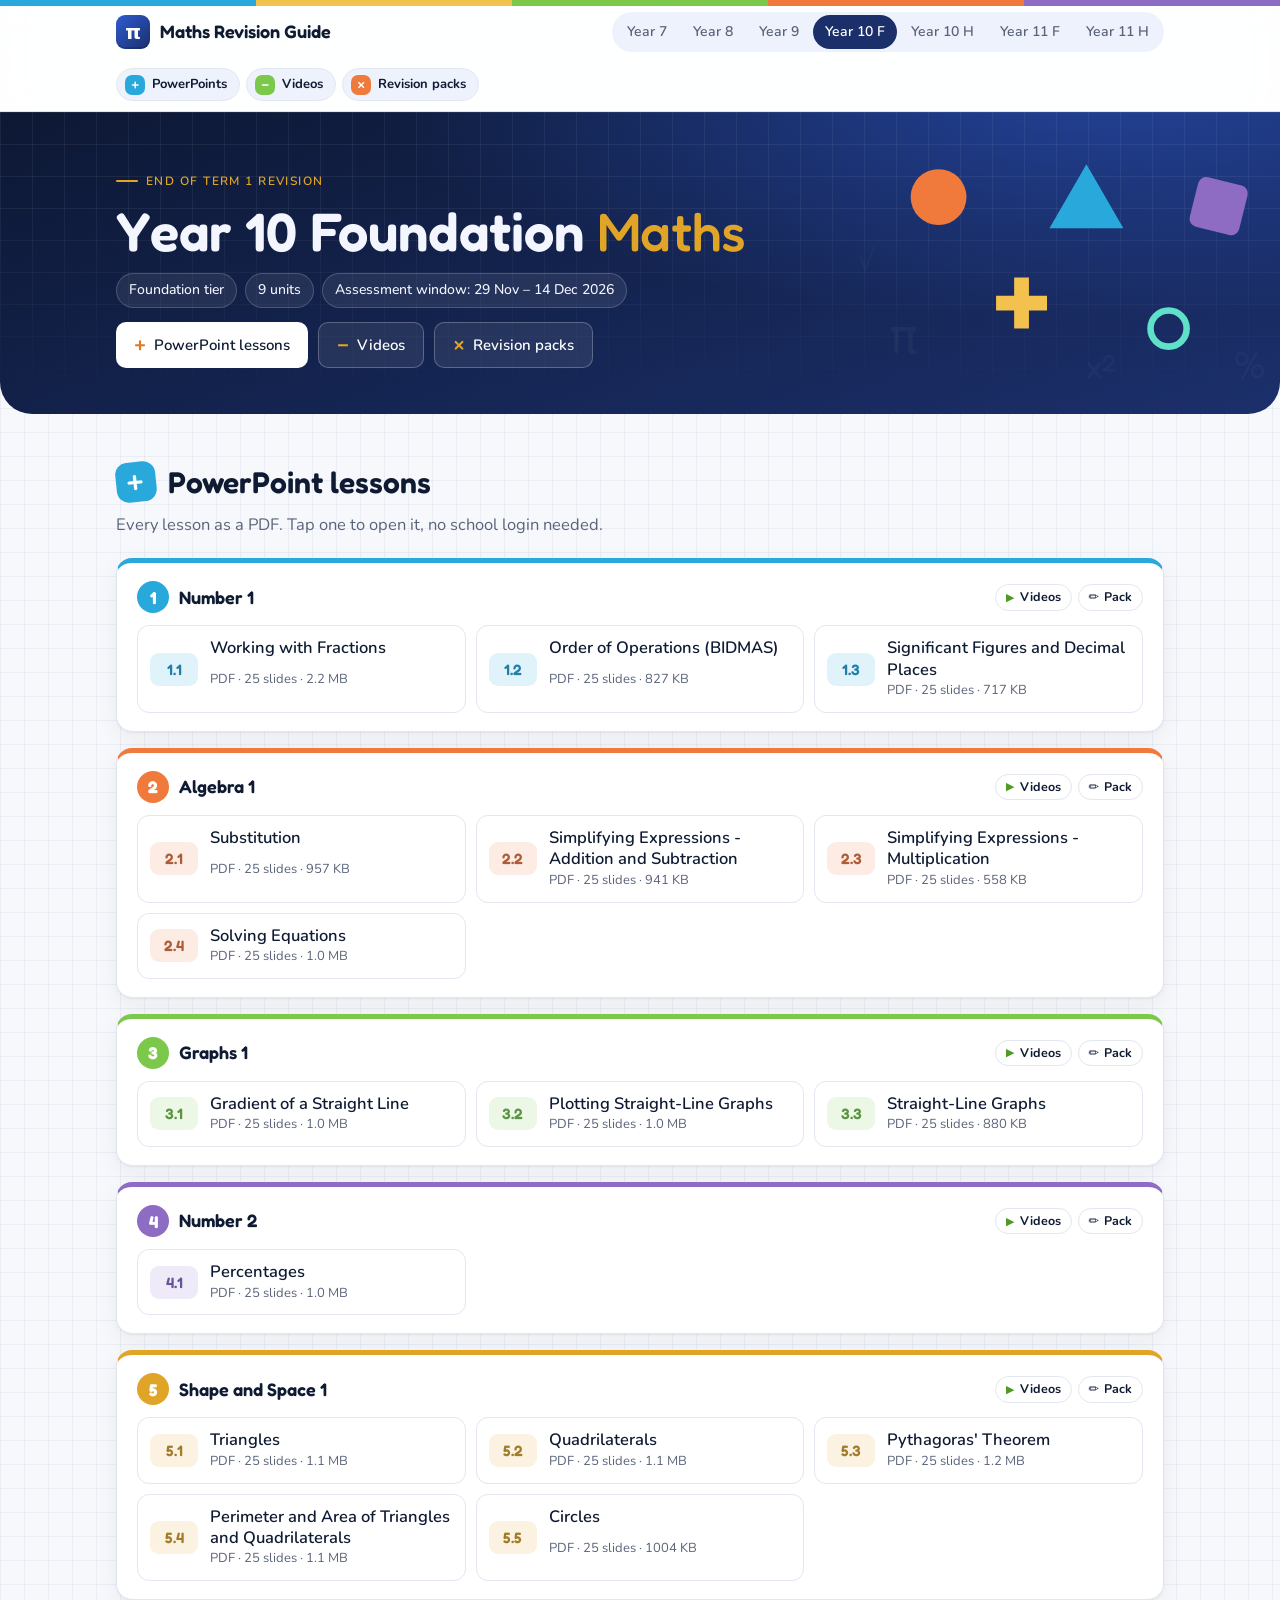
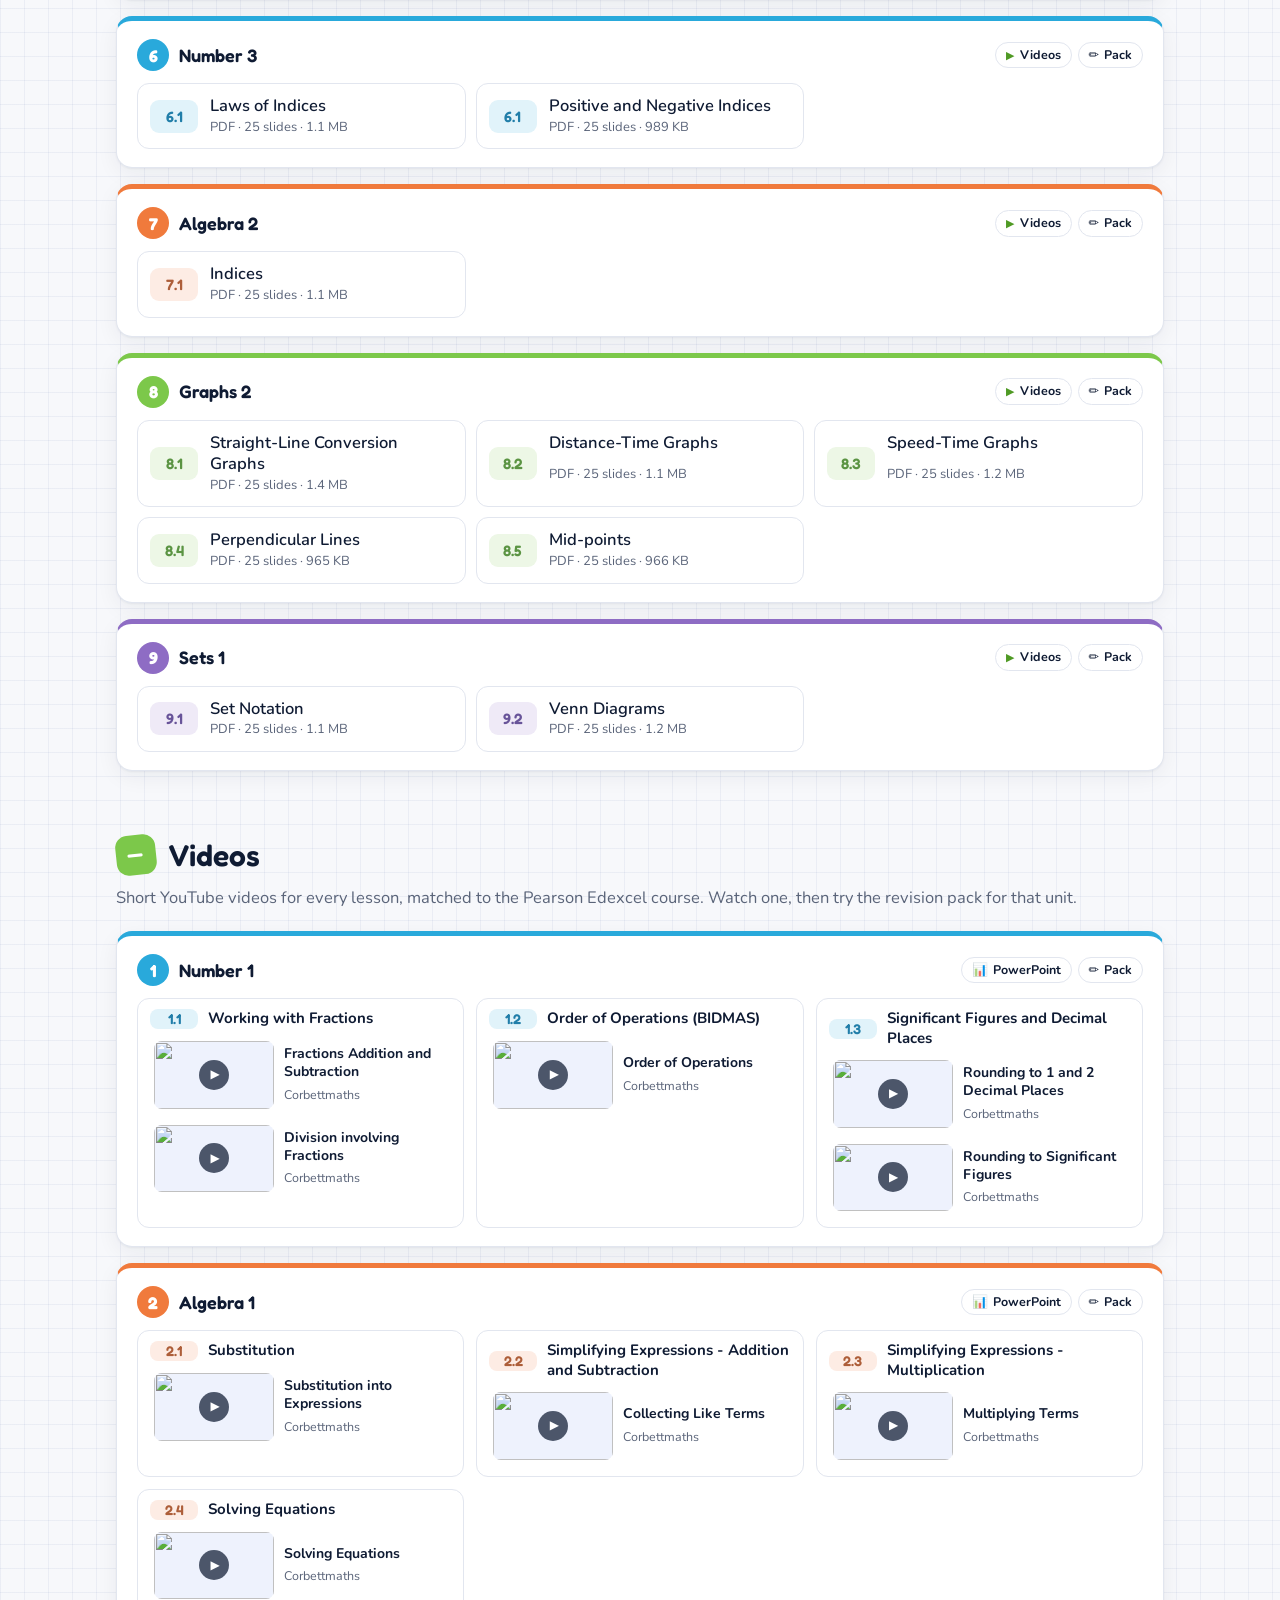
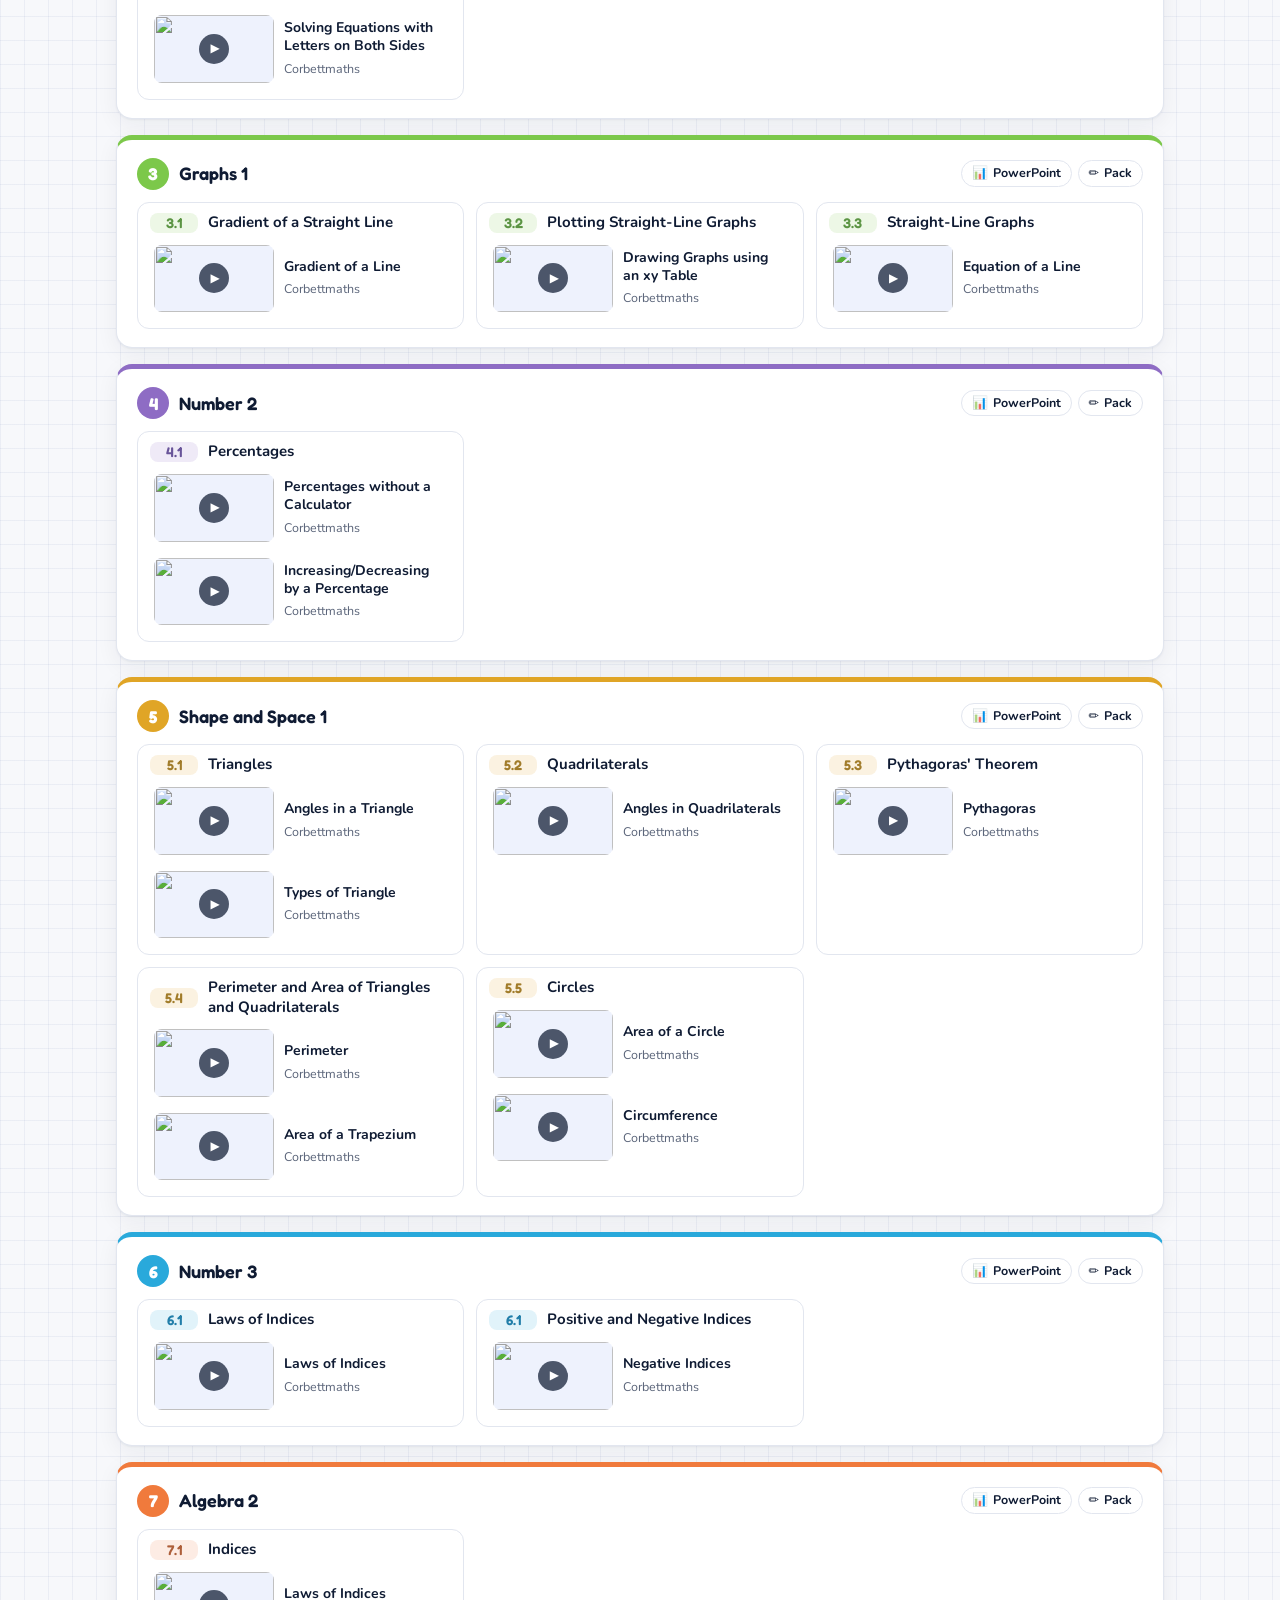
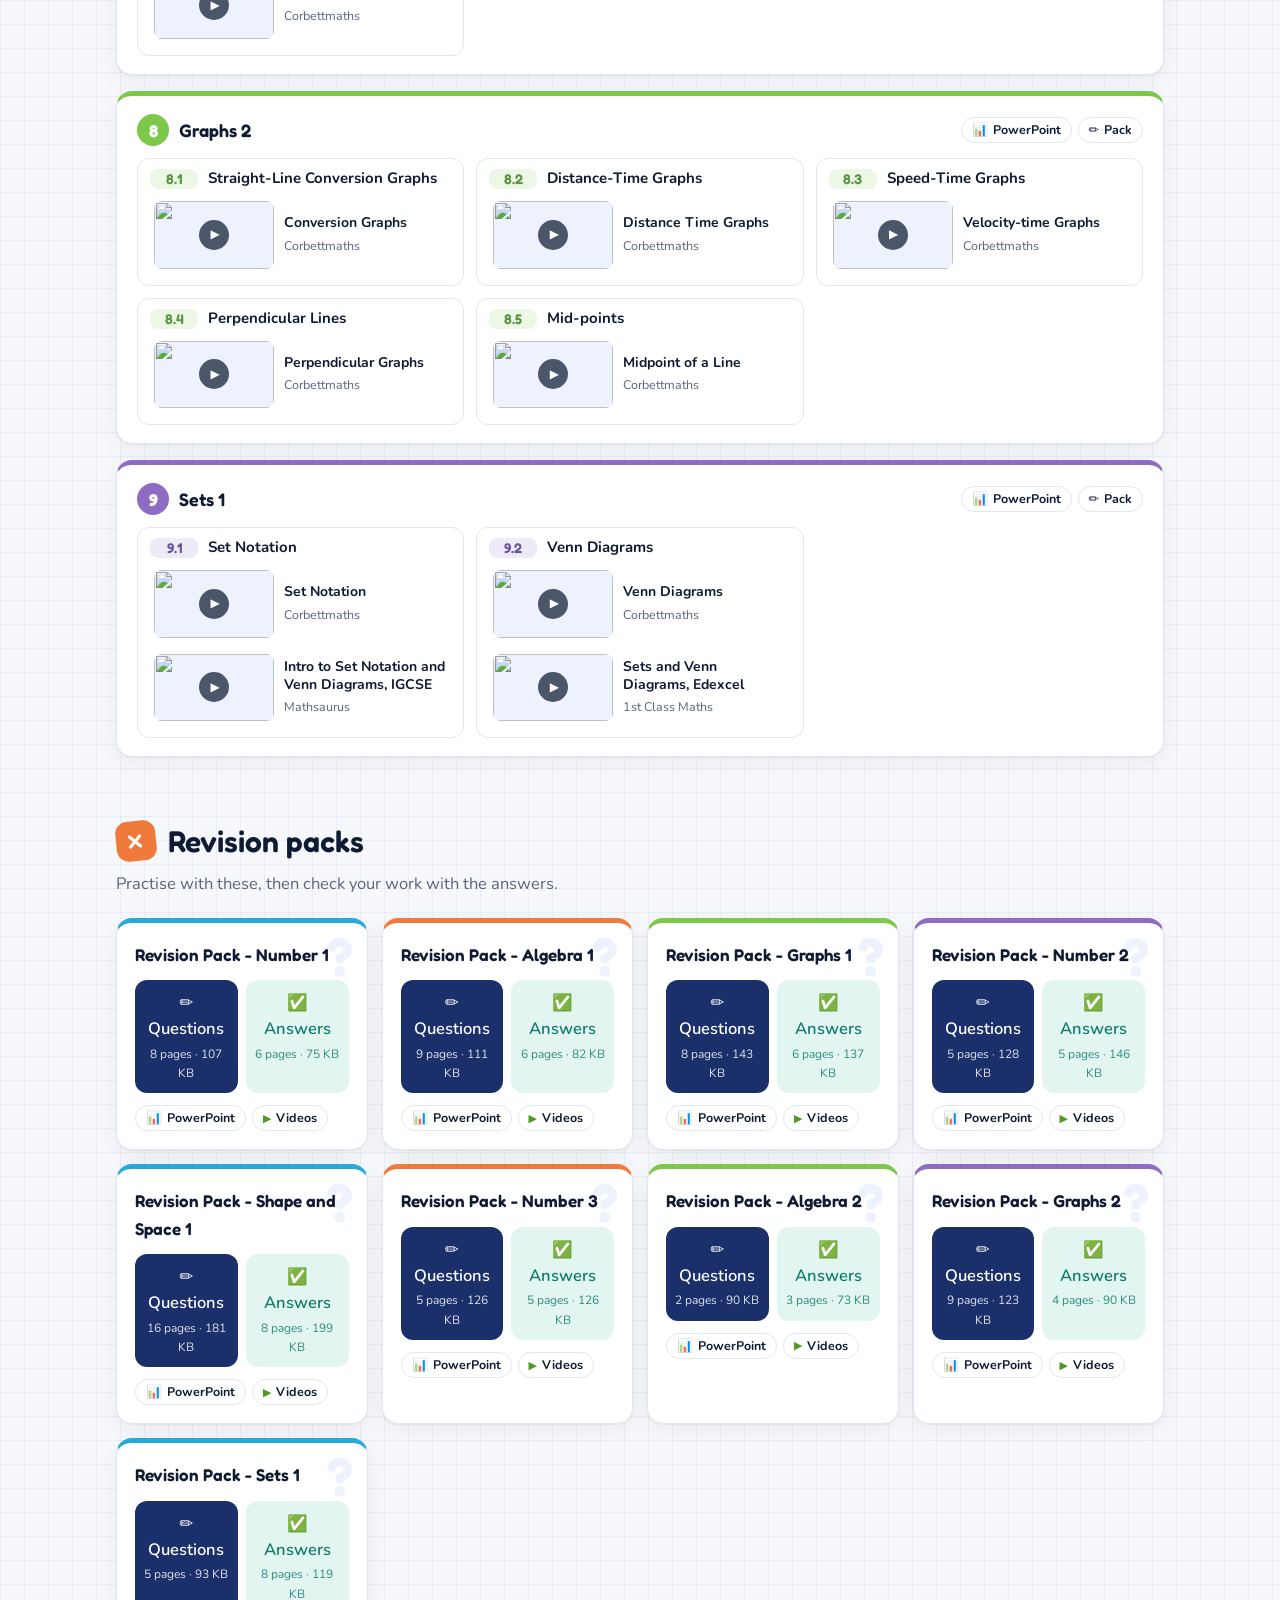
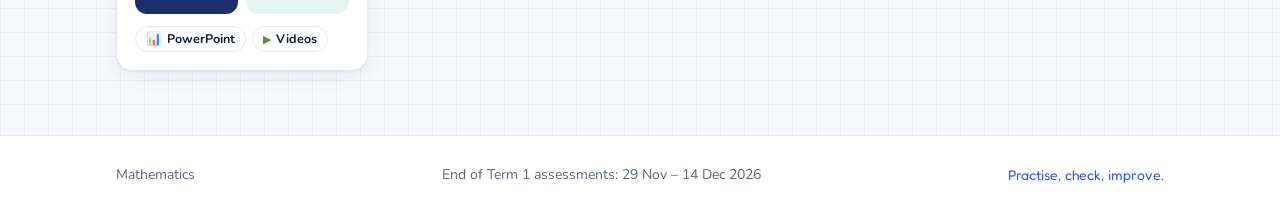
==== commit 4d3570c5: "Add Videos section and quick links between PowerPoints, videos and revision packs Each year page now" ====
--- a/y10f.html
+++ b/y10f.html
@@ -1,6 +1,6 @@
 <!doctype html><html lang="en"><head><meta charset="utf-8"><meta name="viewport" content="width=device-width,initial-scale=1">
 <title>Year 10 Foundation Maths Revision Guide</title><link rel="preconnect" href="https://fonts.googleapis.com"><link href="https://fonts.googleapis.com/css2?family=Fredoka:wght@500;600;700&family=Nunito:wght@400;600;700;800&display=swap" rel="stylesheet">
-<link rel="stylesheet" href="assets/style.css"></head><body><div class="rainbow" aria-hidden="true"><i></i><i></i><i></i><i></i><i></i></div><header class="top"><div class="wrap"><a class="brand" href="index.html"><span class="logo">π</span><span><b>Maths Revision Guide</b></span></a><nav class="years"><a href="y7.html" class="">Year 7</a><a href="y8.html" class="">Year 8</a><a href="y9.html" class="">Year 9</a><a href="y10f.html" class="on">Year 10 F</a><a href="y10h.html" class="">Year 10 H</a><a href="y11f.html" class="">Year 11 F</a><a href="y11h.html" class="">Year 11 H</a></nav></div></header><main><section class="hero"><svg class="deco" viewBox="0 0 560 320" preserveAspectRatio="xMaxYMid meet" aria-hidden="true">
+<link rel="stylesheet" href="assets/style.css?v=1794501142"></head><body><div class="rainbow" aria-hidden="true"><i></i><i></i><i></i><i></i><i></i></div><header class="top"><div class="wrap"><a class="brand" href="index.html"><span class="logo">π</span><span><b>Maths Revision Guide</b></span></a><nav class="years"><a href="y7.html" class="">Year 7</a><a href="y8.html" class="">Year 8</a><a href="y9.html" class="">Year 9</a><a href="y10f.html" class="on">Year 10 F</a><a href="y10h.html" class="">Year 10 H</a><a href="y11f.html" class="">Year 11 F</a><a href="y11h.html" class="">Year 11 H</a></nav><nav class="secs" aria-label="Sections"><a href="#lessons" class="sc-lessons"><b>+</b>PowerPoints</a><a href="#videos" class="sc-videos"><b>−</b>Videos</a><a href="#packs" class="sc-packs"><b>×</b>Revision packs</a></nav></div></header><main><section class="hero"><svg class="deco" viewBox="0 0 560 320" preserveAspectRatio="xMaxYMid meet" aria-hidden="true">
 <g class="fl f1"><circle cx="120" cy="80" r="34" fill="#f07a3c"/></g>
 <g class="fl f2"><polygon points="300,40 345,118 255,118" fill="#29a9db"/></g>
 <g class="fl f3"><rect x="430" y="60" width="62" height="62" rx="10" fill="#8e6cc4" transform="rotate(14 461 91)"/></g>
@@ -12,6 +12,6 @@
 <g class="fl f2"><text x="20" y="170" font-size="38" fill="#ffffff" opacity=".18" font-family="Fredoka,sans-serif">√</text></g>
 </svg><div class="wrap">
 <p class="eyebrow">End of Term 1 revision</p><h1>Year 10 Foundation <em>Maths</em></h1><div class="chips"><span class="chip">Foundation tier</span><span class="chip">9 units</span><span class="chip">Assessment window: 29 Nov – 14 Dec 2026</span></div>
-<div class="jump"><a href="#lessons"><span>+</span> PowerPoint lessons</a><a href="#packs"><span>×</span> Revision packs</a></div></div></section>
-<div class="wrap"><section id="lessons"><div class="shead"><span class="sno s1">+</span><h2>PowerPoint lessons</h2></div><p class="lead">Every lesson as a PDF. Tap one to open it, no school login needed.</p><div class="lgroup u1"><h3><span class="ucirc">1</span>Number 1</h3><div class="decks"><a class="deck" href="lessons/y10/1.1-Working-with-Fractions.pdf" target="_blank" rel="noopener"><span class="dnum">1.1</span><span class="dname">Working with Fractions</span><span class="dmeta">PDF · 25 slides · 2.2 MB</span></a><a class="deck" href="lessons/y10/1.2-Order-of-Operations-BIDMAS.pdf" target="_blank" rel="noopener"><span class="dnum">1.2</span><span class="dname">Order of Operations (BIDMAS)</span><span class="dmeta">PDF · 25 slides · 827 KB</span></a><a class="deck" href="lessons/y10/1.3-Significant-Figures-and-Decimal-Places.pdf" target="_blank" rel="noopener"><span class="dnum">1.3</span><span class="dname">Significant Figures and Decimal Places</span><span class="dmeta">PDF · 25 slides · 717 KB</span></a></div></div><div class="lgroup u2"><h3><span class="ucirc">2</span>Algebra 1</h3><div class="decks"><a class="deck" href="lessons/y10/2.1-Substitution.pdf" target="_blank" rel="noopener"><span class="dnum">2.1</span><span class="dname">Substitution</span><span class="dmeta">PDF · 25 slides · 957 KB</span></a><a class="deck" href="lessons/y10/2.2-Simplifying-Expressions---Addition-and-Subtraction.pdf" target="_blank" rel="noopener"><span class="dnum">2.2</span><span class="dname">Simplifying Expressions - Addition and Subtraction</span><span class="dmeta">PDF · 25 slides · 941 KB</span></a><a class="deck" href="lessons/y10/2.3-Simplifying-Expressions---Multiplication.pdf" target="_blank" rel="noopener"><span class="dnum">2.3</span><span class="dname">Simplifying Expressions - Multiplication</span><span class="dmeta">PDF · 25 slides · 558 KB</span></a><a class="deck" href="lessons/y10/2.4-Solving-Equations.pdf" target="_blank" rel="noopener"><span class="dnum">2.4</span><span class="dname">Solving Equations</span><span class="dmeta">PDF · 25 slides · 1.0 MB</span></a></div></div><div class="lgroup u3"><h3><span class="ucirc">3</span>Graphs 1</h3><div class="decks"><a class="deck" href="lessons/y10/3.1-Gradient-of-a-Straight-Line.pdf" target="_blank" rel="noopener"><span class="dnum">3.1</span><span class="dname">Gradient of a Straight Line</span><span class="dmeta">PDF · 25 slides · 1.0 MB</span></a><a class="deck" href="lessons/y10/3.2-Plotting-Straight-Line-Graphs.pdf" target="_blank" rel="noopener"><span class="dnum">3.2</span><span class="dname">Plotting Straight-Line Graphs</span><span class="dmeta">PDF · 25 slides · 1.0 MB</span></a><a class="deck" href="lessons/y10/3.3-Straight-Line-Graphs.pdf" target="_blank" rel="noopener"><span class="dnum">3.3</span><span class="dname">Straight-Line Graphs</span><span class="dmeta">PDF · 25 slides · 880 KB</span></a></div></div><div class="lgroup u4"><h3><span class="ucirc">4</span>Number 2</h3><div class="decks"><a class="deck" href="lessons/y10/4.1-Percentages.pdf" target="_blank" rel="noopener"><span class="dnum">4.1</span><span class="dname">Percentages</span><span class="dmeta">PDF · 25 slides · 1.0 MB</span></a></div></div><div class="lgroup u5"><h3><span class="ucirc">5</span>Shape and Space 1</h3><div class="decks"><a class="deck" href="lessons/y10/5.1-Triangles.pdf" target="_blank" rel="noopener"><span class="dnum">5.1</span><span class="dname">Triangles</span><span class="dmeta">PDF · 25 slides · 1.1 MB</span></a><a class="deck" href="lessons/y10/5.2-Quadrilaterals.pdf" target="_blank" rel="noopener"><span class="dnum">5.2</span><span class="dname">Quadrilaterals</span><span class="dmeta">PDF · 25 slides · 1.1 MB</span></a><a class="deck" href="lessons/y10/5.3-Pythagoras-Theorem.pdf" target="_blank" rel="noopener"><span class="dnum">5.3</span><span class="dname">Pythagoras&#x27; Theorem</span><span class="dmeta">PDF · 25 slides · 1.2 MB</span></a><a class="deck" href="lessons/y10/5.4-Perimeter-and-Area-of-Triangles-and-Quadrilaterals.pdf" target="_blank" rel="noopener"><span class="dnum">5.4</span><span class="dname">Perimeter and Area of Triangles and Quadrilaterals</span><span class="dmeta">PDF · 25 slides · 1.1 MB</span></a><a class="deck" href="lessons/y10/5.5-Circles.pdf" target="_blank" rel="noopener"><span class="dnum">5.5</span><span class="dname">Circles</span><span class="dmeta">PDF · 25 slides · 1004 KB</span></a></div></div><div class="lgroup u1"><h3><span class="ucirc">6</span>Number 3</h3><div class="decks"><a class="deck" href="lessons/y10/6.1-Laws-of-Indices.pdf" target="_blank" rel="noopener"><span class="dnum">6.1</span><span class="dname">Laws of Indices</span><span class="dmeta">PDF · 25 slides · 1.1 MB</span></a><a class="deck" href="lessons/y10/6.1-Positive-and-Negative-Indices.pdf" target="_blank" rel="noopener"><span class="dnum">6.1</span><span class="dname">Positive and Negative Indices</span><span class="dmeta">PDF · 25 slides · 989 KB</span></a></div></div><div class="lgroup u2"><h3><span class="ucirc">7</span>Algebra 2</h3><div class="decks"><a class="deck" href="lessons/y10/7.1-Indices.pdf" target="_blank" rel="noopener"><span class="dnum">7.1</span><span class="dname">Indices</span><span class="dmeta">PDF · 25 slides · 1.1 MB</span></a></div></div><div class="lgroup u3"><h3><span class="ucirc">8</span>Graphs 2</h3><div class="decks"><a class="deck" href="lessons/y10/8.1-Straight-Line-Conversion-Graphs.pdf" target="_blank" rel="noopener"><span class="dnum">8.1</span><span class="dname">Straight-Line Conversion Graphs</span><span class="dmeta">PDF · 25 slides · 1.4 MB</span></a><a class="deck" href="lessons/y10/8.2-Distance-Time-Graphs.pdf" target="_blank" rel="noopener"><span class="dnum">8.2</span><span class="dname">Distance-Time Graphs</span><span class="dmeta">PDF · 25 slides · 1.1 MB</span></a><a class="deck" href="lessons/y10/8.3-Speed-Time-Graphs.pdf" target="_blank" rel="noopener"><span class="dnum">8.3</span><span class="dname">Speed-Time Graphs</span><span class="dmeta">PDF · 25 slides · 1.2 MB</span></a><a class="deck" href="lessons/y10/8.4-Perpendicular-Lines.pdf" target="_blank" rel="noopener"><span class="dnum">8.4</span><span class="dname">Perpendicular Lines</span><span class="dmeta">PDF · 25 slides · 965 KB</span></a><a class="deck" href="lessons/y10/8.5-Mid-points.pdf" target="_blank" rel="noopener"><span class="dnum">8.5</span><span class="dname">Mid-points</span><span class="dmeta">PDF · 25 slides · 966 KB</span></a></div></div><div class="lgroup u4"><h3><span class="ucirc">9</span>Sets 1</h3><div class="decks"><a class="deck" href="lessons/y10/9.1-Set-Notation.pdf" target="_blank" rel="noopener"><span class="dnum">9.1</span><span class="dname">Set Notation</span><span class="dmeta">PDF · 25 slides · 1.1 MB</span></a><a class="deck" href="lessons/y10/9.2-Venn-Diagrams.pdf" target="_blank" rel="noopener"><span class="dnum">9.2</span><span class="dname">Venn Diagrams</span><span class="dmeta">PDF · 25 slides · 1.2 MB</span></a></div></div></section>
-<section id="packs"><div class="shead"><span class="sno s2">×</span><h2>Revision packs</h2></div><p class="lead">Practise with these, then check your work with the answers.</p><div class="packs"><div class="pack"><div class="ptitle">Revision Pack - Number 1</div><div class="pbtns"><a class="pbtn q" href="packs/y10f/Year-10-F---Number-1-Revision-Pack.pdf" target="_blank" rel="noopener">✏️ Questions<small>8 pages · 107 KB</small></a><a class="pbtn a" href="packs/y10f/Year-10-F---Number-1-Revision-Pack-Answers.pdf" target="_blank" rel="noopener">✅ Answers<small>6 pages · 75 KB</small></a></div></div><div class="pack"><div class="ptitle">Revision Pack - Algebra 1</div><div class="pbtns"><a class="pbtn q" href="packs/y10f/Year-10-F---Algebra-1-Revision-Pack.pdf" target="_blank" rel="noopener">✏️ Questions<small>9 pages · 111 KB</small></a><a class="pbtn a" href="packs/y10f/Year-10-F---Algebra-1-Revision-Pack-Answers.pdf" target="_blank" rel="noopener">✅ Answers<small>6 pages · 82 KB</small></a></div></div><div class="pack"><div class="ptitle">Revision Pack - Graphs 1</div><div class="pbtns"><a class="pbtn q" href="packs/y10f/Year-10-F---Graphs-1-Revision-Pack.pdf" target="_blank" rel="noopener">✏️ Questions<small>8 pages · 143 KB</small></a><a class="pbtn a" href="packs/y10f/Year-10-F---Graphs-1-Revision-Pack-Answers.pdf" target="_blank" rel="noopener">✅ Answers<small>6 pages · 137 KB</small></a></div></div><div class="pack"><div class="ptitle">Revision Pack - Number 2</div><div class="pbtns"><a class="pbtn q" href="packs/y10f/Year-10-F---Number-2-Revision-Pack.pdf" target="_blank" rel="noopener">✏️ Questions<small>5 pages · 128 KB</small></a><a class="pbtn a" href="packs/y10f/Year-10-F---Number-2-Revision-Pack-Answers.pdf" target="_blank" rel="noopener">✅ Answers<small>5 pages · 146 KB</small></a></div></div><div class="pack"><div class="ptitle">Revision Pack - Shape and Space 1</div><div class="pbtns"><a class="pbtn q" href="packs/y10f/Year-10-F---Shape-and-Space-1-Revision-Pack.pdf" target="_blank" rel="noopener">✏️ Questions<small>16 pages · 181 KB</small></a><a class="pbtn a" href="packs/y10f/Year-10-F---Shape-and-Space-1-Revision-Pack-Answers.pdf" target="_blank" rel="noopener">✅ Answers<small>8 pages · 199 KB</small></a></div></div><div class="pack"><div class="ptitle">Revision Pack - Number 3</div><div class="pbtns"><a class="pbtn q" href="packs/y10f/Year-10-F---Number-3-Revision-Pack.pdf" target="_blank" rel="noopener">✏️ Questions<small>5 pages · 126 KB</small></a><a class="pbtn a" href="packs/y10f/Year-10-F---Number-3-Revision-Pack-Answers.pdf" target="_blank" rel="noopener">✅ Answers<small>5 pages · 126 KB</small></a></div></div><div class="pack"><div class="ptitle">Revision Pack - Algebra 2</div><div class="pbtns"><a class="pbtn q" href="packs/y10f/Year-10-F---Algebra-2-Revision-Pack.pdf" target="_blank" rel="noopener">✏️ Questions<small>2 pages · 90 KB</small></a><a class="pbtn a" href="packs/y10f/Year-10-F---Algebra-2-Revision-Pack-Answers.pdf" target="_blank" rel="noopener">✅ Answers<small>3 pages · 73 KB</small></a></div></div><div class="pack"><div class="ptitle">Revision Pack - Graphs 2</div><div class="pbtns"><a class="pbtn q" href="packs/y10f/Year-10-F---Graphs-2-Revision-Pack.pdf" target="_blank" rel="noopener">✏️ Questions<small>9 pages · 123 KB</small></a><a class="pbtn a" href="packs/y10f/Year-10-F---Graphs-2-Revision-Pack-Answers.pdf" target="_blank" rel="noopener">✅ Answers<small>4 pages · 90 KB</small></a></div></div><div class="pack"><div class="ptitle">Revision Pack - Sets 1</div><div class="pbtns"><a class="pbtn q" href="packs/y10f/Year-10-F---Sets-1-Revision-Pack.pdf" target="_blank" rel="noopener">✏️ Questions<small>5 pages · 93 KB</small></a><a class="pbtn a" href="packs/y10f/Year-10-F---Sets-1-Revision-Pack-Answers.pdf" target="_blank" rel="noopener">✅ Answers<small>8 pages · 119 KB</small></a></div></div></div></section></div></main><footer><div class="wrap"><span>Mathematics</span><span>End of Term 1 assessments: 29 Nov – 14 Dec 2026</span><span class="f">Practise, check, improve.</span></div></footer></body></html>+<div class="jump"><a href="#lessons"><span>+</span> PowerPoint lessons</a><a href="#videos"><span>−</span> Videos</a><a href="#packs"><span>×</span> Revision packs</a></div></div></section>
+<div class="wrap"><section id="lessons"><div class="shead"><span class="sno s1">+</span><h2>PowerPoint lessons</h2></div><p class="lead">Every lesson as a PDF. Tap one to open it, no school login needed.</p><div class="lgroup u1" id="l-1"><h3><span class="ucirc">1</span>Number 1<span class="ulinks"><a class="ul-v" href="#v-1"><span aria-hidden="true">▶</span>Videos</a><a class="ul-p" href="#p-1"><span aria-hidden="true">✏️</span>Pack</a></span></h3><div class="decks"><a class="deck" href="lessons/y10/1.1-Working-with-Fractions.pdf" target="_blank" rel="noopener"><span class="dnum">1.1</span><span class="dname">Working with Fractions</span><span class="dmeta">PDF · 25 slides · 2.2 MB</span></a><a class="deck" href="lessons/y10/1.2-Order-of-Operations-BIDMAS.pdf" target="_blank" rel="noopener"><span class="dnum">1.2</span><span class="dname">Order of Operations (BIDMAS)</span><span class="dmeta">PDF · 25 slides · 827 KB</span></a><a class="deck" href="lessons/y10/1.3-Significant-Figures-and-Decimal-Places.pdf" target="_blank" rel="noopener"><span class="dnum">1.3</span><span class="dname">Significant Figures and Decimal Places</span><span class="dmeta">PDF · 25 slides · 717 KB</span></a></div></div><div class="lgroup u2" id="l-2"><h3><span class="ucirc">2</span>Algebra 1<span class="ulinks"><a class="ul-v" href="#v-2"><span aria-hidden="true">▶</span>Videos</a><a class="ul-p" href="#p-2"><span aria-hidden="true">✏️</span>Pack</a></span></h3><div class="decks"><a class="deck" href="lessons/y10/2.1-Substitution.pdf" target="_blank" rel="noopener"><span class="dnum">2.1</span><span class="dname">Substitution</span><span class="dmeta">PDF · 25 slides · 957 KB</span></a><a class="deck" href="lessons/y10/2.2-Simplifying-Expressions---Addition-and-Subtraction.pdf" target="_blank" rel="noopener"><span class="dnum">2.2</span><span class="dname">Simplifying Expressions - Addition and Subtraction</span><span class="dmeta">PDF · 25 slides · 941 KB</span></a><a class="deck" href="lessons/y10/2.3-Simplifying-Expressions---Multiplication.pdf" target="_blank" rel="noopener"><span class="dnum">2.3</span><span class="dname">Simplifying Expressions - Multiplication</span><span class="dmeta">PDF · 25 slides · 558 KB</span></a><a class="deck" href="lessons/y10/2.4-Solving-Equations.pdf" target="_blank" rel="noopener"><span class="dnum">2.4</span><span class="dname">Solving Equations</span><span class="dmeta">PDF · 25 slides · 1.0 MB</span></a></div></div><div class="lgroup u3" id="l-3"><h3><span class="ucirc">3</span>Graphs 1<span class="ulinks"><a class="ul-v" href="#v-3"><span aria-hidden="true">▶</span>Videos</a><a class="ul-p" href="#p-3"><span aria-hidden="true">✏️</span>Pack</a></span></h3><div class="decks"><a class="deck" href="lessons/y10/3.1-Gradient-of-a-Straight-Line.pdf" target="_blank" rel="noopener"><span class="dnum">3.1</span><span class="dname">Gradient of a Straight Line</span><span class="dmeta">PDF · 25 slides · 1.0 MB</span></a><a class="deck" href="lessons/y10/3.2-Plotting-Straight-Line-Graphs.pdf" target="_blank" rel="noopener"><span class="dnum">3.2</span><span class="dname">Plotting Straight-Line Graphs</span><span class="dmeta">PDF · 25 slides · 1.0 MB</span></a><a class="deck" href="lessons/y10/3.3-Straight-Line-Graphs.pdf" target="_blank" rel="noopener"><span class="dnum">3.3</span><span class="dname">Straight-Line Graphs</span><span class="dmeta">PDF · 25 slides · 880 KB</span></a></div></div><div class="lgroup u4" id="l-4"><h3><span class="ucirc">4</span>Number 2<span class="ulinks"><a class="ul-v" href="#v-4"><span aria-hidden="true">▶</span>Videos</a><a class="ul-p" href="#p-4"><span aria-hidden="true">✏️</span>Pack</a></span></h3><div class="decks"><a class="deck" href="lessons/y10/4.1-Percentages.pdf" target="_blank" rel="noopener"><span class="dnum">4.1</span><span class="dname">Percentages</span><span class="dmeta">PDF · 25 slides · 1.0 MB</span></a></div></div><div class="lgroup u5" id="l-5"><h3><span class="ucirc">5</span>Shape and Space 1<span class="ulinks"><a class="ul-v" href="#v-5"><span aria-hidden="true">▶</span>Videos</a><a class="ul-p" href="#p-5"><span aria-hidden="true">✏️</span>Pack</a></span></h3><div class="decks"><a class="deck" href="lessons/y10/5.1-Triangles.pdf" target="_blank" rel="noopener"><span class="dnum">5.1</span><span class="dname">Triangles</span><span class="dmeta">PDF · 25 slides · 1.1 MB</span></a><a class="deck" href="lessons/y10/5.2-Quadrilaterals.pdf" target="_blank" rel="noopener"><span class="dnum">5.2</span><span class="dname">Quadrilaterals</span><span class="dmeta">PDF · 25 slides · 1.1 MB</span></a><a class="deck" href="lessons/y10/5.3-Pythagoras-Theorem.pdf" target="_blank" rel="noopener"><span class="dnum">5.3</span><span class="dname">Pythagoras&#x27; Theorem</span><span class="dmeta">PDF · 25 slides · 1.2 MB</span></a><a class="deck" href="lessons/y10/5.4-Perimeter-and-Area-of-Triangles-and-Quadrilaterals.pdf" target="_blank" rel="noopener"><span class="dnum">5.4</span><span class="dname">Perimeter and Area of Triangles and Quadrilaterals</span><span class="dmeta">PDF · 25 slides · 1.1 MB</span></a><a class="deck" href="lessons/y10/5.5-Circles.pdf" target="_blank" rel="noopener"><span class="dnum">5.5</span><span class="dname">Circles</span><span class="dmeta">PDF · 25 slides · 1004 KB</span></a></div></div><div class="lgroup u1" id="l-6"><h3><span class="ucirc">6</span>Number 3<span class="ulinks"><a class="ul-v" href="#v-6"><span aria-hidden="true">▶</span>Videos</a><a class="ul-p" href="#p-6"><span aria-hidden="true">✏️</span>Pack</a></span></h3><div class="decks"><a class="deck" href="lessons/y10/6.1-Laws-of-Indices.pdf" target="_blank" rel="noopener"><span class="dnum">6.1</span><span class="dname">Laws of Indices</span><span class="dmeta">PDF · 25 slides · 1.1 MB</span></a><a class="deck" href="lessons/y10/6.1-Positive-and-Negative-Indices.pdf" target="_blank" rel="noopener"><span class="dnum">6.1</span><span class="dname">Positive and Negative Indices</span><span class="dmeta">PDF · 25 slides · 989 KB</span></a></div></div><div class="lgroup u2" id="l-7"><h3><span class="ucirc">7</span>Algebra 2<span class="ulinks"><a class="ul-v" href="#v-7"><span aria-hidden="true">▶</span>Videos</a><a class="ul-p" href="#p-7"><span aria-hidden="true">✏️</span>Pack</a></span></h3><div class="decks"><a class="deck" href="lessons/y10/7.1-Indices.pdf" target="_blank" rel="noopener"><span class="dnum">7.1</span><span class="dname">Indices</span><span class="dmeta">PDF · 25 slides · 1.1 MB</span></a></div></div><div class="lgroup u3" id="l-8"><h3><span class="ucirc">8</span>Graphs 2<span class="ulinks"><a class="ul-v" href="#v-8"><span aria-hidden="true">▶</span>Videos</a><a class="ul-p" href="#p-8"><span aria-hidden="true">✏️</span>Pack</a></span></h3><div class="decks"><a class="deck" href="lessons/y10/8.1-Straight-Line-Conversion-Graphs.pdf" target="_blank" rel="noopener"><span class="dnum">8.1</span><span class="dname">Straight-Line Conversion Graphs</span><span class="dmeta">PDF · 25 slides · 1.4 MB</span></a><a class="deck" href="lessons/y10/8.2-Distance-Time-Graphs.pdf" target="_blank" rel="noopener"><span class="dnum">8.2</span><span class="dname">Distance-Time Graphs</span><span class="dmeta">PDF · 25 slides · 1.1 MB</span></a><a class="deck" href="lessons/y10/8.3-Speed-Time-Graphs.pdf" target="_blank" rel="noopener"><span class="dnum">8.3</span><span class="dname">Speed-Time Graphs</span><span class="dmeta">PDF · 25 slides · 1.2 MB</span></a><a class="deck" href="lessons/y10/8.4-Perpendicular-Lines.pdf" target="_blank" rel="noopener"><span class="dnum">8.4</span><span class="dname">Perpendicular Lines</span><span class="dmeta">PDF · 25 slides · 965 KB</span></a><a class="deck" href="lessons/y10/8.5-Mid-points.pdf" target="_blank" rel="noopener"><span class="dnum">8.5</span><span class="dname">Mid-points</span><span class="dmeta">PDF · 25 slides · 966 KB</span></a></div></div><div class="lgroup u4" id="l-9"><h3><span class="ucirc">9</span>Sets 1<span class="ulinks"><a class="ul-v" href="#v-9"><span aria-hidden="true">▶</span>Videos</a><a class="ul-p" href="#p-9"><span aria-hidden="true">✏️</span>Pack</a></span></h3><div class="decks"><a class="deck" href="lessons/y10/9.1-Set-Notation.pdf" target="_blank" rel="noopener"><span class="dnum">9.1</span><span class="dname">Set Notation</span><span class="dmeta">PDF · 25 slides · 1.1 MB</span></a><a class="deck" href="lessons/y10/9.2-Venn-Diagrams.pdf" target="_blank" rel="noopener"><span class="dnum">9.2</span><span class="dname">Venn Diagrams</span><span class="dmeta">PDF · 25 slides · 1.2 MB</span></a></div></div></section>
+<section id="videos"><div class="shead"><span class="sno s4">−</span><h2>Videos</h2></div><p class="lead">Short YouTube videos for every lesson, matched to the Pearson Edexcel course. Watch one, then try the revision pack for that unit.</p><div class="lgroup vgroup u1" id="v-1"><h3><span class="ucirc">1</span>Number 1<span class="ulinks"><a class="ul-l" href="#l-1"><span aria-hidden="true">📊</span>PowerPoint</a><a class="ul-p" href="#p-1"><span aria-hidden="true">✏️</span>Pack</a></span></h3><div class="vlist"><div class="vlesson"><div class="vhead"><span class="dnum">1.1</span><span class="dname">Working with Fractions</span></div><div class="vids"><a class="vid" href="https://www.youtube.com/watch?v=lalcQLW6MWE" target="_blank" rel="noopener"><span class="vthumb"><img src="https://i.ytimg.com/vi/lalcQLW6MWE/mqdefault.jpg" alt="" loading="lazy" width="320" height="180"><span class="vplay" aria-hidden="true">▶</span></span><span class="vtext"><span class="vtitle">Fractions Addition and Subtraction</span><span class="vchan">Corbettmaths</span></span></a><a class="vid" href="https://www.youtube.com/watch?v=4n7AoTkLHDg" target="_blank" rel="noopener"><span class="vthumb"><img src="https://i.ytimg.com/vi/4n7AoTkLHDg/mqdefault.jpg" alt="" loading="lazy" width="320" height="180"><span class="vplay" aria-hidden="true">▶</span></span><span class="vtext"><span class="vtitle">Division involving Fractions</span><span class="vchan">Corbettmaths</span></span></a></div></div><div class="vlesson"><div class="vhead"><span class="dnum">1.2</span><span class="dname">Order of Operations (BIDMAS)</span></div><div class="vids"><a class="vid" href="https://www.youtube.com/watch?v=if8ZsZXhQJE" target="_blank" rel="noopener"><span class="vthumb"><img src="https://i.ytimg.com/vi/if8ZsZXhQJE/mqdefault.jpg" alt="" loading="lazy" width="320" height="180"><span class="vplay" aria-hidden="true">▶</span></span><span class="vtext"><span class="vtitle">Order of Operations</span><span class="vchan">Corbettmaths</span></span></a></div></div><div class="vlesson"><div class="vhead"><span class="dnum">1.3</span><span class="dname">Significant Figures and Decimal Places</span></div><div class="vids"><a class="vid" href="https://www.youtube.com/watch?v=a33QG-6kgVc" target="_blank" rel="noopener"><span class="vthumb"><img src="https://i.ytimg.com/vi/a33QG-6kgVc/mqdefault.jpg" alt="" loading="lazy" width="320" height="180"><span class="vplay" aria-hidden="true">▶</span></span><span class="vtext"><span class="vtitle">Rounding to 1 and 2 Decimal Places</span><span class="vchan">Corbettmaths</span></span></a><a class="vid" href="https://www.youtube.com/watch?v=GGHHuAKoIcw" target="_blank" rel="noopener"><span class="vthumb"><img src="https://i.ytimg.com/vi/GGHHuAKoIcw/mqdefault.jpg" alt="" loading="lazy" width="320" height="180"><span class="vplay" aria-hidden="true">▶</span></span><span class="vtext"><span class="vtitle">Rounding to Significant Figures</span><span class="vchan">Corbettmaths</span></span></a></div></div></div></div><div class="lgroup vgroup u2" id="v-2"><h3><span class="ucirc">2</span>Algebra 1<span class="ulinks"><a class="ul-l" href="#l-2"><span aria-hidden="true">📊</span>PowerPoint</a><a class="ul-p" href="#p-2"><span aria-hidden="true">✏️</span>Pack</a></span></h3><div class="vlist"><div class="vlesson"><div class="vhead"><span class="dnum">2.1</span><span class="dname">Substitution</span></div><div class="vids"><a class="vid" href="https://www.youtube.com/watch?v=28DkE4vMN6o" target="_blank" rel="noopener"><span class="vthumb"><img src="https://i.ytimg.com/vi/28DkE4vMN6o/mqdefault.jpg" alt="" loading="lazy" width="320" height="180"><span class="vplay" aria-hidden="true">▶</span></span><span class="vtext"><span class="vtitle">Substitution into Expressions</span><span class="vchan">Corbettmaths</span></span></a></div></div><div class="vlesson"><div class="vhead"><span class="dnum">2.2</span><span class="dname">Simplifying Expressions - Addition and Subtraction</span></div><div class="vids"><a class="vid" href="https://www.youtube.com/watch?v=zxJNJMDj2Ec" target="_blank" rel="noopener"><span class="vthumb"><img src="https://i.ytimg.com/vi/zxJNJMDj2Ec/mqdefault.jpg" alt="" loading="lazy" width="320" height="180"><span class="vplay" aria-hidden="true">▶</span></span><span class="vtext"><span class="vtitle">Collecting Like Terms</span><span class="vchan">Corbettmaths</span></span></a></div></div><div class="vlesson"><div class="vhead"><span class="dnum">2.3</span><span class="dname">Simplifying Expressions - Multiplication</span></div><div class="vids"><a class="vid" href="https://www.youtube.com/watch?v=sPcueG1loKY" target="_blank" rel="noopener"><span class="vthumb"><img src="https://i.ytimg.com/vi/sPcueG1loKY/mqdefault.jpg" alt="" loading="lazy" width="320" height="180"><span class="vplay" aria-hidden="true">▶</span></span><span class="vtext"><span class="vtitle">Multiplying Terms</span><span class="vchan">Corbettmaths</span></span></a></div></div><div class="vlesson"><div class="vhead"><span class="dnum">2.4</span><span class="dname">Solving Equations</span></div><div class="vids"><a class="vid" href="https://www.youtube.com/watch?v=30S7WxKcPwg" target="_blank" rel="noopener"><span class="vthumb"><img src="https://i.ytimg.com/vi/30S7WxKcPwg/mqdefault.jpg" alt="" loading="lazy" width="320" height="180"><span class="vplay" aria-hidden="true">▶</span></span><span class="vtext"><span class="vtitle">Solving Equations</span><span class="vchan">Corbettmaths</span></span></a><a class="vid" href="https://www.youtube.com/watch?v=85ZM3ZKqRhY" target="_blank" rel="noopener"><span class="vthumb"><img src="https://i.ytimg.com/vi/85ZM3ZKqRhY/mqdefault.jpg" alt="" loading="lazy" width="320" height="180"><span class="vplay" aria-hidden="true">▶</span></span><span class="vtext"><span class="vtitle">Solving Equations with Letters on Both Sides</span><span class="vchan">Corbettmaths</span></span></a></div></div></div></div><div class="lgroup vgroup u3" id="v-3"><h3><span class="ucirc">3</span>Graphs 1<span class="ulinks"><a class="ul-l" href="#l-3"><span aria-hidden="true">📊</span>PowerPoint</a><a class="ul-p" href="#p-3"><span aria-hidden="true">✏️</span>Pack</a></span></h3><div class="vlist"><div class="vlesson"><div class="vhead"><span class="dnum">3.1</span><span class="dname">Gradient of a Straight Line</span></div><div class="vids"><a class="vid" href="https://www.youtube.com/watch?v=YtHJP1rZ3pI" target="_blank" rel="noopener"><span class="vthumb"><img src="https://i.ytimg.com/vi/YtHJP1rZ3pI/mqdefault.jpg" alt="" loading="lazy" width="320" height="180"><span class="vplay" aria-hidden="true">▶</span></span><span class="vtext"><span class="vtitle">Gradient of a Line</span><span class="vchan">Corbettmaths</span></span></a></div></div><div class="vlesson"><div class="vhead"><span class="dnum">3.2</span><span class="dname">Plotting Straight-Line Graphs</span></div><div class="vids"><a class="vid" href="https://www.youtube.com/watch?v=lD57vopo_Mw" target="_blank" rel="noopener"><span class="vthumb"><img src="https://i.ytimg.com/vi/lD57vopo_Mw/mqdefault.jpg" alt="" loading="lazy" width="320" height="180"><span class="vplay" aria-hidden="true">▶</span></span><span class="vtext"><span class="vtitle">Drawing Graphs using an xy Table</span><span class="vchan">Corbettmaths</span></span></a></div></div><div class="vlesson"><div class="vhead"><span class="dnum">3.3</span><span class="dname">Straight-Line Graphs</span></div><div class="vids"><a class="vid" href="https://www.youtube.com/watch?v=HdlnBX82jxI" target="_blank" rel="noopener"><span class="vthumb"><img src="https://i.ytimg.com/vi/HdlnBX82jxI/mqdefault.jpg" alt="" loading="lazy" width="320" height="180"><span class="vplay" aria-hidden="true">▶</span></span><span class="vtext"><span class="vtitle">Equation of a Line</span><span class="vchan">Corbettmaths</span></span></a></div></div></div></div><div class="lgroup vgroup u4" id="v-4"><h3><span class="ucirc">4</span>Number 2<span class="ulinks"><a class="ul-l" href="#l-4"><span aria-hidden="true">📊</span>PowerPoint</a><a class="ul-p" href="#p-4"><span aria-hidden="true">✏️</span>Pack</a></span></h3><div class="vlist"><div class="vlesson"><div class="vhead"><span class="dnum">4.1</span><span class="dname">Percentages</span></div><div class="vids"><a class="vid" href="https://www.youtube.com/watch?v=9QKc5bZPLv0" target="_blank" rel="noopener"><span class="vthumb"><img src="https://i.ytimg.com/vi/9QKc5bZPLv0/mqdefault.jpg" alt="" loading="lazy" width="320" height="180"><span class="vplay" aria-hidden="true">▶</span></span><span class="vtext"><span class="vtitle">Percentages without a Calculator</span><span class="vchan">Corbettmaths</span></span></a><a class="vid" href="https://www.youtube.com/watch?v=tUtgC7ZrsRc" target="_blank" rel="noopener"><span class="vthumb"><img src="https://i.ytimg.com/vi/tUtgC7ZrsRc/mqdefault.jpg" alt="" loading="lazy" width="320" height="180"><span class="vplay" aria-hidden="true">▶</span></span><span class="vtext"><span class="vtitle">Increasing/Decreasing by a Percentage</span><span class="vchan">Corbettmaths</span></span></a></div></div></div></div><div class="lgroup vgroup u5" id="v-5"><h3><span class="ucirc">5</span>Shape and Space 1<span class="ulinks"><a class="ul-l" href="#l-5"><span aria-hidden="true">📊</span>PowerPoint</a><a class="ul-p" href="#p-5"><span aria-hidden="true">✏️</span>Pack</a></span></h3><div class="vlist"><div class="vlesson"><div class="vhead"><span class="dnum">5.1</span><span class="dname">Triangles</span></div><div class="vids"><a class="vid" href="https://www.youtube.com/watch?v=IIQ1m4De6mE" target="_blank" rel="noopener"><span class="vthumb"><img src="https://i.ytimg.com/vi/IIQ1m4De6mE/mqdefault.jpg" alt="" loading="lazy" width="320" height="180"><span class="vplay" aria-hidden="true">▶</span></span><span class="vtext"><span class="vtitle">Angles in a Triangle</span><span class="vchan">Corbettmaths</span></span></a><a class="vid" href="https://www.youtube.com/watch?v=ValGgmpE1zs" target="_blank" rel="noopener"><span class="vthumb"><img src="https://i.ytimg.com/vi/ValGgmpE1zs/mqdefault.jpg" alt="" loading="lazy" width="320" height="180"><span class="vplay" aria-hidden="true">▶</span></span><span class="vtext"><span class="vtitle">Types of Triangle</span><span class="vchan">Corbettmaths</span></span></a></div></div><div class="vlesson"><div class="vhead"><span class="dnum">5.2</span><span class="dname">Quadrilaterals</span></div><div class="vids"><a class="vid" href="https://www.youtube.com/watch?v=DztWKyn6X0A" target="_blank" rel="noopener"><span class="vthumb"><img src="https://i.ytimg.com/vi/DztWKyn6X0A/mqdefault.jpg" alt="" loading="lazy" width="320" height="180"><span class="vplay" aria-hidden="true">▶</span></span><span class="vtext"><span class="vtitle">Angles in Quadrilaterals</span><span class="vchan">Corbettmaths</span></span></a></div></div><div class="vlesson"><div class="vhead"><span class="dnum">5.3</span><span class="dname">Pythagoras&#x27; Theorem</span></div><div class="vids"><a class="vid" href="https://www.youtube.com/watch?v=iWLVTy_rGjs" target="_blank" rel="noopener"><span class="vthumb"><img src="https://i.ytimg.com/vi/iWLVTy_rGjs/mqdefault.jpg" alt="" loading="lazy" width="320" height="180"><span class="vplay" aria-hidden="true">▶</span></span><span class="vtext"><span class="vtitle">Pythagoras</span><span class="vchan">Corbettmaths</span></span></a></div></div><div class="vlesson"><div class="vhead"><span class="dnum">5.4</span><span class="dname">Perimeter and Area of Triangles and Quadrilaterals</span></div><div class="vids"><a class="vid" href="https://www.youtube.com/watch?v=6UCVcYnjBG4" target="_blank" rel="noopener"><span class="vthumb"><img src="https://i.ytimg.com/vi/6UCVcYnjBG4/mqdefault.jpg" alt="" loading="lazy" width="320" height="180"><span class="vplay" aria-hidden="true">▶</span></span><span class="vtext"><span class="vtitle">Perimeter</span><span class="vchan">Corbettmaths</span></span></a><a class="vid" href="https://www.youtube.com/watch?v=PA9DkwNXhQk" target="_blank" rel="noopener"><span class="vthumb"><img src="https://i.ytimg.com/vi/PA9DkwNXhQk/mqdefault.jpg" alt="" loading="lazy" width="320" height="180"><span class="vplay" aria-hidden="true">▶</span></span><span class="vtext"><span class="vtitle">Area of a Trapezium</span><span class="vchan">Corbettmaths</span></span></a></div></div><div class="vlesson"><div class="vhead"><span class="dnum">5.5</span><span class="dname">Circles</span></div><div class="vids"><a class="vid" href="https://www.youtube.com/watch?v=Of8p1SfOcR0" target="_blank" rel="noopener"><span class="vthumb"><img src="https://i.ytimg.com/vi/Of8p1SfOcR0/mqdefault.jpg" alt="" loading="lazy" width="320" height="180"><span class="vplay" aria-hidden="true">▶</span></span><span class="vtext"><span class="vtitle">Area of a Circle</span><span class="vchan">Corbettmaths</span></span></a><a class="vid" href="https://www.youtube.com/watch?v=GColEqg8E9Q" target="_blank" rel="noopener"><span class="vthumb"><img src="https://i.ytimg.com/vi/GColEqg8E9Q/mqdefault.jpg" alt="" loading="lazy" width="320" height="180"><span class="vplay" aria-hidden="true">▶</span></span><span class="vtext"><span class="vtitle">Circumference</span><span class="vchan">Corbettmaths</span></span></a></div></div></div></div><div class="lgroup vgroup u1" id="v-6"><h3><span class="ucirc">6</span>Number 3<span class="ulinks"><a class="ul-l" href="#l-6"><span aria-hidden="true">📊</span>PowerPoint</a><a class="ul-p" href="#p-6"><span aria-hidden="true">✏️</span>Pack</a></span></h3><div class="vlist"><div class="vlesson"><div class="vhead"><span class="dnum">6.1</span><span class="dname">Laws of Indices</span></div><div class="vids"><a class="vid" href="https://www.youtube.com/watch?v=ozuXy8_NZcg" target="_blank" rel="noopener"><span class="vthumb"><img src="https://i.ytimg.com/vi/ozuXy8_NZcg/mqdefault.jpg" alt="" loading="lazy" width="320" height="180"><span class="vplay" aria-hidden="true">▶</span></span><span class="vtext"><span class="vtitle">Laws of Indices</span><span class="vchan">Corbettmaths</span></span></a></div></div><div class="vlesson"><div class="vhead"><span class="dnum">6.1</span><span class="dname">Positive and Negative Indices</span></div><div class="vids"><a class="vid" href="https://www.youtube.com/watch?v=_K9XYyv1bU0" target="_blank" rel="noopener"><span class="vthumb"><img src="https://i.ytimg.com/vi/_K9XYyv1bU0/mqdefault.jpg" alt="" loading="lazy" width="320" height="180"><span class="vplay" aria-hidden="true">▶</span></span><span class="vtext"><span class="vtitle">Negative Indices</span><span class="vchan">Corbettmaths</span></span></a></div></div></div></div><div class="lgroup vgroup u2" id="v-7"><h3><span class="ucirc">7</span>Algebra 2<span class="ulinks"><a class="ul-l" href="#l-7"><span aria-hidden="true">📊</span>PowerPoint</a><a class="ul-p" href="#p-7"><span aria-hidden="true">✏️</span>Pack</a></span></h3><div class="vlist"><div class="vlesson"><div class="vhead"><span class="dnum">7.1</span><span class="dname">Indices</span></div><div class="vids"><a class="vid" href="https://www.youtube.com/watch?v=ozuXy8_NZcg" target="_blank" rel="noopener"><span class="vthumb"><img src="https://i.ytimg.com/vi/ozuXy8_NZcg/mqdefault.jpg" alt="" loading="lazy" width="320" height="180"><span class="vplay" aria-hidden="true">▶</span></span><span class="vtext"><span class="vtitle">Laws of Indices</span><span class="vchan">Corbettmaths</span></span></a></div></div></div></div><div class="lgroup vgroup u3" id="v-8"><h3><span class="ucirc">8</span>Graphs 2<span class="ulinks"><a class="ul-l" href="#l-8"><span aria-hidden="true">📊</span>PowerPoint</a><a class="ul-p" href="#p-8"><span aria-hidden="true">✏️</span>Pack</a></span></h3><div class="vlist"><div class="vlesson"><div class="vhead"><span class="dnum">8.1</span><span class="dname">Straight-Line Conversion Graphs</span></div><div class="vids"><a class="vid" href="https://www.youtube.com/watch?v=s7B4GmjOz3Q" target="_blank" rel="noopener"><span class="vthumb"><img src="https://i.ytimg.com/vi/s7B4GmjOz3Q/mqdefault.jpg" alt="" loading="lazy" width="320" height="180"><span class="vplay" aria-hidden="true">▶</span></span><span class="vtext"><span class="vtitle">Conversion Graphs</span><span class="vchan">Corbettmaths</span></span></a></div></div><div class="vlesson"><div class="vhead"><span class="dnum">8.2</span><span class="dname">Distance-Time Graphs</span></div><div class="vids"><a class="vid" href="https://www.youtube.com/watch?v=oxOiuqUfWKA" target="_blank" rel="noopener"><span class="vthumb"><img src="https://i.ytimg.com/vi/oxOiuqUfWKA/mqdefault.jpg" alt="" loading="lazy" width="320" height="180"><span class="vplay" aria-hidden="true">▶</span></span><span class="vtext"><span class="vtitle">Distance Time Graphs</span><span class="vchan">Corbettmaths</span></span></a></div></div><div class="vlesson"><div class="vhead"><span class="dnum">8.3</span><span class="dname">Speed-Time Graphs</span></div><div class="vids"><a class="vid" href="https://www.youtube.com/watch?v=P6A1VzHTnrE" target="_blank" rel="noopener"><span class="vthumb"><img src="https://i.ytimg.com/vi/P6A1VzHTnrE/mqdefault.jpg" alt="" loading="lazy" width="320" height="180"><span class="vplay" aria-hidden="true">▶</span></span><span class="vtext"><span class="vtitle">Velocity-time Graphs</span><span class="vchan">Corbettmaths</span></span></a></div></div><div class="vlesson"><div class="vhead"><span class="dnum">8.4</span><span class="dname">Perpendicular Lines</span></div><div class="vids"><a class="vid" href="https://www.youtube.com/watch?v=PrwhdgnLK5k" target="_blank" rel="noopener"><span class="vthumb"><img src="https://i.ytimg.com/vi/PrwhdgnLK5k/mqdefault.jpg" alt="" loading="lazy" width="320" height="180"><span class="vplay" aria-hidden="true">▶</span></span><span class="vtext"><span class="vtitle">Perpendicular Graphs</span><span class="vchan">Corbettmaths</span></span></a></div></div><div class="vlesson"><div class="vhead"><span class="dnum">8.5</span><span class="dname">Mid-points</span></div><div class="vids"><a class="vid" href="https://www.youtube.com/watch?v=LqEYBytlhek" target="_blank" rel="noopener"><span class="vthumb"><img src="https://i.ytimg.com/vi/LqEYBytlhek/mqdefault.jpg" alt="" loading="lazy" width="320" height="180"><span class="vplay" aria-hidden="true">▶</span></span><span class="vtext"><span class="vtitle">Midpoint of a Line</span><span class="vchan">Corbettmaths</span></span></a></div></div></div></div><div class="lgroup vgroup u4" id="v-9"><h3><span class="ucirc">9</span>Sets 1<span class="ulinks"><a class="ul-l" href="#l-9"><span aria-hidden="true">📊</span>PowerPoint</a><a class="ul-p" href="#p-9"><span aria-hidden="true">✏️</span>Pack</a></span></h3><div class="vlist"><div class="vlesson"><div class="vhead"><span class="dnum">9.1</span><span class="dname">Set Notation</span></div><div class="vids"><a class="vid" href="https://www.youtube.com/watch?v=-rpZ4qyjBWg" target="_blank" rel="noopener"><span class="vthumb"><img src="https://i.ytimg.com/vi/-rpZ4qyjBWg/mqdefault.jpg" alt="" loading="lazy" width="320" height="180"><span class="vplay" aria-hidden="true">▶</span></span><span class="vtext"><span class="vtitle">Set Notation</span><span class="vchan">Corbettmaths</span></span></a><a class="vid" href="https://www.youtube.com/watch?v=eQpbHw-dWRU" target="_blank" rel="noopener"><span class="vthumb"><img src="https://i.ytimg.com/vi/eQpbHw-dWRU/mqdefault.jpg" alt="" loading="lazy" width="320" height="180"><span class="vplay" aria-hidden="true">▶</span></span><span class="vtext"><span class="vtitle">Intro to Set Notation and Venn Diagrams, IGCSE</span><span class="vchan">Mathsaurus</span></span></a></div></div><div class="vlesson"><div class="vhead"><span class="dnum">9.2</span><span class="dname">Venn Diagrams</span></div><div class="vids"><a class="vid" href="https://www.youtube.com/watch?v=xwK--rNDI9E" target="_blank" rel="noopener"><span class="vthumb"><img src="https://i.ytimg.com/vi/xwK--rNDI9E/mqdefault.jpg" alt="" loading="lazy" width="320" height="180"><span class="vplay" aria-hidden="true">▶</span></span><span class="vtext"><span class="vtitle">Venn Diagrams</span><span class="vchan">Corbettmaths</span></span></a><a class="vid" href="https://www.youtube.com/watch?v=WHfef-NghN8" target="_blank" rel="noopener"><span class="vthumb"><img src="https://i.ytimg.com/vi/WHfef-NghN8/mqdefault.jpg" alt="" loading="lazy" width="320" height="180"><span class="vplay" aria-hidden="true">▶</span></span><span class="vtext"><span class="vtitle">Sets and Venn Diagrams, Edexcel</span><span class="vchan">1st Class Maths</span></span></a></div></div></div></div></section><section id="packs"><div class="shead"><span class="sno s2">×</span><h2>Revision packs</h2></div><p class="lead">Practise with these, then check your work with the answers.</p><div class="packs"><div class="pack" id="p-1"><div class="ptitle">Revision Pack - Number 1</div><div class="pbtns"><a class="pbtn q" href="packs/y10f/Year-10-F---Number-1-Revision-Pack.pdf" target="_blank" rel="noopener">✏️ Questions<small>8 pages · 107 KB</small></a><a class="pbtn a" href="packs/y10f/Year-10-F---Number-1-Revision-Pack-Answers.pdf" target="_blank" rel="noopener">✅ Answers<small>6 pages · 75 KB</small></a></div><div class="ulinks p"><a class="ul-l" href="#l-1"><span aria-hidden="true">📊</span>PowerPoint</a><a class="ul-v" href="#v-1"><span aria-hidden="true">▶</span>Videos</a></div></div><div class="pack" id="p-2"><div class="ptitle">Revision Pack - Algebra 1</div><div class="pbtns"><a class="pbtn q" href="packs/y10f/Year-10-F---Algebra-1-Revision-Pack.pdf" target="_blank" rel="noopener">✏️ Questions<small>9 pages · 111 KB</small></a><a class="pbtn a" href="packs/y10f/Year-10-F---Algebra-1-Revision-Pack-Answers.pdf" target="_blank" rel="noopener">✅ Answers<small>6 pages · 82 KB</small></a></div><div class="ulinks p"><a class="ul-l" href="#l-2"><span aria-hidden="true">📊</span>PowerPoint</a><a class="ul-v" href="#v-2"><span aria-hidden="true">▶</span>Videos</a></div></div><div class="pack" id="p-3"><div class="ptitle">Revision Pack - Graphs 1</div><div class="pbtns"><a class="pbtn q" href="packs/y10f/Year-10-F---Graphs-1-Revision-Pack.pdf" target="_blank" rel="noopener">✏️ Questions<small>8 pages · 143 KB</small></a><a class="pbtn a" href="packs/y10f/Year-10-F---Graphs-1-Revision-Pack-Answers.pdf" target="_blank" rel="noopener">✅ Answers<small>6 pages · 137 KB</small></a></div><div class="ulinks p"><a class="ul-l" href="#l-3"><span aria-hidden="true">📊</span>PowerPoint</a><a class="ul-v" href="#v-3"><span aria-hidden="true">▶</span>Videos</a></div></div><div class="pack" id="p-4"><div class="ptitle">Revision Pack - Number 2</div><div class="pbtns"><a class="pbtn q" href="packs/y10f/Year-10-F---Number-2-Revision-Pack.pdf" target="_blank" rel="noopener">✏️ Questions<small>5 pages · 128 KB</small></a><a class="pbtn a" href="packs/y10f/Year-10-F---Number-2-Revision-Pack-Answers.pdf" target="_blank" rel="noopener">✅ Answers<small>5 pages · 146 KB</small></a></div><div class="ulinks p"><a class="ul-l" href="#l-4"><span aria-hidden="true">📊</span>PowerPoint</a><a class="ul-v" href="#v-4"><span aria-hidden="true">▶</span>Videos</a></div></div><div class="pack" id="p-5"><div class="ptitle">Revision Pack - Shape and Space 1</div><div class="pbtns"><a class="pbtn q" href="packs/y10f/Year-10-F---Shape-and-Space-1-Revision-Pack.pdf" target="_blank" rel="noopener">✏️ Questions<small>16 pages · 181 KB</small></a><a class="pbtn a" href="packs/y10f/Year-10-F---Shape-and-Space-1-Revision-Pack-Answers.pdf" target="_blank" rel="noopener">✅ Answers<small>8 pages · 199 KB</small></a></div><div class="ulinks p"><a class="ul-l" href="#l-5"><span aria-hidden="true">📊</span>PowerPoint</a><a class="ul-v" href="#v-5"><span aria-hidden="true">▶</span>Videos</a></div></div><div class="pack" id="p-6"><div class="ptitle">Revision Pack - Number 3</div><div class="pbtns"><a class="pbtn q" href="packs/y10f/Year-10-F---Number-3-Revision-Pack.pdf" target="_blank" rel="noopener">✏️ Questions<small>5 pages · 126 KB</small></a><a class="pbtn a" href="packs/y10f/Year-10-F---Number-3-Revision-Pack-Answers.pdf" target="_blank" rel="noopener">✅ Answers<small>5 pages · 126 KB</small></a></div><div class="ulinks p"><a class="ul-l" href="#l-6"><span aria-hidden="true">📊</span>PowerPoint</a><a class="ul-v" href="#v-6"><span aria-hidden="true">▶</span>Videos</a></div></div><div class="pack" id="p-7"><div class="ptitle">Revision Pack - Algebra 2</div><div class="pbtns"><a class="pbtn q" href="packs/y10f/Year-10-F---Algebra-2-Revision-Pack.pdf" target="_blank" rel="noopener">✏️ Questions<small>2 pages · 90 KB</small></a><a class="pbtn a" href="packs/y10f/Year-10-F---Algebra-2-Revision-Pack-Answers.pdf" target="_blank" rel="noopener">✅ Answers<small>3 pages · 73 KB</small></a></div><div class="ulinks p"><a class="ul-l" href="#l-7"><span aria-hidden="true">📊</span>PowerPoint</a><a class="ul-v" href="#v-7"><span aria-hidden="true">▶</span>Videos</a></div></div><div class="pack" id="p-8"><div class="ptitle">Revision Pack - Graphs 2</div><div class="pbtns"><a class="pbtn q" href="packs/y10f/Year-10-F---Graphs-2-Revision-Pack.pdf" target="_blank" rel="noopener">✏️ Questions<small>9 pages · 123 KB</small></a><a class="pbtn a" href="packs/y10f/Year-10-F---Graphs-2-Revision-Pack-Answers.pdf" target="_blank" rel="noopener">✅ Answers<small>4 pages · 90 KB</small></a></div><div class="ulinks p"><a class="ul-l" href="#l-8"><span aria-hidden="true">📊</span>PowerPoint</a><a class="ul-v" href="#v-8"><span aria-hidden="true">▶</span>Videos</a></div></div><div class="pack" id="p-9"><div class="ptitle">Revision Pack - Sets 1</div><div class="pbtns"><a class="pbtn q" href="packs/y10f/Year-10-F---Sets-1-Revision-Pack.pdf" target="_blank" rel="noopener">✏️ Questions<small>5 pages · 93 KB</small></a><a class="pbtn a" href="packs/y10f/Year-10-F---Sets-1-Revision-Pack-Answers.pdf" target="_blank" rel="noopener">✅ Answers<small>8 pages · 119 KB</small></a></div><div class="ulinks p"><a class="ul-l" href="#l-9"><span aria-hidden="true">📊</span>PowerPoint</a><a class="ul-v" href="#v-9"><span aria-hidden="true">▶</span>Videos</a></div></div></div></section></div></main><footer><div class="wrap"><span>Mathematics</span><span>End of Term 1 assessments: 29 Nov – 14 Dec 2026</span><span class="f">Practise, check, improve.</span></div></footer></body></html>
--- a/assets/style.css
+++ b/assets/style.css
@@ -135,3 +135,41 @@
 .sno{font:800 30px/1 Nunito,system-ui,sans-serif}
 .jump a span{font:800 20px/1 Nunito,system-ui,sans-serif;color:var(--gold)}
 .jump a:first-child span{color:#e07a1f}
+.ygrid.two{grid-template-columns:repeat(2,minmax(0,1fr))}
+@media (max-width:640px){.ygrid.two{grid-template-columns:1fr}}
+
+/* ---- videos section + section/unit navigation ---- */
+.sno.s4{background:#7cc84a}
+.secs{flex-basis:100%;display:flex;gap:6px;overflow-x:auto;scrollbar-width:none;padding:2px 0 4px;margin-top:-2px}
+.secs::-webkit-scrollbar{display:none}
+.secs a{flex:none;text-decoration:none;font-size:13px;font-weight:700;color:var(--ink);background:var(--soft);border:1px solid var(--line);padding:5px 12px 5px 8px;border-radius:999px;display:inline-flex;align-items:center;gap:7px;transition:.15s}
+.secs a b{display:inline-grid;place-items:center;width:20px;height:20px;border-radius:7px;color:#fff;font:800 14px/1 Nunito,system-ui,sans-serif}
+.secs .sc-lessons b{background:#29a9db}.secs .sc-videos b{background:#7cc84a}.secs .sc-packs b{background:#f07a3c}.secs .sc-books b{background:#8e6cc4}
+.secs a:hover{border-color:var(--brand2);transform:translateY(-1px)}
+section[id]{scroll-margin-top:118px}
+.lgroup[id],.pack[id]{scroll-margin-top:124px}
+.lgroup h3{flex-wrap:wrap}
+.ulinks{margin-left:auto;display:inline-flex;gap:6px;flex-wrap:wrap}
+.ulinks a{text-decoration:none;font:700 12.5px/1 Nunito,system-ui,sans-serif;color:var(--ink);border:1px solid var(--line);background:var(--card);padding:6px 10px;border-radius:999px;display:inline-flex;align-items:center;gap:5px;transition:.15s;white-space:nowrap}
+.ulinks a:hover{transform:translateY(-1px)}
+.ulinks .ul-l:hover{border-color:#29a9db;background:color-mix(in srgb,#29a9db 10%,var(--card))}
+.ulinks .ul-v:hover{border-color:#7cc84a;background:color-mix(in srgb,#7cc84a 12%,var(--card))}
+.ulinks .ul-p:hover{border-color:#f07a3c;background:color-mix(in srgb,#f07a3c 10%,var(--card))}
+.ulinks .ul-v span{color:#4f9a24;font-size:11px}
+.ulinks.p{display:flex;margin:12px 0 0}
+.vlist{display:grid;grid-template-columns:repeat(auto-fill,minmax(300px,1fr));gap:12px}
+.vlesson{border:1px solid var(--line);border-radius:12px;padding:10px 12px 12px;background:var(--card)}
+.vhead{display:flex;align-items:center;gap:10px;margin-bottom:8px}
+.vhead .dnum{border-radius:8px;padding:3px 8px;font-size:14px}
+.vhead .dname{font-weight:700;font-size:15px;color:var(--ink)}
+.vids{display:grid;gap:8px}
+.vid{display:grid;grid-template-columns:120px 1fr;gap:10px;align-items:center;text-decoration:none;color:var(--ink);border-radius:10px;padding:4px;transition:.15s}
+.vid:hover{background:color-mix(in srgb,var(--uc) 9%,var(--card))}
+.vthumb{position:relative;display:block;aspect-ratio:16/9;border-radius:8px;overflow:hidden;background:var(--soft)}
+.vthumb img{width:100%;height:100%;object-fit:cover;display:block}
+.vplay{position:absolute;inset:0;margin:auto;width:30px;height:30px;border-radius:50%;background:rgba(15,27,51,.72);color:#fff;display:grid;place-items:center;font-size:12px;padding-left:2px;transition:.15s}
+.vid:hover .vplay{background:#e5322d;transform:scale(1.12)}
+.vtext{display:flex;flex-direction:column;gap:3px;min-width:0}
+.vtitle{font-weight:700;font-size:14px;line-height:1.3}
+.vchan{font-size:12.5px;color:var(--muted)}
+@media (max-width:640px){.vlist{grid-template-columns:1fr}.vid{grid-template-columns:108px 1fr}.ulinks{margin-left:0;flex-basis:100%}section[id]{scroll-margin-top:150px}.lgroup[id],.pack[id]{scroll-margin-top:156px}}
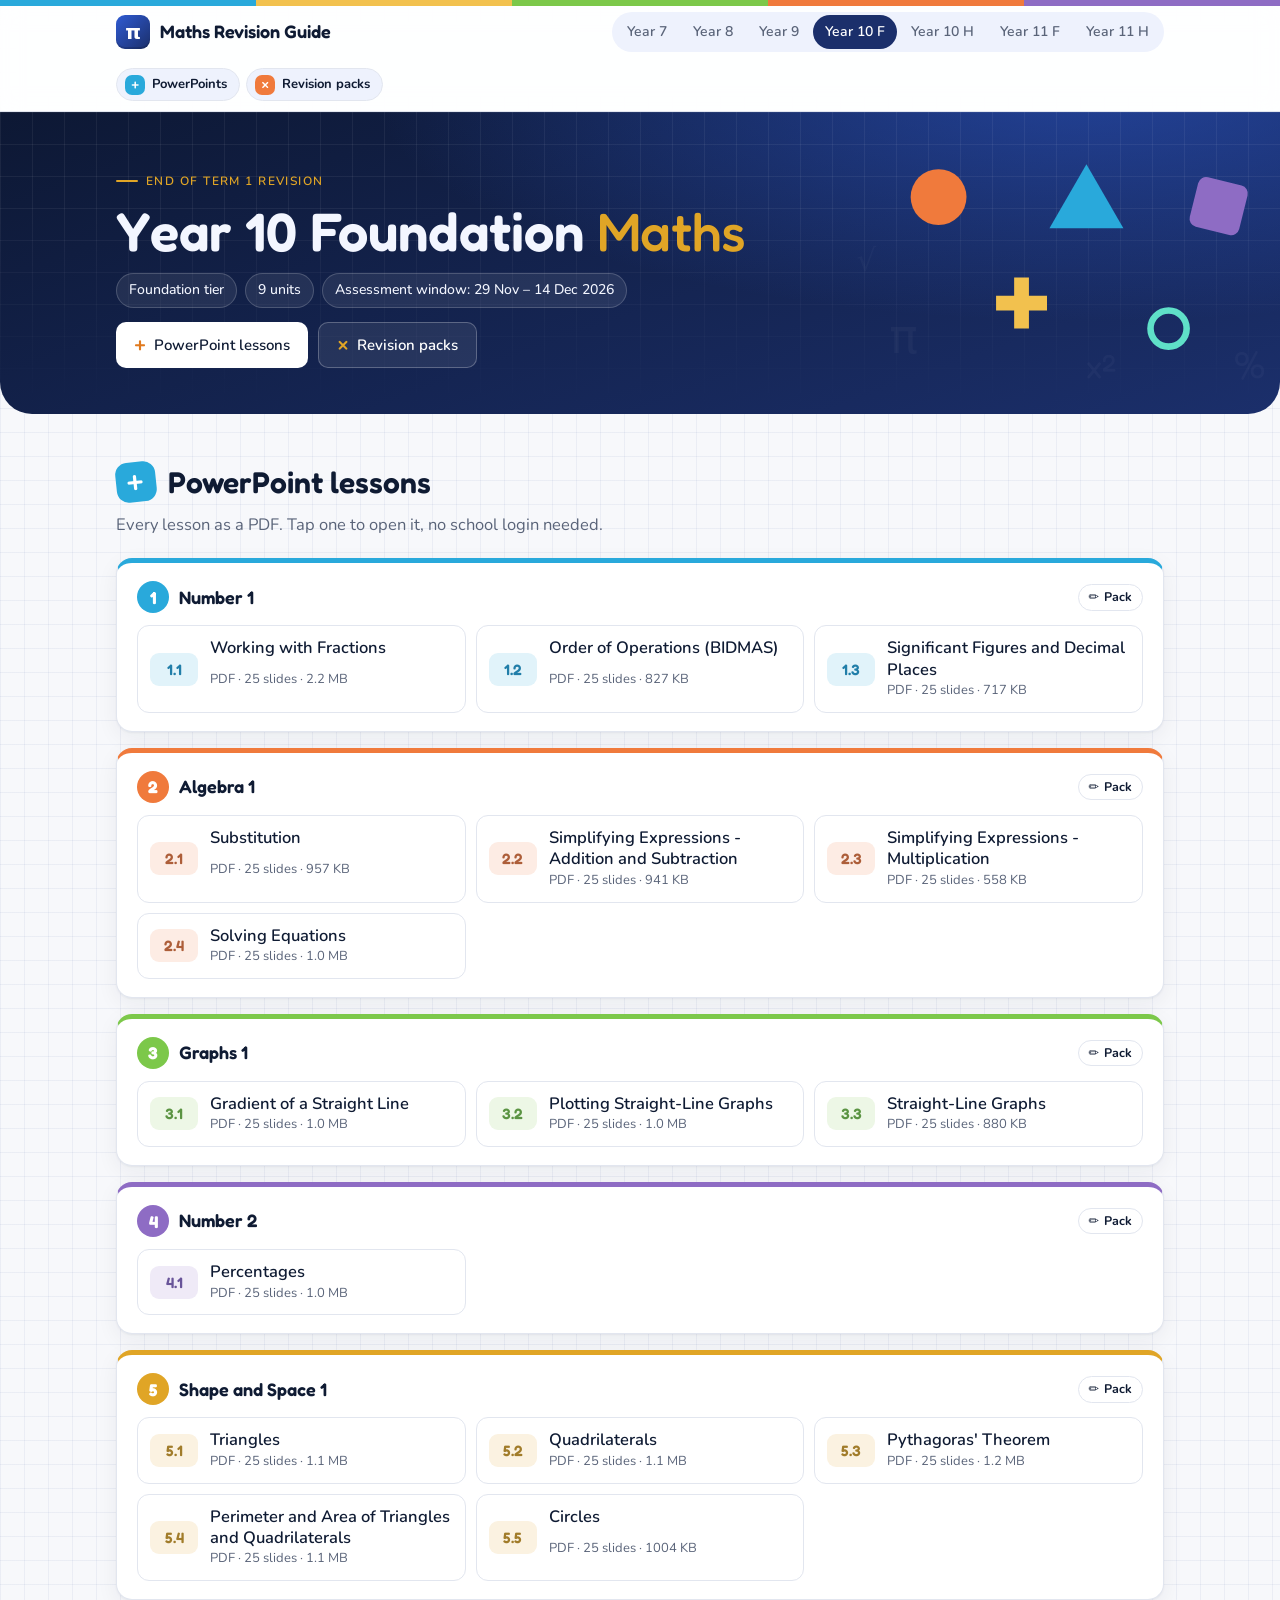
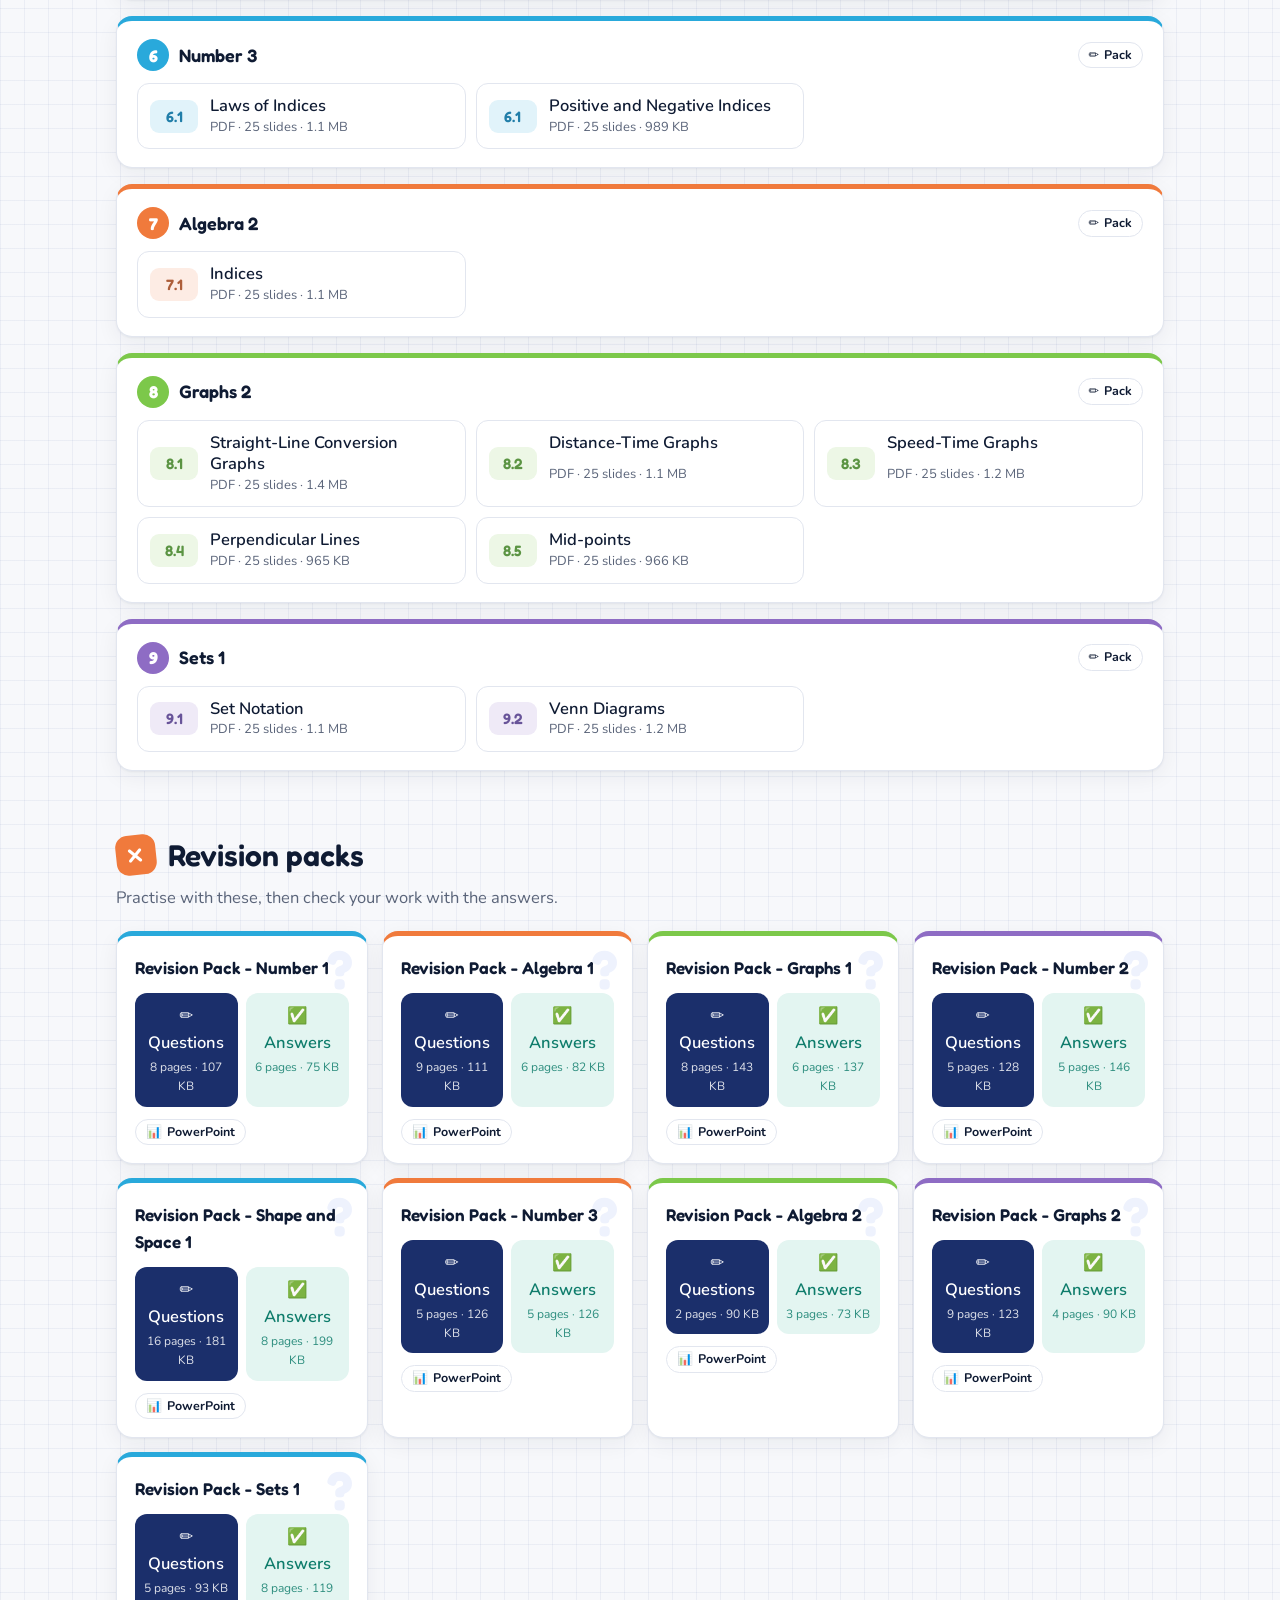
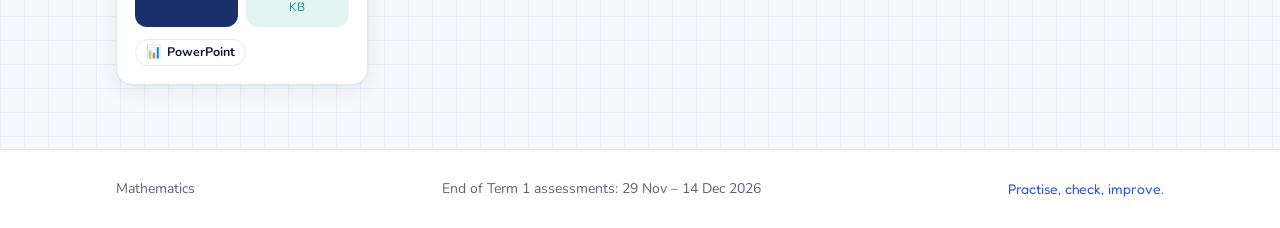
==== commit 1bd0b8e4: "Remove the Videos section (keep section bar and PowerPoint/pack unit links) Co-Authored-By: Claude O" ====
--- a/y10f.html
+++ b/y10f.html
@@ -1,6 +1,6 @@
 <!doctype html><html lang="en"><head><meta charset="utf-8"><meta name="viewport" content="width=device-width,initial-scale=1">
 <title>Year 10 Foundation Maths Revision Guide</title><link rel="preconnect" href="https://fonts.googleapis.com"><link href="https://fonts.googleapis.com/css2?family=Fredoka:wght@500;600;700&family=Nunito:wght@400;600;700;800&display=swap" rel="stylesheet">
-<link rel="stylesheet" href="assets/style.css?v=1794501142"></head><body><div class="rainbow" aria-hidden="true"><i></i><i></i><i></i><i></i><i></i></div><header class="top"><div class="wrap"><a class="brand" href="index.html"><span class="logo">π</span><span><b>Maths Revision Guide</b></span></a><nav class="years"><a href="y7.html" class="">Year 7</a><a href="y8.html" class="">Year 8</a><a href="y9.html" class="">Year 9</a><a href="y10f.html" class="on">Year 10 F</a><a href="y10h.html" class="">Year 10 H</a><a href="y11f.html" class="">Year 11 F</a><a href="y11h.html" class="">Year 11 H</a></nav><nav class="secs" aria-label="Sections"><a href="#lessons" class="sc-lessons"><b>+</b>PowerPoints</a><a href="#videos" class="sc-videos"><b>−</b>Videos</a><a href="#packs" class="sc-packs"><b>×</b>Revision packs</a></nav></div></header><main><section class="hero"><svg class="deco" viewBox="0 0 560 320" preserveAspectRatio="xMaxYMid meet" aria-hidden="true">
+<link rel="stylesheet" href="assets/style.css?v=1794501142"></head><body><div class="rainbow" aria-hidden="true"><i></i><i></i><i></i><i></i><i></i></div><header class="top"><div class="wrap"><a class="brand" href="index.html"><span class="logo">π</span><span><b>Maths Revision Guide</b></span></a><nav class="years"><a href="y7.html" class="">Year 7</a><a href="y8.html" class="">Year 8</a><a href="y9.html" class="">Year 9</a><a href="y10f.html" class="on">Year 10 F</a><a href="y10h.html" class="">Year 10 H</a><a href="y11f.html" class="">Year 11 F</a><a href="y11h.html" class="">Year 11 H</a></nav><nav class="secs" aria-label="Sections"><a href="#lessons" class="sc-lessons"><b>+</b>PowerPoints</a><a href="#packs" class="sc-packs"><b>×</b>Revision packs</a></nav></div></header><main><section class="hero"><svg class="deco" viewBox="0 0 560 320" preserveAspectRatio="xMaxYMid meet" aria-hidden="true">
 <g class="fl f1"><circle cx="120" cy="80" r="34" fill="#f07a3c"/></g>
 <g class="fl f2"><polygon points="300,40 345,118 255,118" fill="#29a9db"/></g>
 <g class="fl f3"><rect x="430" y="60" width="62" height="62" rx="10" fill="#8e6cc4" transform="rotate(14 461 91)"/></g>
@@ -12,6 +12,6 @@
 <g class="fl f2"><text x="20" y="170" font-size="38" fill="#ffffff" opacity=".18" font-family="Fredoka,sans-serif">√</text></g>
 </svg><div class="wrap">
 <p class="eyebrow">End of Term 1 revision</p><h1>Year 10 Foundation <em>Maths</em></h1><div class="chips"><span class="chip">Foundation tier</span><span class="chip">9 units</span><span class="chip">Assessment window: 29 Nov – 14 Dec 2026</span></div>
-<div class="jump"><a href="#lessons"><span>+</span> PowerPoint lessons</a><a href="#videos"><span>−</span> Videos</a><a href="#packs"><span>×</span> Revision packs</a></div></div></section>
-<div class="wrap"><section id="lessons"><div class="shead"><span class="sno s1">+</span><h2>PowerPoint lessons</h2></div><p class="lead">Every lesson as a PDF. Tap one to open it, no school login needed.</p><div class="lgroup u1" id="l-1"><h3><span class="ucirc">1</span>Number 1<span class="ulinks"><a class="ul-v" href="#v-1"><span aria-hidden="true">▶</span>Videos</a><a class="ul-p" href="#p-1"><span aria-hidden="true">✏️</span>Pack</a></span></h3><div class="decks"><a class="deck" href="lessons/y10/1.1-Working-with-Fractions.pdf" target="_blank" rel="noopener"><span class="dnum">1.1</span><span class="dname">Working with Fractions</span><span class="dmeta">PDF · 25 slides · 2.2 MB</span></a><a class="deck" href="lessons/y10/1.2-Order-of-Operations-BIDMAS.pdf" target="_blank" rel="noopener"><span class="dnum">1.2</span><span class="dname">Order of Operations (BIDMAS)</span><span class="dmeta">PDF · 25 slides · 827 KB</span></a><a class="deck" href="lessons/y10/1.3-Significant-Figures-and-Decimal-Places.pdf" target="_blank" rel="noopener"><span class="dnum">1.3</span><span class="dname">Significant Figures and Decimal Places</span><span class="dmeta">PDF · 25 slides · 717 KB</span></a></div></div><div class="lgroup u2" id="l-2"><h3><span class="ucirc">2</span>Algebra 1<span class="ulinks"><a class="ul-v" href="#v-2"><span aria-hidden="true">▶</span>Videos</a><a class="ul-p" href="#p-2"><span aria-hidden="true">✏️</span>Pack</a></span></h3><div class="decks"><a class="deck" href="lessons/y10/2.1-Substitution.pdf" target="_blank" rel="noopener"><span class="dnum">2.1</span><span class="dname">Substitution</span><span class="dmeta">PDF · 25 slides · 957 KB</span></a><a class="deck" href="lessons/y10/2.2-Simplifying-Expressions---Addition-and-Subtraction.pdf" target="_blank" rel="noopener"><span class="dnum">2.2</span><span class="dname">Simplifying Expressions - Addition and Subtraction</span><span class="dmeta">PDF · 25 slides · 941 KB</span></a><a class="deck" href="lessons/y10/2.3-Simplifying-Expressions---Multiplication.pdf" target="_blank" rel="noopener"><span class="dnum">2.3</span><span class="dname">Simplifying Expressions - Multiplication</span><span class="dmeta">PDF · 25 slides · 558 KB</span></a><a class="deck" href="lessons/y10/2.4-Solving-Equations.pdf" target="_blank" rel="noopener"><span class="dnum">2.4</span><span class="dname">Solving Equations</span><span class="dmeta">PDF · 25 slides · 1.0 MB</span></a></div></div><div class="lgroup u3" id="l-3"><h3><span class="ucirc">3</span>Graphs 1<span class="ulinks"><a class="ul-v" href="#v-3"><span aria-hidden="true">▶</span>Videos</a><a class="ul-p" href="#p-3"><span aria-hidden="true">✏️</span>Pack</a></span></h3><div class="decks"><a class="deck" href="lessons/y10/3.1-Gradient-of-a-Straight-Line.pdf" target="_blank" rel="noopener"><span class="dnum">3.1</span><span class="dname">Gradient of a Straight Line</span><span class="dmeta">PDF · 25 slides · 1.0 MB</span></a><a class="deck" href="lessons/y10/3.2-Plotting-Straight-Line-Graphs.pdf" target="_blank" rel="noopener"><span class="dnum">3.2</span><span class="dname">Plotting Straight-Line Graphs</span><span class="dmeta">PDF · 25 slides · 1.0 MB</span></a><a class="deck" href="lessons/y10/3.3-Straight-Line-Graphs.pdf" target="_blank" rel="noopener"><span class="dnum">3.3</span><span class="dname">Straight-Line Graphs</span><span class="dmeta">PDF · 25 slides · 880 KB</span></a></div></div><div class="lgroup u4" id="l-4"><h3><span class="ucirc">4</span>Number 2<span class="ulinks"><a class="ul-v" href="#v-4"><span aria-hidden="true">▶</span>Videos</a><a class="ul-p" href="#p-4"><span aria-hidden="true">✏️</span>Pack</a></span></h3><div class="decks"><a class="deck" href="lessons/y10/4.1-Percentages.pdf" target="_blank" rel="noopener"><span class="dnum">4.1</span><span class="dname">Percentages</span><span class="dmeta">PDF · 25 slides · 1.0 MB</span></a></div></div><div class="lgroup u5" id="l-5"><h3><span class="ucirc">5</span>Shape and Space 1<span class="ulinks"><a class="ul-v" href="#v-5"><span aria-hidden="true">▶</span>Videos</a><a class="ul-p" href="#p-5"><span aria-hidden="true">✏️</span>Pack</a></span></h3><div class="decks"><a class="deck" href="lessons/y10/5.1-Triangles.pdf" target="_blank" rel="noopener"><span class="dnum">5.1</span><span class="dname">Triangles</span><span class="dmeta">PDF · 25 slides · 1.1 MB</span></a><a class="deck" href="lessons/y10/5.2-Quadrilaterals.pdf" target="_blank" rel="noopener"><span class="dnum">5.2</span><span class="dname">Quadrilaterals</span><span class="dmeta">PDF · 25 slides · 1.1 MB</span></a><a class="deck" href="lessons/y10/5.3-Pythagoras-Theorem.pdf" target="_blank" rel="noopener"><span class="dnum">5.3</span><span class="dname">Pythagoras&#x27; Theorem</span><span class="dmeta">PDF · 25 slides · 1.2 MB</span></a><a class="deck" href="lessons/y10/5.4-Perimeter-and-Area-of-Triangles-and-Quadrilaterals.pdf" target="_blank" rel="noopener"><span class="dnum">5.4</span><span class="dname">Perimeter and Area of Triangles and Quadrilaterals</span><span class="dmeta">PDF · 25 slides · 1.1 MB</span></a><a class="deck" href="lessons/y10/5.5-Circles.pdf" target="_blank" rel="noopener"><span class="dnum">5.5</span><span class="dname">Circles</span><span class="dmeta">PDF · 25 slides · 1004 KB</span></a></div></div><div class="lgroup u1" id="l-6"><h3><span class="ucirc">6</span>Number 3<span class="ulinks"><a class="ul-v" href="#v-6"><span aria-hidden="true">▶</span>Videos</a><a class="ul-p" href="#p-6"><span aria-hidden="true">✏️</span>Pack</a></span></h3><div class="decks"><a class="deck" href="lessons/y10/6.1-Laws-of-Indices.pdf" target="_blank" rel="noopener"><span class="dnum">6.1</span><span class="dname">Laws of Indices</span><span class="dmeta">PDF · 25 slides · 1.1 MB</span></a><a class="deck" href="lessons/y10/6.1-Positive-and-Negative-Indices.pdf" target="_blank" rel="noopener"><span class="dnum">6.1</span><span class="dname">Positive and Negative Indices</span><span class="dmeta">PDF · 25 slides · 989 KB</span></a></div></div><div class="lgroup u2" id="l-7"><h3><span class="ucirc">7</span>Algebra 2<span class="ulinks"><a class="ul-v" href="#v-7"><span aria-hidden="true">▶</span>Videos</a><a class="ul-p" href="#p-7"><span aria-hidden="true">✏️</span>Pack</a></span></h3><div class="decks"><a class="deck" href="lessons/y10/7.1-Indices.pdf" target="_blank" rel="noopener"><span class="dnum">7.1</span><span class="dname">Indices</span><span class="dmeta">PDF · 25 slides · 1.1 MB</span></a></div></div><div class="lgroup u3" id="l-8"><h3><span class="ucirc">8</span>Graphs 2<span class="ulinks"><a class="ul-v" href="#v-8"><span aria-hidden="true">▶</span>Videos</a><a class="ul-p" href="#p-8"><span aria-hidden="true">✏️</span>Pack</a></span></h3><div class="decks"><a class="deck" href="lessons/y10/8.1-Straight-Line-Conversion-Graphs.pdf" target="_blank" rel="noopener"><span class="dnum">8.1</span><span class="dname">Straight-Line Conversion Graphs</span><span class="dmeta">PDF · 25 slides · 1.4 MB</span></a><a class="deck" href="lessons/y10/8.2-Distance-Time-Graphs.pdf" target="_blank" rel="noopener"><span class="dnum">8.2</span><span class="dname">Distance-Time Graphs</span><span class="dmeta">PDF · 25 slides · 1.1 MB</span></a><a class="deck" href="lessons/y10/8.3-Speed-Time-Graphs.pdf" target="_blank" rel="noopener"><span class="dnum">8.3</span><span class="dname">Speed-Time Graphs</span><span class="dmeta">PDF · 25 slides · 1.2 MB</span></a><a class="deck" href="lessons/y10/8.4-Perpendicular-Lines.pdf" target="_blank" rel="noopener"><span class="dnum">8.4</span><span class="dname">Perpendicular Lines</span><span class="dmeta">PDF · 25 slides · 965 KB</span></a><a class="deck" href="lessons/y10/8.5-Mid-points.pdf" target="_blank" rel="noopener"><span class="dnum">8.5</span><span class="dname">Mid-points</span><span class="dmeta">PDF · 25 slides · 966 KB</span></a></div></div><div class="lgroup u4" id="l-9"><h3><span class="ucirc">9</span>Sets 1<span class="ulinks"><a class="ul-v" href="#v-9"><span aria-hidden="true">▶</span>Videos</a><a class="ul-p" href="#p-9"><span aria-hidden="true">✏️</span>Pack</a></span></h3><div class="decks"><a class="deck" href="lessons/y10/9.1-Set-Notation.pdf" target="_blank" rel="noopener"><span class="dnum">9.1</span><span class="dname">Set Notation</span><span class="dmeta">PDF · 25 slides · 1.1 MB</span></a><a class="deck" href="lessons/y10/9.2-Venn-Diagrams.pdf" target="_blank" rel="noopener"><span class="dnum">9.2</span><span class="dname">Venn Diagrams</span><span class="dmeta">PDF · 25 slides · 1.2 MB</span></a></div></div></section>
-<section id="videos"><div class="shead"><span class="sno s4">−</span><h2>Videos</h2></div><p class="lead">Short YouTube videos for every lesson, matched to the Pearson Edexcel course. Watch one, then try the revision pack for that unit.</p><div class="lgroup vgroup u1" id="v-1"><h3><span class="ucirc">1</span>Number 1<span class="ulinks"><a class="ul-l" href="#l-1"><span aria-hidden="true">📊</span>PowerPoint</a><a class="ul-p" href="#p-1"><span aria-hidden="true">✏️</span>Pack</a></span></h3><div class="vlist"><div class="vlesson"><div class="vhead"><span class="dnum">1.1</span><span class="dname">Working with Fractions</span></div><div class="vids"><a class="vid" href="https://www.youtube.com/watch?v=lalcQLW6MWE" target="_blank" rel="noopener"><span class="vthumb"><img src="https://i.ytimg.com/vi/lalcQLW6MWE/mqdefault.jpg" alt="" loading="lazy" width="320" height="180"><span class="vplay" aria-hidden="true">▶</span></span><span class="vtext"><span class="vtitle">Fractions Addition and Subtraction</span><span class="vchan">Corbettmaths</span></span></a><a class="vid" href="https://www.youtube.com/watch?v=4n7AoTkLHDg" target="_blank" rel="noopener"><span class="vthumb"><img src="https://i.ytimg.com/vi/4n7AoTkLHDg/mqdefault.jpg" alt="" loading="lazy" width="320" height="180"><span class="vplay" aria-hidden="true">▶</span></span><span class="vtext"><span class="vtitle">Division involving Fractions</span><span class="vchan">Corbettmaths</span></span></a></div></div><div class="vlesson"><div class="vhead"><span class="dnum">1.2</span><span class="dname">Order of Operations (BIDMAS)</span></div><div class="vids"><a class="vid" href="https://www.youtube.com/watch?v=if8ZsZXhQJE" target="_blank" rel="noopener"><span class="vthumb"><img src="https://i.ytimg.com/vi/if8ZsZXhQJE/mqdefault.jpg" alt="" loading="lazy" width="320" height="180"><span class="vplay" aria-hidden="true">▶</span></span><span class="vtext"><span class="vtitle">Order of Operations</span><span class="vchan">Corbettmaths</span></span></a></div></div><div class="vlesson"><div class="vhead"><span class="dnum">1.3</span><span class="dname">Significant Figures and Decimal Places</span></div><div class="vids"><a class="vid" href="https://www.youtube.com/watch?v=a33QG-6kgVc" target="_blank" rel="noopener"><span class="vthumb"><img src="https://i.ytimg.com/vi/a33QG-6kgVc/mqdefault.jpg" alt="" loading="lazy" width="320" height="180"><span class="vplay" aria-hidden="true">▶</span></span><span class="vtext"><span class="vtitle">Rounding to 1 and 2 Decimal Places</span><span class="vchan">Corbettmaths</span></span></a><a class="vid" href="https://www.youtube.com/watch?v=GGHHuAKoIcw" target="_blank" rel="noopener"><span class="vthumb"><img src="https://i.ytimg.com/vi/GGHHuAKoIcw/mqdefault.jpg" alt="" loading="lazy" width="320" height="180"><span class="vplay" aria-hidden="true">▶</span></span><span class="vtext"><span class="vtitle">Rounding to Significant Figures</span><span class="vchan">Corbettmaths</span></span></a></div></div></div></div><div class="lgroup vgroup u2" id="v-2"><h3><span class="ucirc">2</span>Algebra 1<span class="ulinks"><a class="ul-l" href="#l-2"><span aria-hidden="true">📊</span>PowerPoint</a><a class="ul-p" href="#p-2"><span aria-hidden="true">✏️</span>Pack</a></span></h3><div class="vlist"><div class="vlesson"><div class="vhead"><span class="dnum">2.1</span><span class="dname">Substitution</span></div><div class="vids"><a class="vid" href="https://www.youtube.com/watch?v=28DkE4vMN6o" target="_blank" rel="noopener"><span class="vthumb"><img src="https://i.ytimg.com/vi/28DkE4vMN6o/mqdefault.jpg" alt="" loading="lazy" width="320" height="180"><span class="vplay" aria-hidden="true">▶</span></span><span class="vtext"><span class="vtitle">Substitution into Expressions</span><span class="vchan">Corbettmaths</span></span></a></div></div><div class="vlesson"><div class="vhead"><span class="dnum">2.2</span><span class="dname">Simplifying Expressions - Addition and Subtraction</span></div><div class="vids"><a class="vid" href="https://www.youtube.com/watch?v=zxJNJMDj2Ec" target="_blank" rel="noopener"><span class="vthumb"><img src="https://i.ytimg.com/vi/zxJNJMDj2Ec/mqdefault.jpg" alt="" loading="lazy" width="320" height="180"><span class="vplay" aria-hidden="true">▶</span></span><span class="vtext"><span class="vtitle">Collecting Like Terms</span><span class="vchan">Corbettmaths</span></span></a></div></div><div class="vlesson"><div class="vhead"><span class="dnum">2.3</span><span class="dname">Simplifying Expressions - Multiplication</span></div><div class="vids"><a class="vid" href="https://www.youtube.com/watch?v=sPcueG1loKY" target="_blank" rel="noopener"><span class="vthumb"><img src="https://i.ytimg.com/vi/sPcueG1loKY/mqdefault.jpg" alt="" loading="lazy" width="320" height="180"><span class="vplay" aria-hidden="true">▶</span></span><span class="vtext"><span class="vtitle">Multiplying Terms</span><span class="vchan">Corbettmaths</span></span></a></div></div><div class="vlesson"><div class="vhead"><span class="dnum">2.4</span><span class="dname">Solving Equations</span></div><div class="vids"><a class="vid" href="https://www.youtube.com/watch?v=30S7WxKcPwg" target="_blank" rel="noopener"><span class="vthumb"><img src="https://i.ytimg.com/vi/30S7WxKcPwg/mqdefault.jpg" alt="" loading="lazy" width="320" height="180"><span class="vplay" aria-hidden="true">▶</span></span><span class="vtext"><span class="vtitle">Solving Equations</span><span class="vchan">Corbettmaths</span></span></a><a class="vid" href="https://www.youtube.com/watch?v=85ZM3ZKqRhY" target="_blank" rel="noopener"><span class="vthumb"><img src="https://i.ytimg.com/vi/85ZM3ZKqRhY/mqdefault.jpg" alt="" loading="lazy" width="320" height="180"><span class="vplay" aria-hidden="true">▶</span></span><span class="vtext"><span class="vtitle">Solving Equations with Letters on Both Sides</span><span class="vchan">Corbettmaths</span></span></a></div></div></div></div><div class="lgroup vgroup u3" id="v-3"><h3><span class="ucirc">3</span>Graphs 1<span class="ulinks"><a class="ul-l" href="#l-3"><span aria-hidden="true">📊</span>PowerPoint</a><a class="ul-p" href="#p-3"><span aria-hidden="true">✏️</span>Pack</a></span></h3><div class="vlist"><div class="vlesson"><div class="vhead"><span class="dnum">3.1</span><span class="dname">Gradient of a Straight Line</span></div><div class="vids"><a class="vid" href="https://www.youtube.com/watch?v=YtHJP1rZ3pI" target="_blank" rel="noopener"><span class="vthumb"><img src="https://i.ytimg.com/vi/YtHJP1rZ3pI/mqdefault.jpg" alt="" loading="lazy" width="320" height="180"><span class="vplay" aria-hidden="true">▶</span></span><span class="vtext"><span class="vtitle">Gradient of a Line</span><span class="vchan">Corbettmaths</span></span></a></div></div><div class="vlesson"><div class="vhead"><span class="dnum">3.2</span><span class="dname">Plotting Straight-Line Graphs</span></div><div class="vids"><a class="vid" href="https://www.youtube.com/watch?v=lD57vopo_Mw" target="_blank" rel="noopener"><span class="vthumb"><img src="https://i.ytimg.com/vi/lD57vopo_Mw/mqdefault.jpg" alt="" loading="lazy" width="320" height="180"><span class="vplay" aria-hidden="true">▶</span></span><span class="vtext"><span class="vtitle">Drawing Graphs using an xy Table</span><span class="vchan">Corbettmaths</span></span></a></div></div><div class="vlesson"><div class="vhead"><span class="dnum">3.3</span><span class="dname">Straight-Line Graphs</span></div><div class="vids"><a class="vid" href="https://www.youtube.com/watch?v=HdlnBX82jxI" target="_blank" rel="noopener"><span class="vthumb"><img src="https://i.ytimg.com/vi/HdlnBX82jxI/mqdefault.jpg" alt="" loading="lazy" width="320" height="180"><span class="vplay" aria-hidden="true">▶</span></span><span class="vtext"><span class="vtitle">Equation of a Line</span><span class="vchan">Corbettmaths</span></span></a></div></div></div></div><div class="lgroup vgroup u4" id="v-4"><h3><span class="ucirc">4</span>Number 2<span class="ulinks"><a class="ul-l" href="#l-4"><span aria-hidden="true">📊</span>PowerPoint</a><a class="ul-p" href="#p-4"><span aria-hidden="true">✏️</span>Pack</a></span></h3><div class="vlist"><div class="vlesson"><div class="vhead"><span class="dnum">4.1</span><span class="dname">Percentages</span></div><div class="vids"><a class="vid" href="https://www.youtube.com/watch?v=9QKc5bZPLv0" target="_blank" rel="noopener"><span class="vthumb"><img src="https://i.ytimg.com/vi/9QKc5bZPLv0/mqdefault.jpg" alt="" loading="lazy" width="320" height="180"><span class="vplay" aria-hidden="true">▶</span></span><span class="vtext"><span class="vtitle">Percentages without a Calculator</span><span class="vchan">Corbettmaths</span></span></a><a class="vid" href="https://www.youtube.com/watch?v=tUtgC7ZrsRc" target="_blank" rel="noopener"><span class="vthumb"><img src="https://i.ytimg.com/vi/tUtgC7ZrsRc/mqdefault.jpg" alt="" loading="lazy" width="320" height="180"><span class="vplay" aria-hidden="true">▶</span></span><span class="vtext"><span class="vtitle">Increasing/Decreasing by a Percentage</span><span class="vchan">Corbettmaths</span></span></a></div></div></div></div><div class="lgroup vgroup u5" id="v-5"><h3><span class="ucirc">5</span>Shape and Space 1<span class="ulinks"><a class="ul-l" href="#l-5"><span aria-hidden="true">📊</span>PowerPoint</a><a class="ul-p" href="#p-5"><span aria-hidden="true">✏️</span>Pack</a></span></h3><div class="vlist"><div class="vlesson"><div class="vhead"><span class="dnum">5.1</span><span class="dname">Triangles</span></div><div class="vids"><a class="vid" href="https://www.youtube.com/watch?v=IIQ1m4De6mE" target="_blank" rel="noopener"><span class="vthumb"><img src="https://i.ytimg.com/vi/IIQ1m4De6mE/mqdefault.jpg" alt="" loading="lazy" width="320" height="180"><span class="vplay" aria-hidden="true">▶</span></span><span class="vtext"><span class="vtitle">Angles in a Triangle</span><span class="vchan">Corbettmaths</span></span></a><a class="vid" href="https://www.youtube.com/watch?v=ValGgmpE1zs" target="_blank" rel="noopener"><span class="vthumb"><img src="https://i.ytimg.com/vi/ValGgmpE1zs/mqdefault.jpg" alt="" loading="lazy" width="320" height="180"><span class="vplay" aria-hidden="true">▶</span></span><span class="vtext"><span class="vtitle">Types of Triangle</span><span class="vchan">Corbettmaths</span></span></a></div></div><div class="vlesson"><div class="vhead"><span class="dnum">5.2</span><span class="dname">Quadrilaterals</span></div><div class="vids"><a class="vid" href="https://www.youtube.com/watch?v=DztWKyn6X0A" target="_blank" rel="noopener"><span class="vthumb"><img src="https://i.ytimg.com/vi/DztWKyn6X0A/mqdefault.jpg" alt="" loading="lazy" width="320" height="180"><span class="vplay" aria-hidden="true">▶</span></span><span class="vtext"><span class="vtitle">Angles in Quadrilaterals</span><span class="vchan">Corbettmaths</span></span></a></div></div><div class="vlesson"><div class="vhead"><span class="dnum">5.3</span><span class="dname">Pythagoras&#x27; Theorem</span></div><div class="vids"><a class="vid" href="https://www.youtube.com/watch?v=iWLVTy_rGjs" target="_blank" rel="noopener"><span class="vthumb"><img src="https://i.ytimg.com/vi/iWLVTy_rGjs/mqdefault.jpg" alt="" loading="lazy" width="320" height="180"><span class="vplay" aria-hidden="true">▶</span></span><span class="vtext"><span class="vtitle">Pythagoras</span><span class="vchan">Corbettmaths</span></span></a></div></div><div class="vlesson"><div class="vhead"><span class="dnum">5.4</span><span class="dname">Perimeter and Area of Triangles and Quadrilaterals</span></div><div class="vids"><a class="vid" href="https://www.youtube.com/watch?v=6UCVcYnjBG4" target="_blank" rel="noopener"><span class="vthumb"><img src="https://i.ytimg.com/vi/6UCVcYnjBG4/mqdefault.jpg" alt="" loading="lazy" width="320" height="180"><span class="vplay" aria-hidden="true">▶</span></span><span class="vtext"><span class="vtitle">Perimeter</span><span class="vchan">Corbettmaths</span></span></a><a class="vid" href="https://www.youtube.com/watch?v=PA9DkwNXhQk" target="_blank" rel="noopener"><span class="vthumb"><img src="https://i.ytimg.com/vi/PA9DkwNXhQk/mqdefault.jpg" alt="" loading="lazy" width="320" height="180"><span class="vplay" aria-hidden="true">▶</span></span><span class="vtext"><span class="vtitle">Area of a Trapezium</span><span class="vchan">Corbettmaths</span></span></a></div></div><div class="vlesson"><div class="vhead"><span class="dnum">5.5</span><span class="dname">Circles</span></div><div class="vids"><a class="vid" href="https://www.youtube.com/watch?v=Of8p1SfOcR0" target="_blank" rel="noopener"><span class="vthumb"><img src="https://i.ytimg.com/vi/Of8p1SfOcR0/mqdefault.jpg" alt="" loading="lazy" width="320" height="180"><span class="vplay" aria-hidden="true">▶</span></span><span class="vtext"><span class="vtitle">Area of a Circle</span><span class="vchan">Corbettmaths</span></span></a><a class="vid" href="https://www.youtube.com/watch?v=GColEqg8E9Q" target="_blank" rel="noopener"><span class="vthumb"><img src="https://i.ytimg.com/vi/GColEqg8E9Q/mqdefault.jpg" alt="" loading="lazy" width="320" height="180"><span class="vplay" aria-hidden="true">▶</span></span><span class="vtext"><span class="vtitle">Circumference</span><span class="vchan">Corbettmaths</span></span></a></div></div></div></div><div class="lgroup vgroup u1" id="v-6"><h3><span class="ucirc">6</span>Number 3<span class="ulinks"><a class="ul-l" href="#l-6"><span aria-hidden="true">📊</span>PowerPoint</a><a class="ul-p" href="#p-6"><span aria-hidden="true">✏️</span>Pack</a></span></h3><div class="vlist"><div class="vlesson"><div class="vhead"><span class="dnum">6.1</span><span class="dname">Laws of Indices</span></div><div class="vids"><a class="vid" href="https://www.youtube.com/watch?v=ozuXy8_NZcg" target="_blank" rel="noopener"><span class="vthumb"><img src="https://i.ytimg.com/vi/ozuXy8_NZcg/mqdefault.jpg" alt="" loading="lazy" width="320" height="180"><span class="vplay" aria-hidden="true">▶</span></span><span class="vtext"><span class="vtitle">Laws of Indices</span><span class="vchan">Corbettmaths</span></span></a></div></div><div class="vlesson"><div class="vhead"><span class="dnum">6.1</span><span class="dname">Positive and Negative Indices</span></div><div class="vids"><a class="vid" href="https://www.youtube.com/watch?v=_K9XYyv1bU0" target="_blank" rel="noopener"><span class="vthumb"><img src="https://i.ytimg.com/vi/_K9XYyv1bU0/mqdefault.jpg" alt="" loading="lazy" width="320" height="180"><span class="vplay" aria-hidden="true">▶</span></span><span class="vtext"><span class="vtitle">Negative Indices</span><span class="vchan">Corbettmaths</span></span></a></div></div></div></div><div class="lgroup vgroup u2" id="v-7"><h3><span class="ucirc">7</span>Algebra 2<span class="ulinks"><a class="ul-l" href="#l-7"><span aria-hidden="true">📊</span>PowerPoint</a><a class="ul-p" href="#p-7"><span aria-hidden="true">✏️</span>Pack</a></span></h3><div class="vlist"><div class="vlesson"><div class="vhead"><span class="dnum">7.1</span><span class="dname">Indices</span></div><div class="vids"><a class="vid" href="https://www.youtube.com/watch?v=ozuXy8_NZcg" target="_blank" rel="noopener"><span class="vthumb"><img src="https://i.ytimg.com/vi/ozuXy8_NZcg/mqdefault.jpg" alt="" loading="lazy" width="320" height="180"><span class="vplay" aria-hidden="true">▶</span></span><span class="vtext"><span class="vtitle">Laws of Indices</span><span class="vchan">Corbettmaths</span></span></a></div></div></div></div><div class="lgroup vgroup u3" id="v-8"><h3><span class="ucirc">8</span>Graphs 2<span class="ulinks"><a class="ul-l" href="#l-8"><span aria-hidden="true">📊</span>PowerPoint</a><a class="ul-p" href="#p-8"><span aria-hidden="true">✏️</span>Pack</a></span></h3><div class="vlist"><div class="vlesson"><div class="vhead"><span class="dnum">8.1</span><span class="dname">Straight-Line Conversion Graphs</span></div><div class="vids"><a class="vid" href="https://www.youtube.com/watch?v=s7B4GmjOz3Q" target="_blank" rel="noopener"><span class="vthumb"><img src="https://i.ytimg.com/vi/s7B4GmjOz3Q/mqdefault.jpg" alt="" loading="lazy" width="320" height="180"><span class="vplay" aria-hidden="true">▶</span></span><span class="vtext"><span class="vtitle">Conversion Graphs</span><span class="vchan">Corbettmaths</span></span></a></div></div><div class="vlesson"><div class="vhead"><span class="dnum">8.2</span><span class="dname">Distance-Time Graphs</span></div><div class="vids"><a class="vid" href="https://www.youtube.com/watch?v=oxOiuqUfWKA" target="_blank" rel="noopener"><span class="vthumb"><img src="https://i.ytimg.com/vi/oxOiuqUfWKA/mqdefault.jpg" alt="" loading="lazy" width="320" height="180"><span class="vplay" aria-hidden="true">▶</span></span><span class="vtext"><span class="vtitle">Distance Time Graphs</span><span class="vchan">Corbettmaths</span></span></a></div></div><div class="vlesson"><div class="vhead"><span class="dnum">8.3</span><span class="dname">Speed-Time Graphs</span></div><div class="vids"><a class="vid" href="https://www.youtube.com/watch?v=P6A1VzHTnrE" target="_blank" rel="noopener"><span class="vthumb"><img src="https://i.ytimg.com/vi/P6A1VzHTnrE/mqdefault.jpg" alt="" loading="lazy" width="320" height="180"><span class="vplay" aria-hidden="true">▶</span></span><span class="vtext"><span class="vtitle">Velocity-time Graphs</span><span class="vchan">Corbettmaths</span></span></a></div></div><div class="vlesson"><div class="vhead"><span class="dnum">8.4</span><span class="dname">Perpendicular Lines</span></div><div class="vids"><a class="vid" href="https://www.youtube.com/watch?v=PrwhdgnLK5k" target="_blank" rel="noopener"><span class="vthumb"><img src="https://i.ytimg.com/vi/PrwhdgnLK5k/mqdefault.jpg" alt="" loading="lazy" width="320" height="180"><span class="vplay" aria-hidden="true">▶</span></span><span class="vtext"><span class="vtitle">Perpendicular Graphs</span><span class="vchan">Corbettmaths</span></span></a></div></div><div class="vlesson"><div class="vhead"><span class="dnum">8.5</span><span class="dname">Mid-points</span></div><div class="vids"><a class="vid" href="https://www.youtube.com/watch?v=LqEYBytlhek" target="_blank" rel="noopener"><span class="vthumb"><img src="https://i.ytimg.com/vi/LqEYBytlhek/mqdefault.jpg" alt="" loading="lazy" width="320" height="180"><span class="vplay" aria-hidden="true">▶</span></span><span class="vtext"><span class="vtitle">Midpoint of a Line</span><span class="vchan">Corbettmaths</span></span></a></div></div></div></div><div class="lgroup vgroup u4" id="v-9"><h3><span class="ucirc">9</span>Sets 1<span class="ulinks"><a class="ul-l" href="#l-9"><span aria-hidden="true">📊</span>PowerPoint</a><a class="ul-p" href="#p-9"><span aria-hidden="true">✏️</span>Pack</a></span></h3><div class="vlist"><div class="vlesson"><div class="vhead"><span class="dnum">9.1</span><span class="dname">Set Notation</span></div><div class="vids"><a class="vid" href="https://www.youtube.com/watch?v=-rpZ4qyjBWg" target="_blank" rel="noopener"><span class="vthumb"><img src="https://i.ytimg.com/vi/-rpZ4qyjBWg/mqdefault.jpg" alt="" loading="lazy" width="320" height="180"><span class="vplay" aria-hidden="true">▶</span></span><span class="vtext"><span class="vtitle">Set Notation</span><span class="vchan">Corbettmaths</span></span></a><a class="vid" href="https://www.youtube.com/watch?v=eQpbHw-dWRU" target="_blank" rel="noopener"><span class="vthumb"><img src="https://i.ytimg.com/vi/eQpbHw-dWRU/mqdefault.jpg" alt="" loading="lazy" width="320" height="180"><span class="vplay" aria-hidden="true">▶</span></span><span class="vtext"><span class="vtitle">Intro to Set Notation and Venn Diagrams, IGCSE</span><span class="vchan">Mathsaurus</span></span></a></div></div><div class="vlesson"><div class="vhead"><span class="dnum">9.2</span><span class="dname">Venn Diagrams</span></div><div class="vids"><a class="vid" href="https://www.youtube.com/watch?v=xwK--rNDI9E" target="_blank" rel="noopener"><span class="vthumb"><img src="https://i.ytimg.com/vi/xwK--rNDI9E/mqdefault.jpg" alt="" loading="lazy" width="320" height="180"><span class="vplay" aria-hidden="true">▶</span></span><span class="vtext"><span class="vtitle">Venn Diagrams</span><span class="vchan">Corbettmaths</span></span></a><a class="vid" href="https://www.youtube.com/watch?v=WHfef-NghN8" target="_blank" rel="noopener"><span class="vthumb"><img src="https://i.ytimg.com/vi/WHfef-NghN8/mqdefault.jpg" alt="" loading="lazy" width="320" height="180"><span class="vplay" aria-hidden="true">▶</span></span><span class="vtext"><span class="vtitle">Sets and Venn Diagrams, Edexcel</span><span class="vchan">1st Class Maths</span></span></a></div></div></div></div></section><section id="packs"><div class="shead"><span class="sno s2">×</span><h2>Revision packs</h2></div><p class="lead">Practise with these, then check your work with the answers.</p><div class="packs"><div class="pack" id="p-1"><div class="ptitle">Revision Pack - Number 1</div><div class="pbtns"><a class="pbtn q" href="packs/y10f/Year-10-F---Number-1-Revision-Pack.pdf" target="_blank" rel="noopener">✏️ Questions<small>8 pages · 107 KB</small></a><a class="pbtn a" href="packs/y10f/Year-10-F---Number-1-Revision-Pack-Answers.pdf" target="_blank" rel="noopener">✅ Answers<small>6 pages · 75 KB</small></a></div><div class="ulinks p"><a class="ul-l" href="#l-1"><span aria-hidden="true">📊</span>PowerPoint</a><a class="ul-v" href="#v-1"><span aria-hidden="true">▶</span>Videos</a></div></div><div class="pack" id="p-2"><div class="ptitle">Revision Pack - Algebra 1</div><div class="pbtns"><a class="pbtn q" href="packs/y10f/Year-10-F---Algebra-1-Revision-Pack.pdf" target="_blank" rel="noopener">✏️ Questions<small>9 pages · 111 KB</small></a><a class="pbtn a" href="packs/y10f/Year-10-F---Algebra-1-Revision-Pack-Answers.pdf" target="_blank" rel="noopener">✅ Answers<small>6 pages · 82 KB</small></a></div><div class="ulinks p"><a class="ul-l" href="#l-2"><span aria-hidden="true">📊</span>PowerPoint</a><a class="ul-v" href="#v-2"><span aria-hidden="true">▶</span>Videos</a></div></div><div class="pack" id="p-3"><div class="ptitle">Revision Pack - Graphs 1</div><div class="pbtns"><a class="pbtn q" href="packs/y10f/Year-10-F---Graphs-1-Revision-Pack.pdf" target="_blank" rel="noopener">✏️ Questions<small>8 pages · 143 KB</small></a><a class="pbtn a" href="packs/y10f/Year-10-F---Graphs-1-Revision-Pack-Answers.pdf" target="_blank" rel="noopener">✅ Answers<small>6 pages · 137 KB</small></a></div><div class="ulinks p"><a class="ul-l" href="#l-3"><span aria-hidden="true">📊</span>PowerPoint</a><a class="ul-v" href="#v-3"><span aria-hidden="true">▶</span>Videos</a></div></div><div class="pack" id="p-4"><div class="ptitle">Revision Pack - Number 2</div><div class="pbtns"><a class="pbtn q" href="packs/y10f/Year-10-F---Number-2-Revision-Pack.pdf" target="_blank" rel="noopener">✏️ Questions<small>5 pages · 128 KB</small></a><a class="pbtn a" href="packs/y10f/Year-10-F---Number-2-Revision-Pack-Answers.pdf" target="_blank" rel="noopener">✅ Answers<small>5 pages · 146 KB</small></a></div><div class="ulinks p"><a class="ul-l" href="#l-4"><span aria-hidden="true">📊</span>PowerPoint</a><a class="ul-v" href="#v-4"><span aria-hidden="true">▶</span>Videos</a></div></div><div class="pack" id="p-5"><div class="ptitle">Revision Pack - Shape and Space 1</div><div class="pbtns"><a class="pbtn q" href="packs/y10f/Year-10-F---Shape-and-Space-1-Revision-Pack.pdf" target="_blank" rel="noopener">✏️ Questions<small>16 pages · 181 KB</small></a><a class="pbtn a" href="packs/y10f/Year-10-F---Shape-and-Space-1-Revision-Pack-Answers.pdf" target="_blank" rel="noopener">✅ Answers<small>8 pages · 199 KB</small></a></div><div class="ulinks p"><a class="ul-l" href="#l-5"><span aria-hidden="true">📊</span>PowerPoint</a><a class="ul-v" href="#v-5"><span aria-hidden="true">▶</span>Videos</a></div></div><div class="pack" id="p-6"><div class="ptitle">Revision Pack - Number 3</div><div class="pbtns"><a class="pbtn q" href="packs/y10f/Year-10-F---Number-3-Revision-Pack.pdf" target="_blank" rel="noopener">✏️ Questions<small>5 pages · 126 KB</small></a><a class="pbtn a" href="packs/y10f/Year-10-F---Number-3-Revision-Pack-Answers.pdf" target="_blank" rel="noopener">✅ Answers<small>5 pages · 126 KB</small></a></div><div class="ulinks p"><a class="ul-l" href="#l-6"><span aria-hidden="true">📊</span>PowerPoint</a><a class="ul-v" href="#v-6"><span aria-hidden="true">▶</span>Videos</a></div></div><div class="pack" id="p-7"><div class="ptitle">Revision Pack - Algebra 2</div><div class="pbtns"><a class="pbtn q" href="packs/y10f/Year-10-F---Algebra-2-Revision-Pack.pdf" target="_blank" rel="noopener">✏️ Questions<small>2 pages · 90 KB</small></a><a class="pbtn a" href="packs/y10f/Year-10-F---Algebra-2-Revision-Pack-Answers.pdf" target="_blank" rel="noopener">✅ Answers<small>3 pages · 73 KB</small></a></div><div class="ulinks p"><a class="ul-l" href="#l-7"><span aria-hidden="true">📊</span>PowerPoint</a><a class="ul-v" href="#v-7"><span aria-hidden="true">▶</span>Videos</a></div></div><div class="pack" id="p-8"><div class="ptitle">Revision Pack - Graphs 2</div><div class="pbtns"><a class="pbtn q" href="packs/y10f/Year-10-F---Graphs-2-Revision-Pack.pdf" target="_blank" rel="noopener">✏️ Questions<small>9 pages · 123 KB</small></a><a class="pbtn a" href="packs/y10f/Year-10-F---Graphs-2-Revision-Pack-Answers.pdf" target="_blank" rel="noopener">✅ Answers<small>4 pages · 90 KB</small></a></div><div class="ulinks p"><a class="ul-l" href="#l-8"><span aria-hidden="true">📊</span>PowerPoint</a><a class="ul-v" href="#v-8"><span aria-hidden="true">▶</span>Videos</a></div></div><div class="pack" id="p-9"><div class="ptitle">Revision Pack - Sets 1</div><div class="pbtns"><a class="pbtn q" href="packs/y10f/Year-10-F---Sets-1-Revision-Pack.pdf" target="_blank" rel="noopener">✏️ Questions<small>5 pages · 93 KB</small></a><a class="pbtn a" href="packs/y10f/Year-10-F---Sets-1-Revision-Pack-Answers.pdf" target="_blank" rel="noopener">✅ Answers<small>8 pages · 119 KB</small></a></div><div class="ulinks p"><a class="ul-l" href="#l-9"><span aria-hidden="true">📊</span>PowerPoint</a><a class="ul-v" href="#v-9"><span aria-hidden="true">▶</span>Videos</a></div></div></div></section></div></main><footer><div class="wrap"><span>Mathematics</span><span>End of Term 1 assessments: 29 Nov – 14 Dec 2026</span><span class="f">Practise, check, improve.</span></div></footer></body></html>+<div class="jump"><a href="#lessons"><span>+</span> PowerPoint lessons</a><a href="#packs"><span>×</span> Revision packs</a></div></div></section>
+<div class="wrap"><section id="lessons"><div class="shead"><span class="sno s1">+</span><h2>PowerPoint lessons</h2></div><p class="lead">Every lesson as a PDF. Tap one to open it, no school login needed.</p><div class="lgroup u1" id="l-1"><h3><span class="ucirc">1</span>Number 1<span class="ulinks"><a class="ul-p" href="#p-1"><span aria-hidden="true">✏️</span>Pack</a></span></h3><div class="decks"><a class="deck" href="lessons/y10/1.1-Working-with-Fractions.pdf" target="_blank" rel="noopener"><span class="dnum">1.1</span><span class="dname">Working with Fractions</span><span class="dmeta">PDF · 25 slides · 2.2 MB</span></a><a class="deck" href="lessons/y10/1.2-Order-of-Operations-BIDMAS.pdf" target="_blank" rel="noopener"><span class="dnum">1.2</span><span class="dname">Order of Operations (BIDMAS)</span><span class="dmeta">PDF · 25 slides · 827 KB</span></a><a class="deck" href="lessons/y10/1.3-Significant-Figures-and-Decimal-Places.pdf" target="_blank" rel="noopener"><span class="dnum">1.3</span><span class="dname">Significant Figures and Decimal Places</span><span class="dmeta">PDF · 25 slides · 717 KB</span></a></div></div><div class="lgroup u2" id="l-2"><h3><span class="ucirc">2</span>Algebra 1<span class="ulinks"><a class="ul-p" href="#p-2"><span aria-hidden="true">✏️</span>Pack</a></span></h3><div class="decks"><a class="deck" href="lessons/y10/2.1-Substitution.pdf" target="_blank" rel="noopener"><span class="dnum">2.1</span><span class="dname">Substitution</span><span class="dmeta">PDF · 25 slides · 957 KB</span></a><a class="deck" href="lessons/y10/2.2-Simplifying-Expressions---Addition-and-Subtraction.pdf" target="_blank" rel="noopener"><span class="dnum">2.2</span><span class="dname">Simplifying Expressions - Addition and Subtraction</span><span class="dmeta">PDF · 25 slides · 941 KB</span></a><a class="deck" href="lessons/y10/2.3-Simplifying-Expressions---Multiplication.pdf" target="_blank" rel="noopener"><span class="dnum">2.3</span><span class="dname">Simplifying Expressions - Multiplication</span><span class="dmeta">PDF · 25 slides · 558 KB</span></a><a class="deck" href="lessons/y10/2.4-Solving-Equations.pdf" target="_blank" rel="noopener"><span class="dnum">2.4</span><span class="dname">Solving Equations</span><span class="dmeta">PDF · 25 slides · 1.0 MB</span></a></div></div><div class="lgroup u3" id="l-3"><h3><span class="ucirc">3</span>Graphs 1<span class="ulinks"><a class="ul-p" href="#p-3"><span aria-hidden="true">✏️</span>Pack</a></span></h3><div class="decks"><a class="deck" href="lessons/y10/3.1-Gradient-of-a-Straight-Line.pdf" target="_blank" rel="noopener"><span class="dnum">3.1</span><span class="dname">Gradient of a Straight Line</span><span class="dmeta">PDF · 25 slides · 1.0 MB</span></a><a class="deck" href="lessons/y10/3.2-Plotting-Straight-Line-Graphs.pdf" target="_blank" rel="noopener"><span class="dnum">3.2</span><span class="dname">Plotting Straight-Line Graphs</span><span class="dmeta">PDF · 25 slides · 1.0 MB</span></a><a class="deck" href="lessons/y10/3.3-Straight-Line-Graphs.pdf" target="_blank" rel="noopener"><span class="dnum">3.3</span><span class="dname">Straight-Line Graphs</span><span class="dmeta">PDF · 25 slides · 880 KB</span></a></div></div><div class="lgroup u4" id="l-4"><h3><span class="ucirc">4</span>Number 2<span class="ulinks"><a class="ul-p" href="#p-4"><span aria-hidden="true">✏️</span>Pack</a></span></h3><div class="decks"><a class="deck" href="lessons/y10/4.1-Percentages.pdf" target="_blank" rel="noopener"><span class="dnum">4.1</span><span class="dname">Percentages</span><span class="dmeta">PDF · 25 slides · 1.0 MB</span></a></div></div><div class="lgroup u5" id="l-5"><h3><span class="ucirc">5</span>Shape and Space 1<span class="ulinks"><a class="ul-p" href="#p-5"><span aria-hidden="true">✏️</span>Pack</a></span></h3><div class="decks"><a class="deck" href="lessons/y10/5.1-Triangles.pdf" target="_blank" rel="noopener"><span class="dnum">5.1</span><span class="dname">Triangles</span><span class="dmeta">PDF · 25 slides · 1.1 MB</span></a><a class="deck" href="lessons/y10/5.2-Quadrilaterals.pdf" target="_blank" rel="noopener"><span class="dnum">5.2</span><span class="dname">Quadrilaterals</span><span class="dmeta">PDF · 25 slides · 1.1 MB</span></a><a class="deck" href="lessons/y10/5.3-Pythagoras-Theorem.pdf" target="_blank" rel="noopener"><span class="dnum">5.3</span><span class="dname">Pythagoras&#x27; Theorem</span><span class="dmeta">PDF · 25 slides · 1.2 MB</span></a><a class="deck" href="lessons/y10/5.4-Perimeter-and-Area-of-Triangles-and-Quadrilaterals.pdf" target="_blank" rel="noopener"><span class="dnum">5.4</span><span class="dname">Perimeter and Area of Triangles and Quadrilaterals</span><span class="dmeta">PDF · 25 slides · 1.1 MB</span></a><a class="deck" href="lessons/y10/5.5-Circles.pdf" target="_blank" rel="noopener"><span class="dnum">5.5</span><span class="dname">Circles</span><span class="dmeta">PDF · 25 slides · 1004 KB</span></a></div></div><div class="lgroup u1" id="l-6"><h3><span class="ucirc">6</span>Number 3<span class="ulinks"><a class="ul-p" href="#p-6"><span aria-hidden="true">✏️</span>Pack</a></span></h3><div class="decks"><a class="deck" href="lessons/y10/6.1-Laws-of-Indices.pdf" target="_blank" rel="noopener"><span class="dnum">6.1</span><span class="dname">Laws of Indices</span><span class="dmeta">PDF · 25 slides · 1.1 MB</span></a><a class="deck" href="lessons/y10/6.1-Positive-and-Negative-Indices.pdf" target="_blank" rel="noopener"><span class="dnum">6.1</span><span class="dname">Positive and Negative Indices</span><span class="dmeta">PDF · 25 slides · 989 KB</span></a></div></div><div class="lgroup u2" id="l-7"><h3><span class="ucirc">7</span>Algebra 2<span class="ulinks"><a class="ul-p" href="#p-7"><span aria-hidden="true">✏️</span>Pack</a></span></h3><div class="decks"><a class="deck" href="lessons/y10/7.1-Indices.pdf" target="_blank" rel="noopener"><span class="dnum">7.1</span><span class="dname">Indices</span><span class="dmeta">PDF · 25 slides · 1.1 MB</span></a></div></div><div class="lgroup u3" id="l-8"><h3><span class="ucirc">8</span>Graphs 2<span class="ulinks"><a class="ul-p" href="#p-8"><span aria-hidden="true">✏️</span>Pack</a></span></h3><div class="decks"><a class="deck" href="lessons/y10/8.1-Straight-Line-Conversion-Graphs.pdf" target="_blank" rel="noopener"><span class="dnum">8.1</span><span class="dname">Straight-Line Conversion Graphs</span><span class="dmeta">PDF · 25 slides · 1.4 MB</span></a><a class="deck" href="lessons/y10/8.2-Distance-Time-Graphs.pdf" target="_blank" rel="noopener"><span class="dnum">8.2</span><span class="dname">Distance-Time Graphs</span><span class="dmeta">PDF · 25 slides · 1.1 MB</span></a><a class="deck" href="lessons/y10/8.3-Speed-Time-Graphs.pdf" target="_blank" rel="noopener"><span class="dnum">8.3</span><span class="dname">Speed-Time Graphs</span><span class="dmeta">PDF · 25 slides · 1.2 MB</span></a><a class="deck" href="lessons/y10/8.4-Perpendicular-Lines.pdf" target="_blank" rel="noopener"><span class="dnum">8.4</span><span class="dname">Perpendicular Lines</span><span class="dmeta">PDF · 25 slides · 965 KB</span></a><a class="deck" href="lessons/y10/8.5-Mid-points.pdf" target="_blank" rel="noopener"><span class="dnum">8.5</span><span class="dname">Mid-points</span><span class="dmeta">PDF · 25 slides · 966 KB</span></a></div></div><div class="lgroup u4" id="l-9"><h3><span class="ucirc">9</span>Sets 1<span class="ulinks"><a class="ul-p" href="#p-9"><span aria-hidden="true">✏️</span>Pack</a></span></h3><div class="decks"><a class="deck" href="lessons/y10/9.1-Set-Notation.pdf" target="_blank" rel="noopener"><span class="dnum">9.1</span><span class="dname">Set Notation</span><span class="dmeta">PDF · 25 slides · 1.1 MB</span></a><a class="deck" href="lessons/y10/9.2-Venn-Diagrams.pdf" target="_blank" rel="noopener"><span class="dnum">9.2</span><span class="dname">Venn Diagrams</span><span class="dmeta">PDF · 25 slides · 1.2 MB</span></a></div></div></section>
+<section id="packs"><div class="shead"><span class="sno s2">×</span><h2>Revision packs</h2></div><p class="lead">Practise with these, then check your work with the answers.</p><div class="packs"><div class="pack" id="p-1"><div class="ptitle">Revision Pack - Number 1</div><div class="pbtns"><a class="pbtn q" href="packs/y10f/Year-10-F---Number-1-Revision-Pack.pdf" target="_blank" rel="noopener">✏️ Questions<small>8 pages · 107 KB</small></a><a class="pbtn a" href="packs/y10f/Year-10-F---Number-1-Revision-Pack-Answers.pdf" target="_blank" rel="noopener">✅ Answers<small>6 pages · 75 KB</small></a></div><div class="ulinks p"><a class="ul-l" href="#l-1"><span aria-hidden="true">📊</span>PowerPoint</a></div></div><div class="pack" id="p-2"><div class="ptitle">Revision Pack - Algebra 1</div><div class="pbtns"><a class="pbtn q" href="packs/y10f/Year-10-F---Algebra-1-Revision-Pack.pdf" target="_blank" rel="noopener">✏️ Questions<small>9 pages · 111 KB</small></a><a class="pbtn a" href="packs/y10f/Year-10-F---Algebra-1-Revision-Pack-Answers.pdf" target="_blank" rel="noopener">✅ Answers<small>6 pages · 82 KB</small></a></div><div class="ulinks p"><a class="ul-l" href="#l-2"><span aria-hidden="true">📊</span>PowerPoint</a></div></div><div class="pack" id="p-3"><div class="ptitle">Revision Pack - Graphs 1</div><div class="pbtns"><a class="pbtn q" href="packs/y10f/Year-10-F---Graphs-1-Revision-Pack.pdf" target="_blank" rel="noopener">✏️ Questions<small>8 pages · 143 KB</small></a><a class="pbtn a" href="packs/y10f/Year-10-F---Graphs-1-Revision-Pack-Answers.pdf" target="_blank" rel="noopener">✅ Answers<small>6 pages · 137 KB</small></a></div><div class="ulinks p"><a class="ul-l" href="#l-3"><span aria-hidden="true">📊</span>PowerPoint</a></div></div><div class="pack" id="p-4"><div class="ptitle">Revision Pack - Number 2</div><div class="pbtns"><a class="pbtn q" href="packs/y10f/Year-10-F---Number-2-Revision-Pack.pdf" target="_blank" rel="noopener">✏️ Questions<small>5 pages · 128 KB</small></a><a class="pbtn a" href="packs/y10f/Year-10-F---Number-2-Revision-Pack-Answers.pdf" target="_blank" rel="noopener">✅ Answers<small>5 pages · 146 KB</small></a></div><div class="ulinks p"><a class="ul-l" href="#l-4"><span aria-hidden="true">📊</span>PowerPoint</a></div></div><div class="pack" id="p-5"><div class="ptitle">Revision Pack - Shape and Space 1</div><div class="pbtns"><a class="pbtn q" href="packs/y10f/Year-10-F---Shape-and-Space-1-Revision-Pack.pdf" target="_blank" rel="noopener">✏️ Questions<small>16 pages · 181 KB</small></a><a class="pbtn a" href="packs/y10f/Year-10-F---Shape-and-Space-1-Revision-Pack-Answers.pdf" target="_blank" rel="noopener">✅ Answers<small>8 pages · 199 KB</small></a></div><div class="ulinks p"><a class="ul-l" href="#l-5"><span aria-hidden="true">📊</span>PowerPoint</a></div></div><div class="pack" id="p-6"><div class="ptitle">Revision Pack - Number 3</div><div class="pbtns"><a class="pbtn q" href="packs/y10f/Year-10-F---Number-3-Revision-Pack.pdf" target="_blank" rel="noopener">✏️ Questions<small>5 pages · 126 KB</small></a><a class="pbtn a" href="packs/y10f/Year-10-F---Number-3-Revision-Pack-Answers.pdf" target="_blank" rel="noopener">✅ Answers<small>5 pages · 126 KB</small></a></div><div class="ulinks p"><a class="ul-l" href="#l-6"><span aria-hidden="true">📊</span>PowerPoint</a></div></div><div class="pack" id="p-7"><div class="ptitle">Revision Pack - Algebra 2</div><div class="pbtns"><a class="pbtn q" href="packs/y10f/Year-10-F---Algebra-2-Revision-Pack.pdf" target="_blank" rel="noopener">✏️ Questions<small>2 pages · 90 KB</small></a><a class="pbtn a" href="packs/y10f/Year-10-F---Algebra-2-Revision-Pack-Answers.pdf" target="_blank" rel="noopener">✅ Answers<small>3 pages · 73 KB</small></a></div><div class="ulinks p"><a class="ul-l" href="#l-7"><span aria-hidden="true">📊</span>PowerPoint</a></div></div><div class="pack" id="p-8"><div class="ptitle">Revision Pack - Graphs 2</div><div class="pbtns"><a class="pbtn q" href="packs/y10f/Year-10-F---Graphs-2-Revision-Pack.pdf" target="_blank" rel="noopener">✏️ Questions<small>9 pages · 123 KB</small></a><a class="pbtn a" href="packs/y10f/Year-10-F---Graphs-2-Revision-Pack-Answers.pdf" target="_blank" rel="noopener">✅ Answers<small>4 pages · 90 KB</small></a></div><div class="ulinks p"><a class="ul-l" href="#l-8"><span aria-hidden="true">📊</span>PowerPoint</a></div></div><div class="pack" id="p-9"><div class="ptitle">Revision Pack - Sets 1</div><div class="pbtns"><a class="pbtn q" href="packs/y10f/Year-10-F---Sets-1-Revision-Pack.pdf" target="_blank" rel="noopener">✏️ Questions<small>5 pages · 93 KB</small></a><a class="pbtn a" href="packs/y10f/Year-10-F---Sets-1-Revision-Pack-Answers.pdf" target="_blank" rel="noopener">✅ Answers<small>8 pages · 119 KB</small></a></div><div class="ulinks p"><a class="ul-l" href="#l-9"><span aria-hidden="true">📊</span>PowerPoint</a></div></div></div></section></div></main><footer><div class="wrap"><span>Mathematics</span><span>End of Term 1 assessments: 29 Nov – 14 Dec 2026</span><span class="f">Practise, check, improve.</span></div></footer></body></html>
